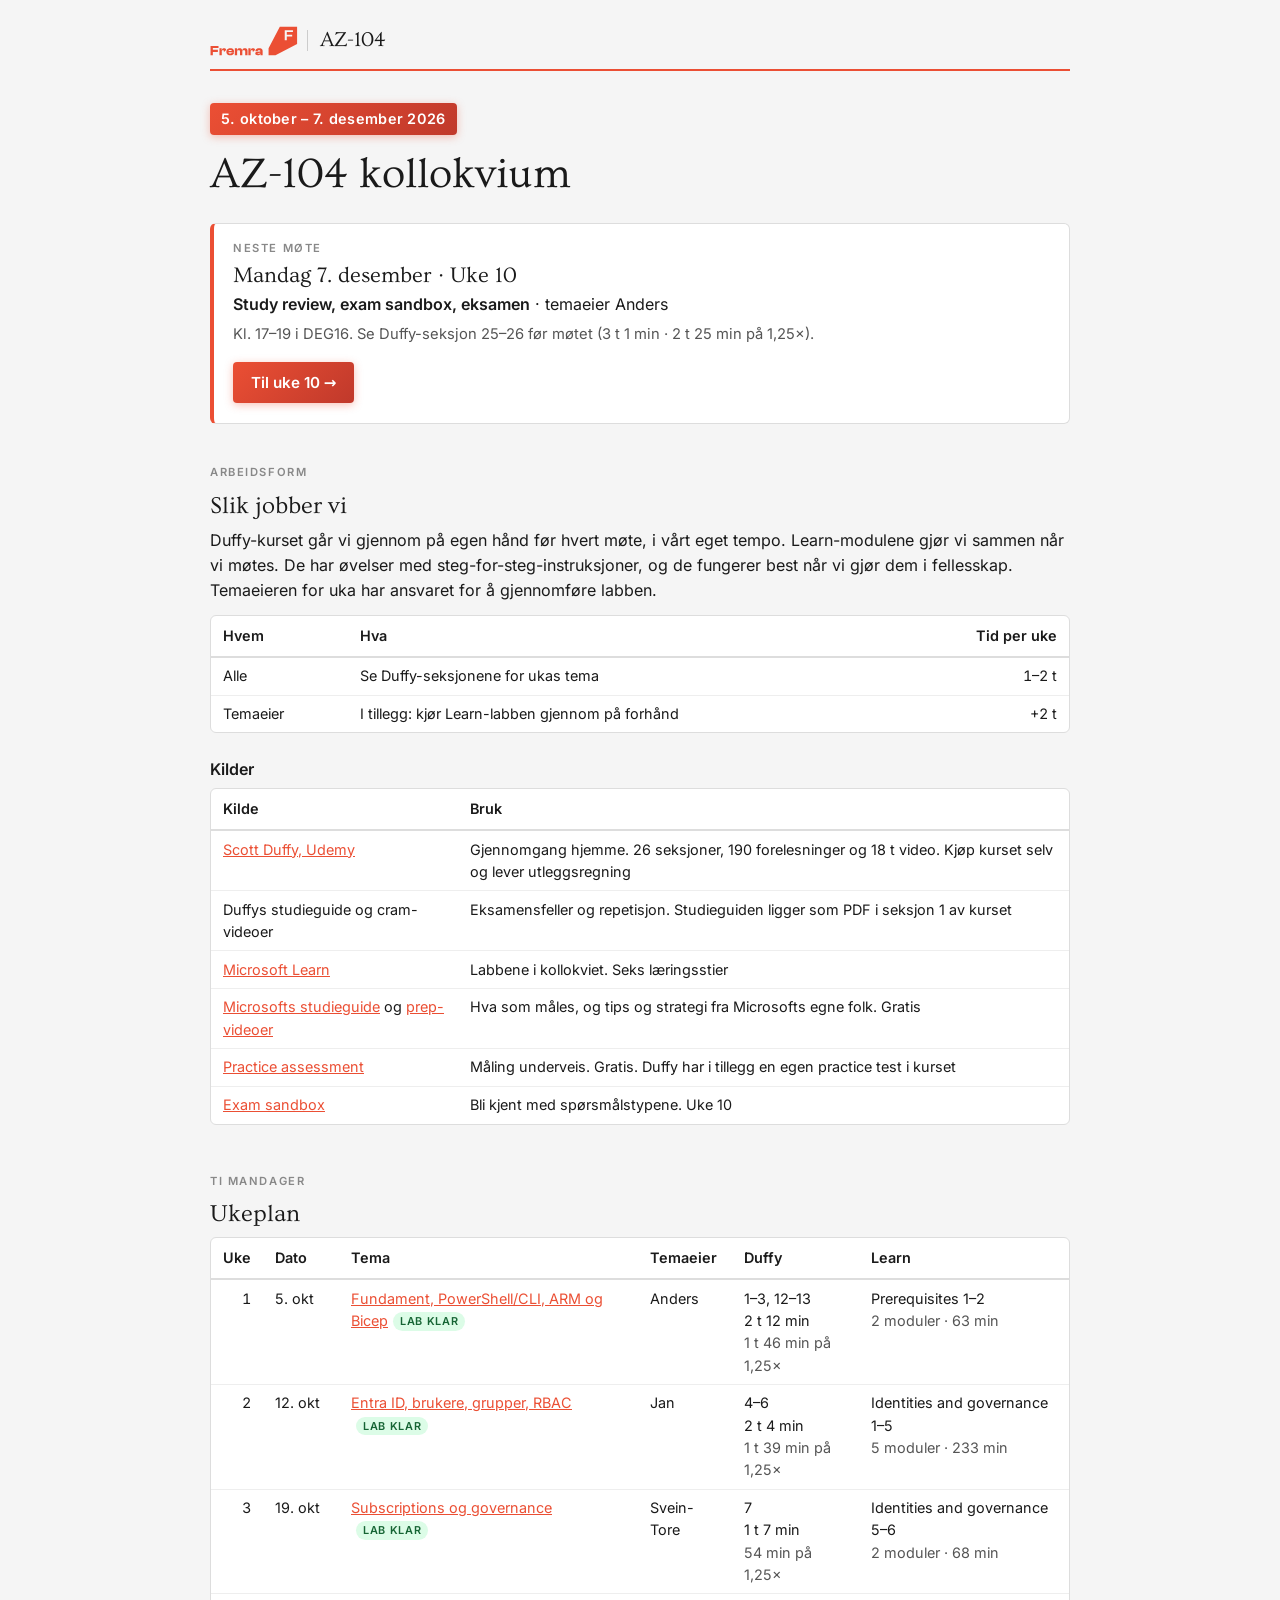
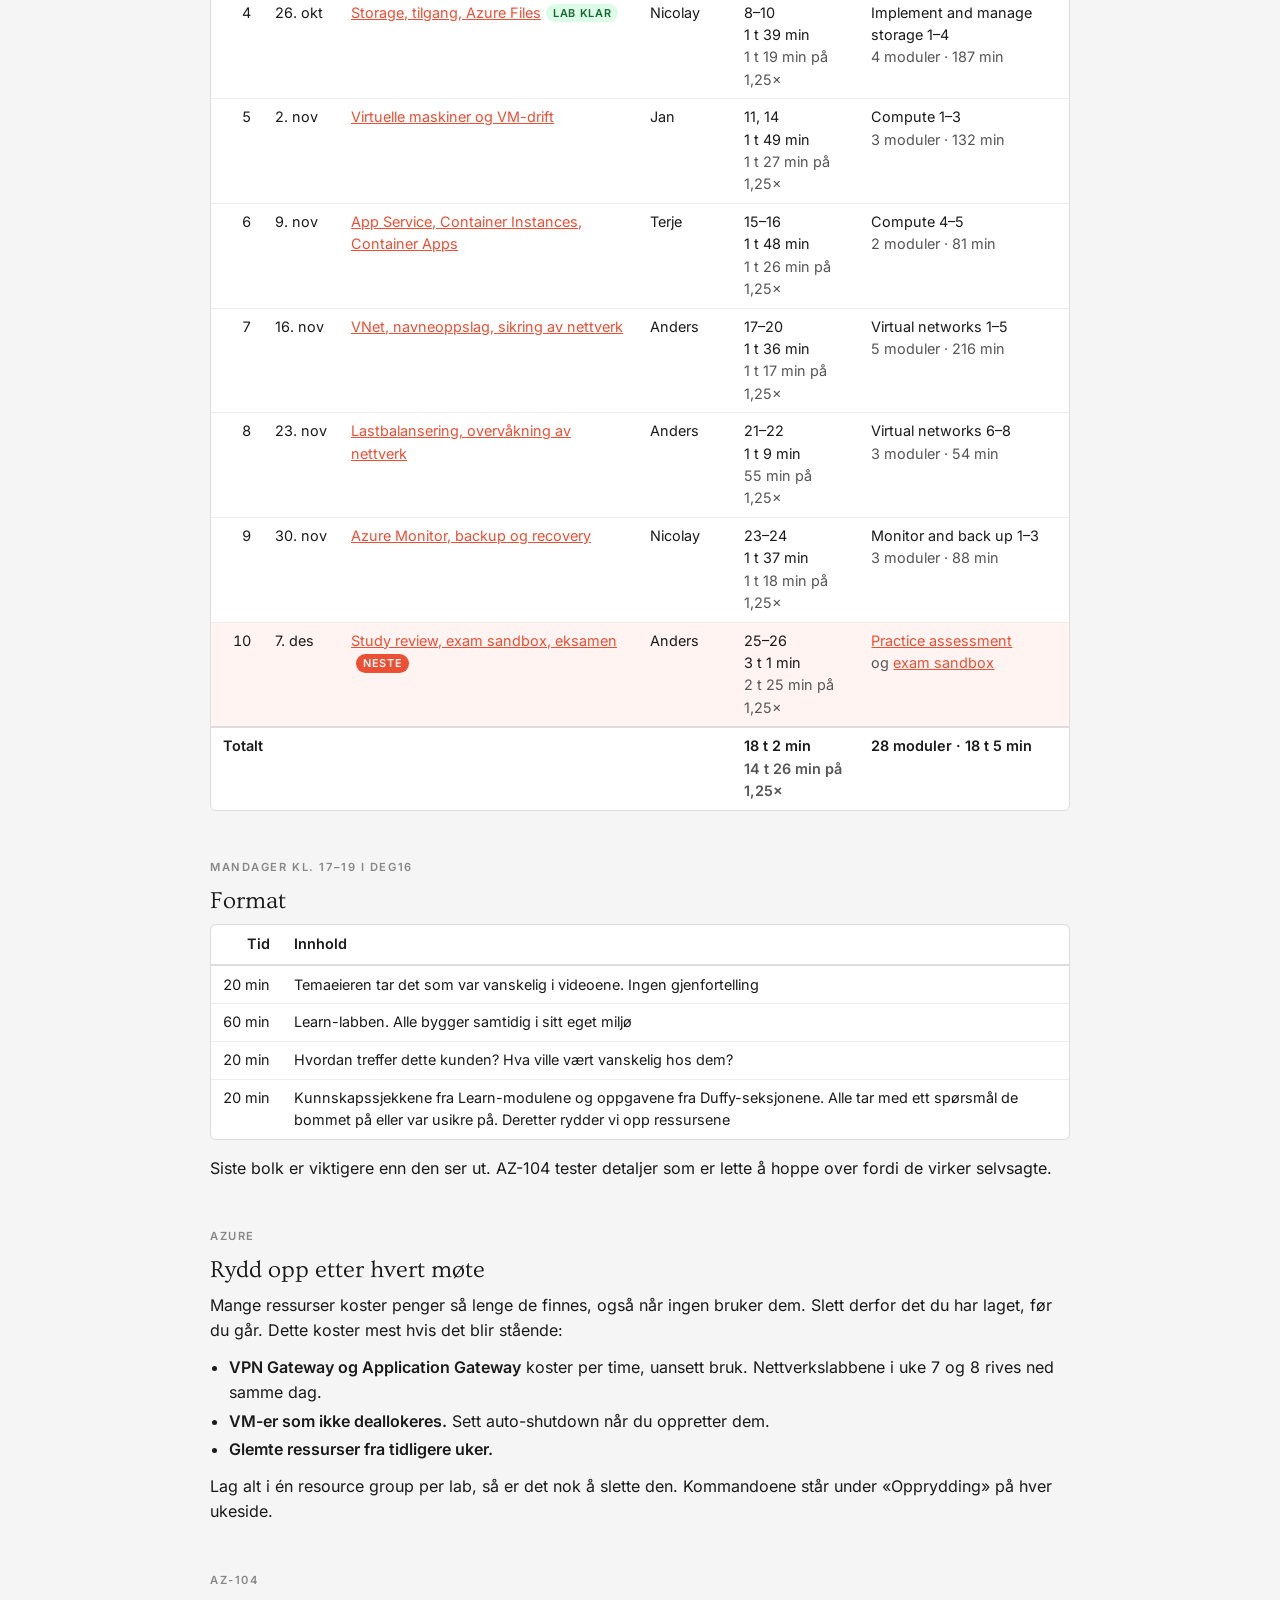
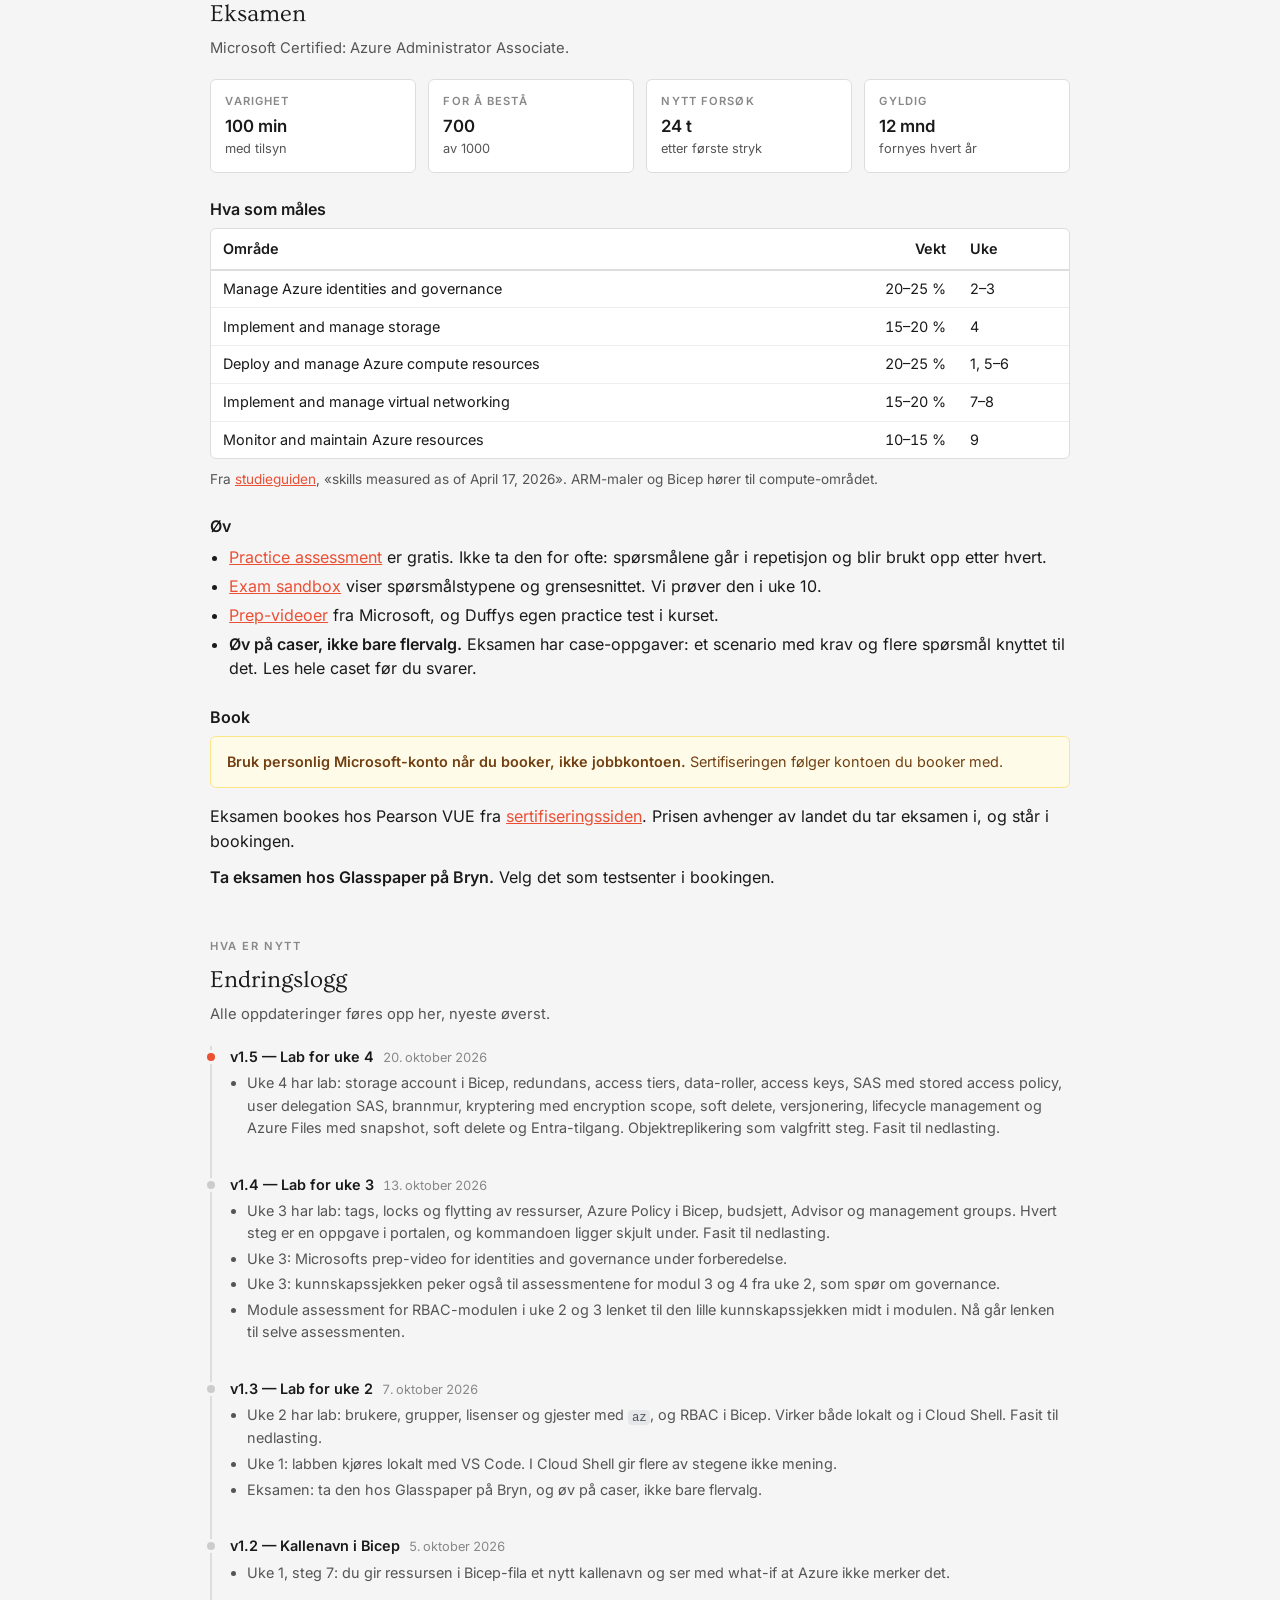
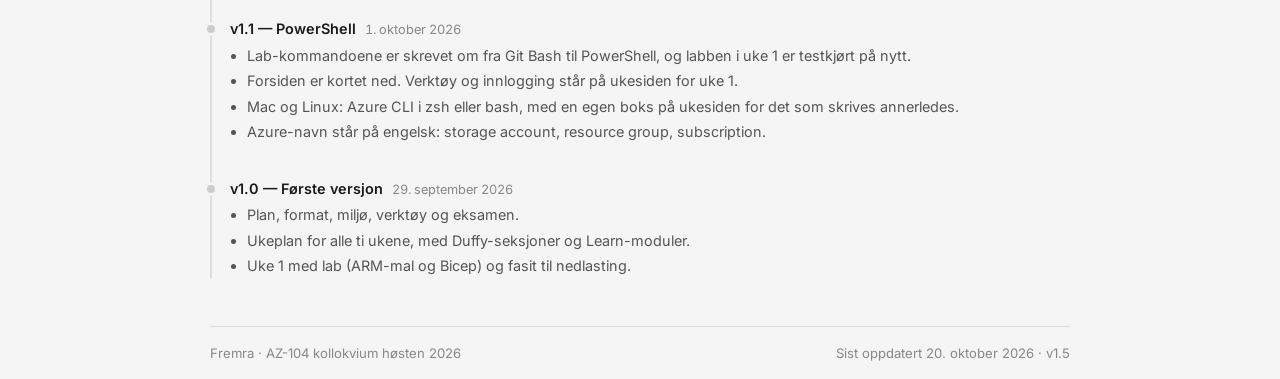
==== index.html @ faccf081 "v1.5: lab for uke 4" ====
<!DOCTYPE html>
<html lang="nb">
<head>
<meta charset="utf-8">
<meta name="viewport" content="width=device-width, initial-scale=1">
<title>AZ-104 · Fremra</title>
<meta name="robots" content="noindex, nofollow">
<meta name="description" content="Hjelpeside for Fremras AZ-104-kollokvium, 5. oktober – 7. desember 2026.">
<link rel="icon" type="image/svg+xml" href="assets/favicon.svg">
<link rel="stylesheet" href="assets/side.css">
<script src="assets/side.js" defer></script>
</head>
<body>
<div class="wrap">

<header>
  <a class="header-brand" href="./" aria-label="AZ-104 — til toppen">
    <svg xmlns="http://www.w3.org/2000/svg" viewBox="0 0 884.51 302.23" aria-hidden="true" class="logo-svg">
      <g fill="#eb4f34">
        <polygon points="11.78 201.94 5.46 201.94 5.46 294.12 28.71 294.12 28.71 260.97 79.25 260.97 79.25 240.05 28.71 240.05 28.71 222.86 85.67 222.86 85.67 201.94 28.71 201.94 11.78 201.94"/>
        <path d="M224.12,227.53c-5.73-2.57-12.5-3.85-20.29-3.85s-14.33,1.45-20.16,4.34c-5.82,2.89-10.41,7.02-13.76,12.38-3.35,5.37-5.02,11.76-5.02,19.19,0,8.35,1.67,15.18,5.02,20.5,3.35,5.32,7.98,9.22,13.9,11.7,5.91,2.48,12.73,3.71,20.43,3.71s14.19-1.1,19.74-3.3c5.55-2.2,9.86-5.25,12.93-9.15,3.07-3.9,4.61-8.37,4.61-13.41v-1.51h-23.25v1.38c0,2.48-1.06,4.36-3.16,5.64-2.11,1.29-6.01,1.93-11.69,1.93-6.42,0-10.85-1.12-13.28-3.37-2.15-1.99-3.35-5.23-3.59-9.7h55.26c.18-1.19.3-2.27.34-3.23.04-.96.07-2.04.07-3.23,0-7.34-1.58-13.53-4.75-18.57-3.16-5.04-7.62-8.85-13.35-11.42ZM186.81,252.16c.49-3.14,1.57-5.53,3.26-7.15,2.38-2.29,6.79-3.44,13.21-3.44s10.46.99,12.93,2.96c2.04,1.62,3.22,4.18,3.58,7.64h-32.99Z"/>
        <path d="M366.46,227.19c-3.85-2.34-8.76-3.51-14.72-3.51s-10.66,1.08-14.38,3.23c-3.72,2.16-6.49,4.93-8.32,8.33-1.84,3.39-3.03,7.02-3.58,10.87h-1.36c-.38-3.26-1.18-6.31-2.42-9.15-1.79-4.08-4.59-7.31-8.39-9.7-3.81-2.38-8.74-3.58-14.79-3.58-5.69,0-10.32,1.06-13.9,3.16-3.58,2.11-6.26,4.86-8.05,8.26-1.79,3.39-2.96,7.02-3.51,10.87h-1.24v-20.91h-21.74v69.07h23.25v-35.36c0-5.23.96-8.92,2.89-11.07,1.92-2.15,5.78-3.23,11.56-3.23s9.54,1.03,11.56,3.1c2.02,2.06,3.03,5.76,3.03,11.08v35.5h23.25v-35.36c0-5.23.96-8.92,2.89-11.07,1.93-2.15,5.78-3.23,11.56-3.23s9.68,1.03,11.69,3.1c2.02,2.06,3.03,5.76,3.03,11.08v35.5h23.25v-43.61c0-5.23-.96-9.84-2.89-13.83-1.93-3.99-4.82-7.15-8.67-9.49Z"/>
        <path d="M514.91,227.4c-5.14-2.48-11.65-3.72-19.54-3.72s-14.4,1.22-20.09,3.65c-5.69,2.43-10.09,5.87-13.21,10.32-3.12,4.45-4.68,9.65-4.68,15.61v.28h23.25v-.55c0-3.48.98-5.87,2.96-7.15,1.97-1.28,5.3-1.93,9.98-1.93,5.14,0,8.69.64,10.66,1.93,1.97,1.28,2.96,3.95,2.96,7.98v1.93l-28.89,2.89c-5.05.55-9.22,1.6-12.52,3.16-3.3,1.56-5.76,3.6-7.36,6.12-1.6,2.52-2.41,5.48-2.41,8.87,0,5.78,2.13,10.34,6.4,13.69,4.26,3.35,10.2,5.02,17.82,5.02s13.55-1.49,18.09-4.47c4.54-2.98,7.5-6.99,8.88-12.04h1.24v15.13h21.74v-40.04c0-6.23-1.26-11.63-3.78-16.16-2.52-4.54-6.35-8.05-11.49-10.52ZM505.07,274.52c-1.42,1.7-3.6,2.89-6.54,3.58-2.94.69-6.79,1.03-11.56,1.03-2.48,0-4.36-.28-5.64-.83-1.28-.55-1.92-1.56-1.92-3.03,0-1.19.41-2.11,1.24-2.75.83-.64,2.16-1.01,3.99-1.1l22.5-2.59c-.19,2.36-.88,4.26-2.07,5.68Z"/>
        <path d="M153.82,226.78c-3.16-2.06-7.32-3.1-12.45-3.1-4.59,0-8.49.83-11.69,2.48-3.21,1.65-5.73,3.94-7.57,6.88-1.84,2.94-3.07,6.33-3.71,10.18h-1.24v-18.16h-21.74v69.07h23.25v-40.73c0-3.48.8-6.05,2.41-7.7,1.6-1.65,4.42-2.48,8.46-2.48,3.76,0,6.4.71,7.91,2.13,1.51,1.42,2.27,3.83,2.27,7.22v7.7h4.06l18.72-18.72c-.36-2.22-.93-4.31-1.72-6.26-1.47-3.62-3.78-6.47-6.95-8.53Z"/>
        <path d="M444.93,226.78c-3.16-2.06-7.32-3.1-12.45-3.1-4.59,0-8.49.83-11.69,2.48-3.21,1.65-5.73,3.94-7.57,6.88-1.84,2.94-3.07,6.33-3.71,10.18h-1.24v-18.16h-21.74v69.07h23.25v-40.73c0-3.48.8-6.05,2.41-7.7,1.6-1.65,4.42-2.48,8.46-2.48,3.76,0,6.4.71,7.91,2.13,1.51,1.42,2.27,3.83,2.27,7.22v7.7h4.06l18.72-18.72c-.36-2.22-.93-4.31-1.72-6.26-1.47-3.62-3.78-6.47-6.95-8.53Z"/>
        <path d="M703.31,6.83h0s0,0,0,0l-113.17,217.65h0v69.65h69.65s0,0,0,0l217.64-113.17h0V6.83h-174.12ZM835.62,59.46h-62.01v27.72h54.34v17.85h-54.34v39.64h-20.65V41.62h82.66v17.85Z"/>
      </g>
    </svg>
    <span class="header-wordmark">AZ-104</span>
  </a>
</header>

<!-- ======================================================================
     Hero
     ====================================================================== -->
<div class="hero">
  <span class="dates">5. oktober – 7. desember 2026</span>
  <h1>AZ-104 kollokvium</h1>

  <!-- Fylles av side.js fra ukeplan-tabellen. Innholdet her er det som vises uten JS. -->
  <div class="neste" id="neste">
    <div class="eyebrow">Neste møte</div>
    <div class="nar" data-felt="nar">Mandag 5. oktober · Uke 1</div>
    <div data-felt="linje"><span class="tema" data-felt="tema">Fundament, PowerShell/CLI, ARM og Bicep</span> · temaeier <span data-felt="eier">Anders</span></div>
    <p data-felt="forb">
      Kl. 17–19 i DEG16. Se Duffy-seksjon <span data-felt="duffy">1–3, 12–13</span> før møtet
      (<span data-felt="tid">2 t 12 min · 1 t 46 min på 1,25×</span>).
    </p>
    <a class="btn-lenke" data-felt="lenke" href="uke-01/">Til uke 1 →</a>
  </div>
</div>

<!-- ======================================================================
     Slik jobber vi
     ====================================================================== -->
<section id="slik">
  <div class="eyebrow">Arbeidsform</div>
  <h2>Slik jobber vi</h2>
  <p>
    Duffy-kurset går vi gjennom på egen hånd før hvert møte, i vårt eget tempo. Learn-modulene gjør vi
    sammen når vi møtes. De har øvelser med steg-for-steg-instruksjoner, og de fungerer best når vi gjør
    dem i fellesskap. Temaeieren for uka har ansvaret for å gjennomføre labben.
  </p>
  <div class="table-wrap">
    <table>
      <thead><tr><th>Hvem</th><th>Hva</th><th class="tall">Tid per uke</th></tr></thead>
      <tbody>
        <tr><td>Alle</td><td>Se Duffy-seksjonene for ukas tema</td><td class="tall">1–2 t</td></tr>
        <tr><td>Temaeier</td><td>I tillegg: kjør Learn-labben gjennom på forhånd</td><td class="tall">+2 t</td></tr>
      </tbody>
    </table>
  </div>

  <h3>Kilder</h3>
  <div class="table-wrap">
    <table>
      <thead><tr><th>Kilde</th><th>Bruk</th></tr></thead>
      <tbody>
        <tr><td><a href="https://www.udemy.com/course/70533-azure/">Scott Duffy, Udemy</a></td><td>Gjennomgang hjemme. 26 seksjoner, 190 forelesninger og 18 t video. Kjøp kurset selv og lever utleggsregning</td></tr>
        <tr><td>Duffys studieguide og cram-videoer</td><td>Eksamensfeller og repetisjon. Studieguiden ligger som PDF i seksjon 1 av kurset</td></tr>
        <tr><td><a target="_blank" rel="noopener" href="https://learn.microsoft.com/en-us/credentials/certifications/azure-administrator/">Microsoft Learn</a></td><td>Labbene i kollokviet. Seks læringsstier</td></tr>
        <tr><td><a target="_blank" rel="noopener" href="https://learn.microsoft.com/en-us/credentials/certifications/resources/study-guides/az-104">Microsofts studieguide</a> og <a href="https://aka.ms/AZ104-ExamPrep">prep-videoer</a></td><td>Hva som måles, og tips og strategi fra Microsofts egne folk. Gratis</td></tr>
        <tr><td><a target="_blank" rel="noopener" href="https://learn.microsoft.com/en-us/credentials/certifications/azure-administrator/practice/assessment?assessment-type=practice&amp;assessmentId=21&amp;practice-assessment-type=certification">Practice assessment</a></td><td>Måling underveis. Gratis. Duffy har i tillegg en egen practice test i kurset</td></tr>
        <tr><td><a href="https://aka.ms/examdemo">Exam sandbox</a></td><td>Bli kjent med spørsmålstypene. Uke 10</td></tr>
      </tbody>
    </table>
  </div>
</section>

<!-- ======================================================================
     Ukeplan
     ====================================================================== -->
<section id="ukeplan">
  <div class="eyebrow">Ti mandager</div>
  <h2>Ukeplan</h2>
  <div class="table-wrap">
    <table>
      <thead>
        <tr><th class="tall">Uke</th><th>Dato</th><th>Tema</th><th>Temaeier</th><th class="m-skjul">Duffy</th><th class="m-skjul">Learn</th></tr>
      </thead>
      <tbody>
        <tr data-dato="2026-10-05" data-uke="1">
          <td class="c-uke tall">1</td>
          <td class="c-dato nowrap">5. okt</td>
          <td class="c-tema"><a href="uke-01/">Fundament, PowerShell/CLI, ARM og Bicep</a><span class="pill klar">Lab klar</span><span class="pill neste-pill">Neste</span></td>
          <td class="c-eier">Anders</td>
          <td class="c-duffy m-skjul"><span class="sek">1–3, 12–13</span><br><span class="tid">2 t 12 min</span><br><span class="muted"><span class="tid125">1 t 46 min</span> på 1,25×</span></td>
          <td class="c-learn m-skjul">Prerequisites 1–2<br><span class="muted">2 moduler · 63 min</span></td>
        </tr>
        <tr data-dato="2026-10-12" data-uke="2">
          <td class="c-uke tall">2</td>
          <td class="c-dato nowrap">12. okt</td>
          <td class="c-tema"><a href="uke-02/">Entra ID, brukere, grupper, RBAC</a><span class="pill klar">Lab klar</span><span class="pill neste-pill">Neste</span></td>
          <td class="c-eier">Jan</td>
          <td class="c-duffy m-skjul"><span class="sek">4–6</span><br><span class="tid">2 t 4 min</span><br><span class="muted"><span class="tid125">1 t 39 min</span> på 1,25×</span></td>
          <td class="c-learn m-skjul">Identities and governance 1–5<br><span class="muted">5 moduler · 233 min</span></td>
        </tr>
        <tr data-dato="2026-10-19" data-uke="3">
          <td class="c-uke tall">3</td>
          <td class="c-dato nowrap">19. okt</td>
          <td class="c-tema"><a href="uke-03/">Subscriptions og governance</a><span class="pill klar">Lab klar</span><span class="pill neste-pill">Neste</span></td>
          <td class="c-eier">Svein-Tore</td>
          <td class="c-duffy m-skjul"><span class="sek">7</span><br><span class="tid">1 t 7 min</span><br><span class="muted"><span class="tid125">54 min</span> på 1,25×</span></td>
          <td class="c-learn m-skjul">Identities and governance 5–6<br><span class="muted">2 moduler · 68 min</span></td>
        </tr>
        <tr data-dato="2026-10-26" data-uke="4">
          <td class="c-uke tall">4</td>
          <td class="c-dato nowrap">26. okt</td>
          <td class="c-tema"><a href="uke-04/">Storage, tilgang, Azure Files</a><span class="pill klar">Lab klar</span><span class="pill neste-pill">Neste</span></td>
          <td class="c-eier">Nicolay</td>
          <td class="c-duffy m-skjul"><span class="sek">8–10</span><br><span class="tid">1 t 39 min</span><br><span class="muted"><span class="tid125">1 t 19 min</span> på 1,25×</span></td>
          <td class="c-learn m-skjul">Implement and manage storage 1–4<br><span class="muted">4 moduler · 187 min</span></td>
        </tr>
        <tr data-dato="2026-11-02" data-uke="5">
          <td class="c-uke tall">5</td>
          <td class="c-dato nowrap">2. nov</td>
          <td class="c-tema"><a href="uke-05/">Virtuelle maskiner og VM-drift</a><span class="pill neste-pill">Neste</span></td>
          <td class="c-eier">Jan</td>
          <td class="c-duffy m-skjul"><span class="sek">11, 14</span><br><span class="tid">1 t 49 min</span><br><span class="muted"><span class="tid125">1 t 27 min</span> på 1,25×</span></td>
          <td class="c-learn m-skjul">Compute 1–3<br><span class="muted">3 moduler · 132 min</span></td>
        </tr>
        <tr data-dato="2026-11-09" data-uke="6">
          <td class="c-uke tall">6</td>
          <td class="c-dato nowrap">9. nov</td>
          <td class="c-tema"><a href="uke-06/">App Service, Container Instances, Container Apps</a><span class="pill neste-pill">Neste</span></td>
          <td class="c-eier">Terje</td>
          <td class="c-duffy m-skjul"><span class="sek">15–16</span><br><span class="tid">1 t 48 min</span><br><span class="muted"><span class="tid125">1 t 26 min</span> på 1,25×</span></td>
          <td class="c-learn m-skjul">Compute 4–5<br><span class="muted">2 moduler · 81 min</span></td>
        </tr>
        <tr data-dato="2026-11-16" data-uke="7">
          <td class="c-uke tall">7</td>
          <td class="c-dato nowrap">16. nov</td>
          <td class="c-tema"><a href="uke-07/">VNet, navneoppslag, sikring av nettverk</a><span class="pill neste-pill">Neste</span></td>
          <td class="c-eier">Anders</td>
          <td class="c-duffy m-skjul"><span class="sek">17–20</span><br><span class="tid">1 t 36 min</span><br><span class="muted"><span class="tid125">1 t 17 min</span> på 1,25×</span></td>
          <td class="c-learn m-skjul">Virtual networks 1–5<br><span class="muted">5 moduler · 216 min</span></td>
        </tr>
        <tr data-dato="2026-11-23" data-uke="8">
          <td class="c-uke tall">8</td>
          <td class="c-dato nowrap">23. nov</td>
          <td class="c-tema"><a href="uke-08/">Lastbalansering, overvåkning av nettverk</a><span class="pill neste-pill">Neste</span></td>
          <td class="c-eier">Anders</td>
          <td class="c-duffy m-skjul"><span class="sek">21–22</span><br><span class="tid">1 t 9 min</span><br><span class="muted"><span class="tid125">55 min</span> på 1,25×</span></td>
          <td class="c-learn m-skjul">Virtual networks 6–8<br><span class="muted">3 moduler · 54 min</span></td>
        </tr>
        <tr data-dato="2026-11-30" data-uke="9">
          <td class="c-uke tall">9</td>
          <td class="c-dato nowrap">30. nov</td>
          <td class="c-tema"><a href="uke-09/">Azure Monitor, backup og recovery</a><span class="pill neste-pill">Neste</span></td>
          <td class="c-eier">Nicolay</td>
          <td class="c-duffy m-skjul"><span class="sek">23–24</span><br><span class="tid">1 t 37 min</span><br><span class="muted"><span class="tid125">1 t 18 min</span> på 1,25×</span></td>
          <td class="c-learn m-skjul">Monitor and back up 1–3<br><span class="muted">3 moduler · 88 min</span></td>
        </tr>
        <tr data-dato="2026-12-07" data-uke="10">
          <td class="c-uke tall">10</td>
          <td class="c-dato nowrap">7. des</td>
          <td class="c-tema"><a href="uke-10/">Study review, exam sandbox, eksamen</a><span class="pill neste-pill">Neste</span></td>
          <td class="c-eier">Anders</td>
          <td class="c-duffy m-skjul"><span class="sek">25–26</span><br><span class="tid">3 t 1 min</span><br><span class="muted"><span class="tid125">2 t 25 min</span> på 1,25×</span></td>
          <td class="c-learn m-skjul"><a target="_blank" rel="noopener" href="https://learn.microsoft.com/en-us/credentials/certifications/azure-administrator/practice/assessment?assessment-type=practice&amp;assessmentId=21&amp;practice-assessment-type=certification">Practice assessment</a><br><span class="muted">og <a href="https://aka.ms/examdemo">exam sandbox</a></span></td>
        </tr>
      </tbody>
      <tfoot>
        <tr class="m-skjul"><td colspan="4">Totalt</td><td class="m-skjul">18 t 2 min<br><span class="muted">14 t 26 min på 1,25×</span></td><td class="m-skjul">28 moduler · 18 t 5 min</td></tr>
      </tfoot>
    </table>
  </div>
</section>

<!-- ======================================================================
     Format
     ====================================================================== -->
<section id="okta">
  <div class="eyebrow">Mandager kl. 17–19 i DEG16</div>
  <h2>Format</h2>
  <div class="table-wrap">
    <table>
      <thead><tr><th class="tall">Tid</th><th>Innhold</th></tr></thead>
      <tbody>
        <tr><td class="tall">20 min</td><td>Temaeieren tar det som var vanskelig i videoene. Ingen gjenfortelling</td></tr>
        <tr><td class="tall">60 min</td><td>Learn-labben. Alle bygger samtidig i sitt eget miljø</td></tr>
        <tr><td class="tall">20 min</td><td>Hvordan treffer dette kunden? Hva ville vært vanskelig hos dem?</td></tr>
        <tr><td class="tall">20 min</td><td>Kunnskapssjekkene fra Learn-modulene og oppgavene fra Duffy-seksjonene. Alle tar med ett spørsmål de bommet på eller var usikre på. Deretter rydder vi opp ressursene</td></tr>
      </tbody>
    </table>
  </div>
  <p>
    Siste bolk er viktigere enn den ser ut. AZ-104 tester detaljer som er lette å hoppe over fordi de
    virker selvsagte.
  </p>
</section>

<!-- ======================================================================
     Rydd opp
     ====================================================================== -->
<section id="miljo">
  <div class="eyebrow">Azure</div>
  <h2>Rydd opp etter hvert møte</h2>
  <p>
    Mange ressurser koster penger så lenge de finnes, også når ingen bruker dem. Slett derfor det du har
    laget, før du går. Dette koster mest hvis det blir stående:
  </p>
  <ul>
    <li><b>VPN Gateway og Application Gateway</b> koster per time, uansett bruk. Nettverkslabbene i uke 7 og 8 rives ned samme dag.</li>
    <li><b>VM-er som ikke deallokeres.</b> Sett auto-shutdown når du oppretter dem.</li>
    <li><b>Glemte ressurser fra tidligere uker.</b></li>
  </ul>
  <p>
    Lag alt i én resource group per lab, så er det nok å slette den. Kommandoene står under
    «Opprydding» på hver ukeside.
  </p>
</section>

<!-- ======================================================================
     Eksamen
     ====================================================================== -->
<section id="eksamen">
  <div class="eyebrow">AZ-104</div>
  <h2>Eksamen</h2>
  <p class="section-lead">Microsoft Certified: Azure Administrator Associate.</p>
  <div class="facts" style="margin-top:0;margin-bottom:1.25rem">
    <div class="fact"><div class="k">Varighet</div><div class="v">100 min</div><div class="s">med tilsyn</div></div>
    <div class="fact"><div class="k">For å bestå</div><div class="v">700</div><div class="s">av 1000</div></div>
    <div class="fact"><div class="k">Nytt forsøk</div><div class="v">24 t</div><div class="s">etter første stryk</div></div>
    <div class="fact"><div class="k">Gyldig</div><div class="v">12 mnd</div><div class="s">fornyes hvert år</div></div>
  </div>

  <h3>Hva som måles</h3>
  <div class="table-wrap">
    <table>
      <thead><tr><th>Område</th><th class="tall">Vekt</th><th>Uke</th></tr></thead>
      <tbody>
        <tr><td>Manage Azure identities and governance</td><td class="tall">20–25 %</td><td>2–3</td></tr>
        <tr><td>Implement and manage storage</td><td class="tall">15–20 %</td><td>4</td></tr>
        <tr><td>Deploy and manage Azure compute resources</td><td class="tall">20–25 %</td><td>1, 5–6</td></tr>
        <tr><td>Implement and manage virtual networking</td><td class="tall">15–20 %</td><td>7–8</td></tr>
        <tr><td>Monitor and maintain Azure resources</td><td class="tall">10–15 %</td><td>9</td></tr>
      </tbody>
    </table>
  </div>
  <p class="table-note">
    Fra <a target="_blank" rel="noopener" href="https://learn.microsoft.com/en-us/credentials/certifications/resources/study-guides/az-104">studieguiden</a>,
    «skills measured as of April 17, 2026». ARM-maler og Bicep hører til compute-området.
  </p>

  <h3>Øv</h3>
  <ul>
    <li><a target="_blank" rel="noopener" href="https://learn.microsoft.com/en-us/credentials/certifications/azure-administrator/practice/assessment?assessment-type=practice&amp;assessmentId=21&amp;practice-assessment-type=certification">Practice assessment</a> er gratis. Ikke ta den for ofte: spørsmålene går i repetisjon og blir brukt opp etter hvert.</li>
    <li><a href="https://aka.ms/examdemo">Exam sandbox</a> viser spørsmålstypene og grensesnittet. Vi prøver den i uke 10.</li>
    <li><a href="https://aka.ms/AZ104-ExamPrep">Prep-videoer</a> fra Microsoft, og Duffys egen practice test i kurset.</li>
    <li><b>Øv på caser, ikke bare flervalg.</b> Eksamen har case-oppgaver: et scenario med krav og flere spørsmål knyttet til det. Les hele caset før du svarer.</li>
  </ul>

  <h3>Book</h3>
  <div class="callout warn">
    <b>Bruk personlig Microsoft-konto når du booker, ikke jobbkontoen.</b> Sertifiseringen følger kontoen du booker med.
  </div>
  <p>
    Eksamen bookes hos Pearson VUE fra
    <a target="_blank" rel="noopener" href="https://learn.microsoft.com/en-us/credentials/certifications/azure-administrator/">sertifiseringssiden</a>.
    Prisen avhenger av landet du tar eksamen i, og står i bookingen.
  </p>
  <p>
    <b>Ta eksamen hos Glasspaper på Bryn.</b> Velg det som testsenter i bookingen.
  </p>
</section>

<!-- ======================================================================
     Endringslogg
     ====================================================================== -->
<section id="endringslogg">
  <div class="eyebrow">Hva er nytt</div>
  <h2>Endringslogg</h2>
  <p class="section-lead">Alle oppdateringer føres opp her, nyeste øverst.</p>

  <div class="log">

    <div class="log-entry">
      <div class="log-head">
        <span class="ver">v1.5 — Lab for uke 4</span>
        <span class="date">20. oktober 2026</span>
      </div>
      <ul>
        <li>Uke 4 har lab: storage account i Bicep, redundans, access tiers, data-roller, access keys, SAS med stored access policy, user delegation SAS, brannmur, kryptering med encryption scope, soft delete, versjonering, lifecycle management og Azure Files med snapshot, soft delete og Entra-tilgang. Objektreplikering som valgfritt steg. Fasit til nedlasting.</li>
      </ul>
    </div>

    <div class="log-entry older">
      <div class="log-head">
        <span class="ver">v1.4 — Lab for uke 3</span>
        <span class="date">13. oktober 2026</span>
      </div>
      <ul>
        <li>Uke 3 har lab: tags, locks og flytting av ressurser, Azure Policy i Bicep, budsjett, Advisor og management groups. Hvert steg er en oppgave i portalen, og kommandoen ligger skjult under. Fasit til nedlasting.</li>
        <li>Uke 3: Microsofts prep-video for identities and governance under forberedelse.</li>
        <li>Uke 3: kunnskapssjekken peker også til assessmentene for modul 3 og 4 fra uke 2, som spør om governance.</li>
        <li>Module assessment for RBAC-modulen i uke 2 og 3 lenket til den lille kunnskapssjekken midt i modulen. Nå går lenken til selve assessmenten.</li>
      </ul>
    </div>

    <div class="log-entry older">
      <div class="log-head">
        <span class="ver">v1.3 — Lab for uke 2</span>
        <span class="date">7. oktober 2026</span>
      </div>
      <ul>
        <li>Uke 2 har lab: brukere, grupper, lisenser og gjester med <code>az</code>, og RBAC i Bicep. Virker både lokalt og i Cloud Shell. Fasit til nedlasting.</li>
        <li>Uke 1: labben kjøres lokalt med VS Code. I Cloud Shell gir flere av stegene ikke mening.</li>
        <li>Eksamen: ta den hos Glasspaper på Bryn, og øv på caser, ikke bare flervalg.</li>
      </ul>
    </div>

    <div class="log-entry older">
      <div class="log-head">
        <span class="ver">v1.2 — Kallenavn i Bicep</span>
        <span class="date">5. oktober 2026</span>
      </div>
      <ul>
        <li>Uke 1, steg 7: du gir ressursen i Bicep-fila et nytt kallenavn og ser med what-if at Azure ikke merker det.</li>
      </ul>
    </div>

    <div class="log-entry older">
      <div class="log-head">
        <span class="ver">v1.1 — PowerShell</span>
        <span class="date">1. oktober 2026</span>
      </div>
      <ul>
        <li>Lab-kommandoene er skrevet om fra Git Bash til PowerShell, og labben i uke 1 er testkjørt på nytt.</li>
        <li>Forsiden er kortet ned. Verktøy og innlogging står på ukesiden for uke 1.</li>
        <li>Mac og Linux: Azure CLI i zsh eller bash, med en egen boks på ukesiden for det som skrives annerledes.</li>
        <li>Azure-navn står på engelsk: storage account, resource group, subscription.</li>
      </ul>
    </div>

    <div class="log-entry older">
      <div class="log-head">
        <span class="ver">v1.0 — Første versjon</span>
        <span class="date">29. september 2026</span>
      </div>
      <ul>
        <li>Plan, format, miljø, verktøy og eksamen.</li>
        <li>Ukeplan for alle ti ukene, med Duffy-seksjoner og Learn-moduler.</li>
        <li>Uke 1 med lab (ARM-mal og Bicep) og fasit til nedlasting.</li>
      </ul>
    </div>

  </div>
</section>

<footer>
  <span>Fremra · AZ-104 kollokvium høsten 2026</span>
  <span>Sist oppdatert 20. oktober 2026 · v1.5</span>
</footer>

</div>
</body>
</html>
---- assets/side.css ----
/* ==========================================================================
   AZ-104 · felles stilark for alle sidene
   Tokens og komponenter fra Fremra/rotterdam2026, som igjen har dem fra
   FremraOperations/FremraOperations.Web/wwwroot/css/style.css
   ========================================================================== */

/* Fonts — samme selvhostede snitt som Fremra Operations */
@font-face {
  font-family: 'Inter';
  font-style: normal;
  font-weight: 300 600;
  font-display: swap;
  src: url('fonts/inter-latin.woff2') format('woff2');
}
@font-face {
  font-family: 'Ovo';
  font-style: normal;
  font-weight: 400;
  font-display: swap;
  src: url('fonts/ovo-latin.woff2') format('woff2');
}

/* ==========================================================================
   Design tokens
   ========================================================================== */
:root {
  --brand: #eb4f34;
  --brand-hover: #d44329;
  --brand-gradient: linear-gradient(135deg, #eb4f34 0%, #c0392b 100%);
  --brand-shadow: rgba(235, 79, 52, 0.35);
  --brand-focus: rgba(235, 79, 52, 0.15);
  --brand-tint: #fff4f1;

  --text: #1a1a1a;
  --text-secondary: #555;
  --text-muted: #888;
  --text-light: #aaa;

  --bg: #f5f5f5;
  --surface: #fff;
  --surface-alt: #f9f9f9;
  --bg-hover: #e5e7eb;

  --border: #ddd;
  --border-light: #eee;
  --border-mid: #ccc;

  --success-bg: #dcfce7;
  --success-border: #bbf7d0;
  --success-text: #166534;
  --warning-bg: #fefce8;
  --warning-border: #fde68a;
  --warning-text: #713f12;
  --completed-bg: #e0f0ff;
  --completed-text: #1e40af;

  --code-bg: #1e1e1e;
  --code-text: #e6e6e6;

  --font-sans: 'Inter', system-ui, -apple-system, sans-serif;
  --font-serif: 'Ovo', Georgia, serif;
  --font-mono: ui-monospace, SFMono-Regular, Consolas, 'Liberation Mono', monospace;

  --radius: 6px;
  --radius-sm: 4px;
  --radius-lg: 8px;
}

*, *::before, *::after { box-sizing: border-box; margin: 0; padding: 0; }

body {
  font-family: var(--font-sans);
  font-weight: 400;
  line-height: 1.55;
  color: var(--text);
  background: var(--bg);
  padding: 1rem;
  -webkit-text-size-adjust: 100%;
}

.wrap { max-width: 860px; margin: 0 auto; }

/* ==========================================================================
   Header
   ========================================================================== */
header {
  display: flex;
  justify-content: space-between;
  align-items: center;
  gap: 1rem;
  flex-wrap: wrap;
  margin-bottom: 2rem;
  padding-bottom: 0.85rem;
  border-bottom: 2px solid var(--brand);
  position: sticky;
  top: 0;
  background: var(--bg);
  z-index: 100;
  padding-top: 0.6rem;
}
.header-brand { display: flex; align-items: center; gap: 0.6rem; color: inherit; text-decoration: none; }
.logo-svg { height: 30px; width: auto; display: block; }
.header-wordmark {
  font-family: var(--font-serif);
  font-size: 1.3rem;
  line-height: 1;
  padding-left: 0.75rem;
  border-left: 1px solid var(--border-mid);
  user-select: none;
}
nav.top { display: flex; gap: 0.4rem 1rem; flex-wrap: wrap; font-size: 0.85rem; }
nav.top a { color: var(--brand); text-decoration: none; }
nav.top a:hover { text-decoration: underline; }

/* ==========================================================================
   Typografi
   ========================================================================== */
h1 {
  font-family: var(--font-serif);
  font-weight: 400;
  font-size: clamp(1.9rem, 6vw, 2.7rem);
  line-height: 1.15;
  margin-bottom: 0.4rem;
}
h2 {
  font-family: var(--font-serif);
  font-size: 1.5rem;
  font-weight: 400;
  margin-bottom: 0.3rem;
}
h3 { font-size: 1rem; font-weight: 600; margin: 1.5rem 0 0.4rem; }
h4 { font-size: 0.95rem; font-weight: 600; margin: 1.2rem 0 0.35rem; }
p { margin-bottom: 0.75rem; }
p:last-child { margin-bottom: 0; }
a { color: var(--brand); }
ul, ol { margin: 0 0 0.75rem 1.2rem; }
li { margin-bottom: 0.25rem; }
section { margin-bottom: 3rem; scroll-margin-top: 5.5rem; }
.section-lead { color: var(--text-secondary); font-size: 0.92rem; margin-bottom: 1.25rem; }
.eyebrow {
  font-size: 0.7rem; font-weight: 700; letter-spacing: 0.14em;
  text-transform: uppercase; color: var(--text-muted); margin-bottom: 0.35rem;
}
.muted { color: var(--text-secondary); }
.nowrap { white-space: nowrap; }

code {
  font-family: var(--font-mono);
  font-size: 0.86em;
  background: var(--bg-hover);
  padding: 0.05em 0.3em;
  border-radius: var(--radius-sm);
  overflow-wrap: anywhere;
}
pre {
  position: relative;
  background: var(--code-bg);
  color: var(--code-text);
  font-family: var(--font-mono);
  font-size: 0.82rem;
  line-height: 1.5;
  padding: 2.1rem 1rem 0.85rem; /* plass til kopier-knappen over første linje */
  border-radius: var(--radius);
  overflow-x: auto;
  margin-bottom: 1rem;
}
pre code { background: none; padding: 0; font-size: inherit; color: inherit; overflow-wrap: normal; }
pre .kom { color: #8a9a7b; }
.kopier {
  position: absolute; top: 0.4rem; right: 0.4rem;
  font: inherit; font-family: var(--font-sans); font-size: 0.7rem; cursor: pointer;
  background: #333; color: #ddd; border: 1px solid #555; border-radius: var(--radius-sm);
  padding: 0.1rem 0.5rem;
}
.kopier:hover { border-color: var(--brand); color: #fff; }

/* ==========================================================================
   Hero og faktakort
   ========================================================================== */
.hero { margin-bottom: 2.5rem; }
.hero .lead { font-size: 1.05rem; color: var(--text-secondary); max-width: 46rem; }
.hero .dates {
  display: inline-block;
  font-weight: 600;
  color: #fff;
  background: var(--brand-gradient);
  padding: 0.3rem 0.7rem;
  border-radius: var(--radius-sm);
  box-shadow: 0 2px 8px var(--brand-shadow);
  margin-bottom: 0.9rem;
  font-size: 0.9rem;
  letter-spacing: 0.02em;
}
.facts { display: grid; grid-template-columns: repeat(auto-fit, minmax(150px, 1fr)); gap: 0.75rem; margin-top: 1.5rem; }
.fact {
  background: var(--surface);
  border: 1px solid var(--border);
  border-radius: var(--radius);
  padding: 0.8rem 0.9rem;
}
.fact .k { font-size: 0.7rem; text-transform: uppercase; letter-spacing: 0.1em; color: var(--text-muted); font-weight: 700; }
.fact .v { font-size: 1.05rem; font-weight: 600; margin-top: 0.15rem; }
.fact .s { font-size: 0.8rem; color: var(--text-secondary); }

.crumb { font-size: 0.85rem; color: var(--text-muted); margin-bottom: 0.5rem; }
.crumb a { color: var(--text-muted); }

/* Neste økt */
.neste {
  background: var(--surface);
  border: 1px solid var(--border);
  border-left: 4px solid var(--brand);
  border-radius: var(--radius);
  padding: 1rem 1.2rem;
  margin-top: 1.5rem;
}
.neste .nar { font-family: var(--font-serif); font-size: 1.35rem; line-height: 1.2; margin-bottom: 0.2rem; }
.neste .tema { font-weight: 600; }
.neste p { margin: 0.4rem 0 0.8rem; font-size: 0.92rem; color: var(--text-secondary); }

/* ==========================================================================
   Kort, callouts og knapper
   ========================================================================== */
.card {
  background: var(--surface);
  border: 1px solid var(--border);
  border-radius: var(--radius);
  padding: 1.1rem 1.2rem;
  margin-bottom: 1rem;
}
.callout {
  border: 1px solid;
  border-radius: var(--radius);
  padding: 0.85rem 1rem;
  margin-bottom: 1rem;
  font-size: 0.9rem;
}
.callout h3 { font-size: 0.85rem; text-transform: uppercase; letter-spacing: 0.08em; margin: 0 0 0.3rem; }
.callout.warn { background: var(--warning-bg); border-color: var(--warning-border); color: var(--warning-text); }
.callout.info { background: var(--completed-bg); border-color: #bfdbfe; color: var(--completed-text); }
.callout.ok { background: var(--success-bg); border-color: var(--success-border); color: var(--success-text); }
.callout ul { margin: 0.4rem 0 0 1.1rem; }
.callout li { margin-bottom: 0.3rem; }
.callout code { background: rgba(0, 0, 0, 0.06); }

.btn-lenke {
  display: inline-block; background: var(--brand-gradient); color: #fff; text-decoration: none;
  font-weight: 600; font-size: 0.95rem; padding: 0.55rem 1.1rem; border-radius: var(--radius-sm);
  box-shadow: 0 2px 8px var(--brand-shadow); margin: 0.2rem 0.4rem 0.2rem 0;
}
.btn-lenke:hover { filter: brightness(0.94); }
.btn-lenke.sekundaer {
  background: var(--surface); color: var(--brand); box-shadow: none;
  border: 1px solid var(--brand);
}
.btn-lenke.sekundaer:hover { background: var(--brand-tint); filter: none; }

/* ==========================================================================
   Tabeller
   ========================================================================== */
.table-wrap { overflow-x: auto; background: var(--surface); border: 1px solid var(--border); border-radius: var(--radius); margin-bottom: 1rem; }
table { width: 100%; border-collapse: collapse; font-size: 0.9rem; }
thead { border-bottom: 2px solid var(--border); }
th { text-align: left; padding: 0.55rem 0.75rem; font-weight: 600; white-space: nowrap; }
td { padding: 0.45rem 0.75rem; border-bottom: 1px solid var(--border-light); vertical-align: top; }
tbody tr:last-child td { border-bottom: none; }
tfoot td { border-top: 2px solid var(--border); border-bottom: none; font-weight: 600; }
td.note { color: var(--text-secondary); font-size: 0.85rem; }
td.tall, th.tall { text-align: right; font-variant-numeric: tabular-nums; white-space: nowrap; }
.table-note { font-size: 0.85rem; color: var(--text-secondary); margin: -0.4rem 0 1rem; }
.pill {
  display: inline-block; font-size: 0.68rem; font-weight: 700; letter-spacing: 0.06em;
  text-transform: uppercase; padding: 0.05rem 0.45rem; border-radius: 999px;
  white-space: nowrap; vertical-align: 1px; margin-left: 0.3rem;
}
.pill.neste-pill { background: var(--brand); color: #fff; }
.pill.klar { background: var(--success-bg); color: var(--success-text); }
tr.er-neste td { background: var(--brand-tint); }
.pill.neste-pill { display: none; }
tr.er-neste .pill.neste-pill { display: inline-block; }

/* ==========================================================================
   Kunnskapssjekk og nedlasting
   ========================================================================== */
details {
  background: var(--surface); border: 1px solid var(--border); border-radius: var(--radius);
  margin-bottom: 0.6rem;
}
details > summary { cursor: pointer; padding: 0.65rem 0.9rem; font-weight: 600; font-size: 0.92rem; }
details > div { padding: 0 0.9rem 0.8rem; font-size: 0.92rem; color: var(--text-secondary); }

.nedlast { display: flex; flex-wrap: wrap; gap: 0.6rem; margin-bottom: 0.8rem; }

/* Bla mellom ukene */
.pager {
  display: flex; justify-content: space-between; gap: 1rem; flex-wrap: wrap;
  font-size: 0.9rem; margin: -1rem 0 2rem;
}
.pager a { text-decoration: none; }
.pager a:hover { text-decoration: underline; }

/* ==========================================================================
   Endringslogg
   ========================================================================== */
.log { border-left: 2px solid var(--border); padding-left: 1.1rem; }
.log-entry { position: relative; padding-bottom: 1.4rem; }
.log-entry:last-child { padding-bottom: 0; }
.log-entry::before {
  content: ''; position: absolute; left: calc(-1.1rem - 5px); top: 0.45rem;
  width: 8px; height: 8px; border-radius: 50%; background: var(--brand);
  box-shadow: 0 0 0 3px var(--bg);
}
.log-entry.older::before { background: var(--border-mid); }
.log-head { display: flex; align-items: baseline; gap: 0.6rem; flex-wrap: wrap; margin-bottom: 0.25rem; }
.log-head .ver { font-weight: 700; font-size: 0.9rem; }
.log-head .date { font-size: 0.8rem; color: var(--text-muted); font-variant-numeric: tabular-nums; }
.log-entry ul { margin-left: 1.1rem; font-size: 0.9rem; color: var(--text-secondary); }
.log-entry li { margin-bottom: 0.2rem; }

/* ==========================================================================
   Footer
   ========================================================================== */
footer {
  border-top: 1px solid var(--border);
  padding-top: 1rem;
  font-size: 0.82rem;
  color: var(--text-muted);
  display: flex; justify-content: space-between; gap: 1rem; flex-wrap: wrap;
}
footer a { color: var(--text-muted); }

@media (max-width: 620px) {
  body { padding: 0.75rem; }
  header { position: static; }
  .header-wordmark { font-size: 1.1rem; }
  .m-skjul { display: none; }
  th, td { padding-left: 0.55rem; padding-right: 0.55rem; }
}

@media print {
  body { background: #fff; padding: 0; }
  header { position: static; }
  nav.top, .no-print, .kopier, .pager { display: none; }
  .card, .fact, .table-wrap, details { break-inside: avoid; }
  pre { white-space: pre-wrap; }
}
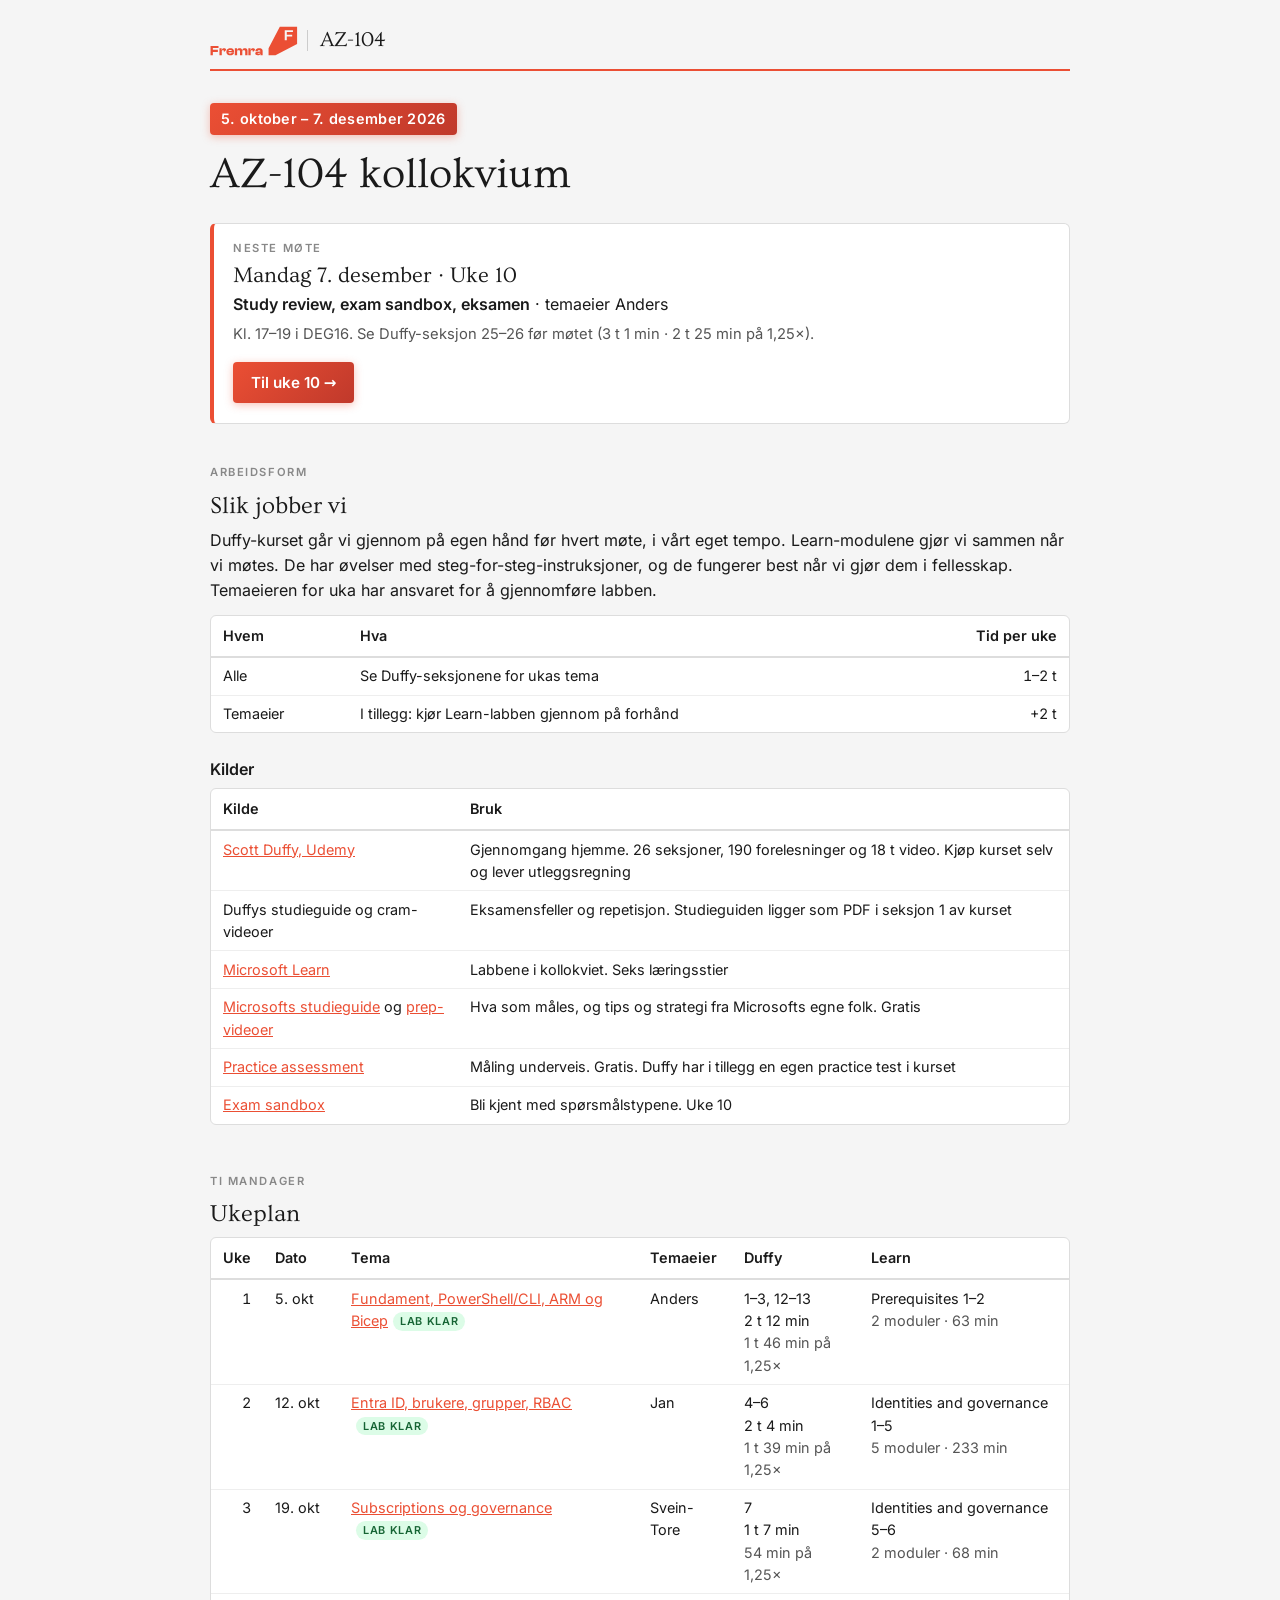
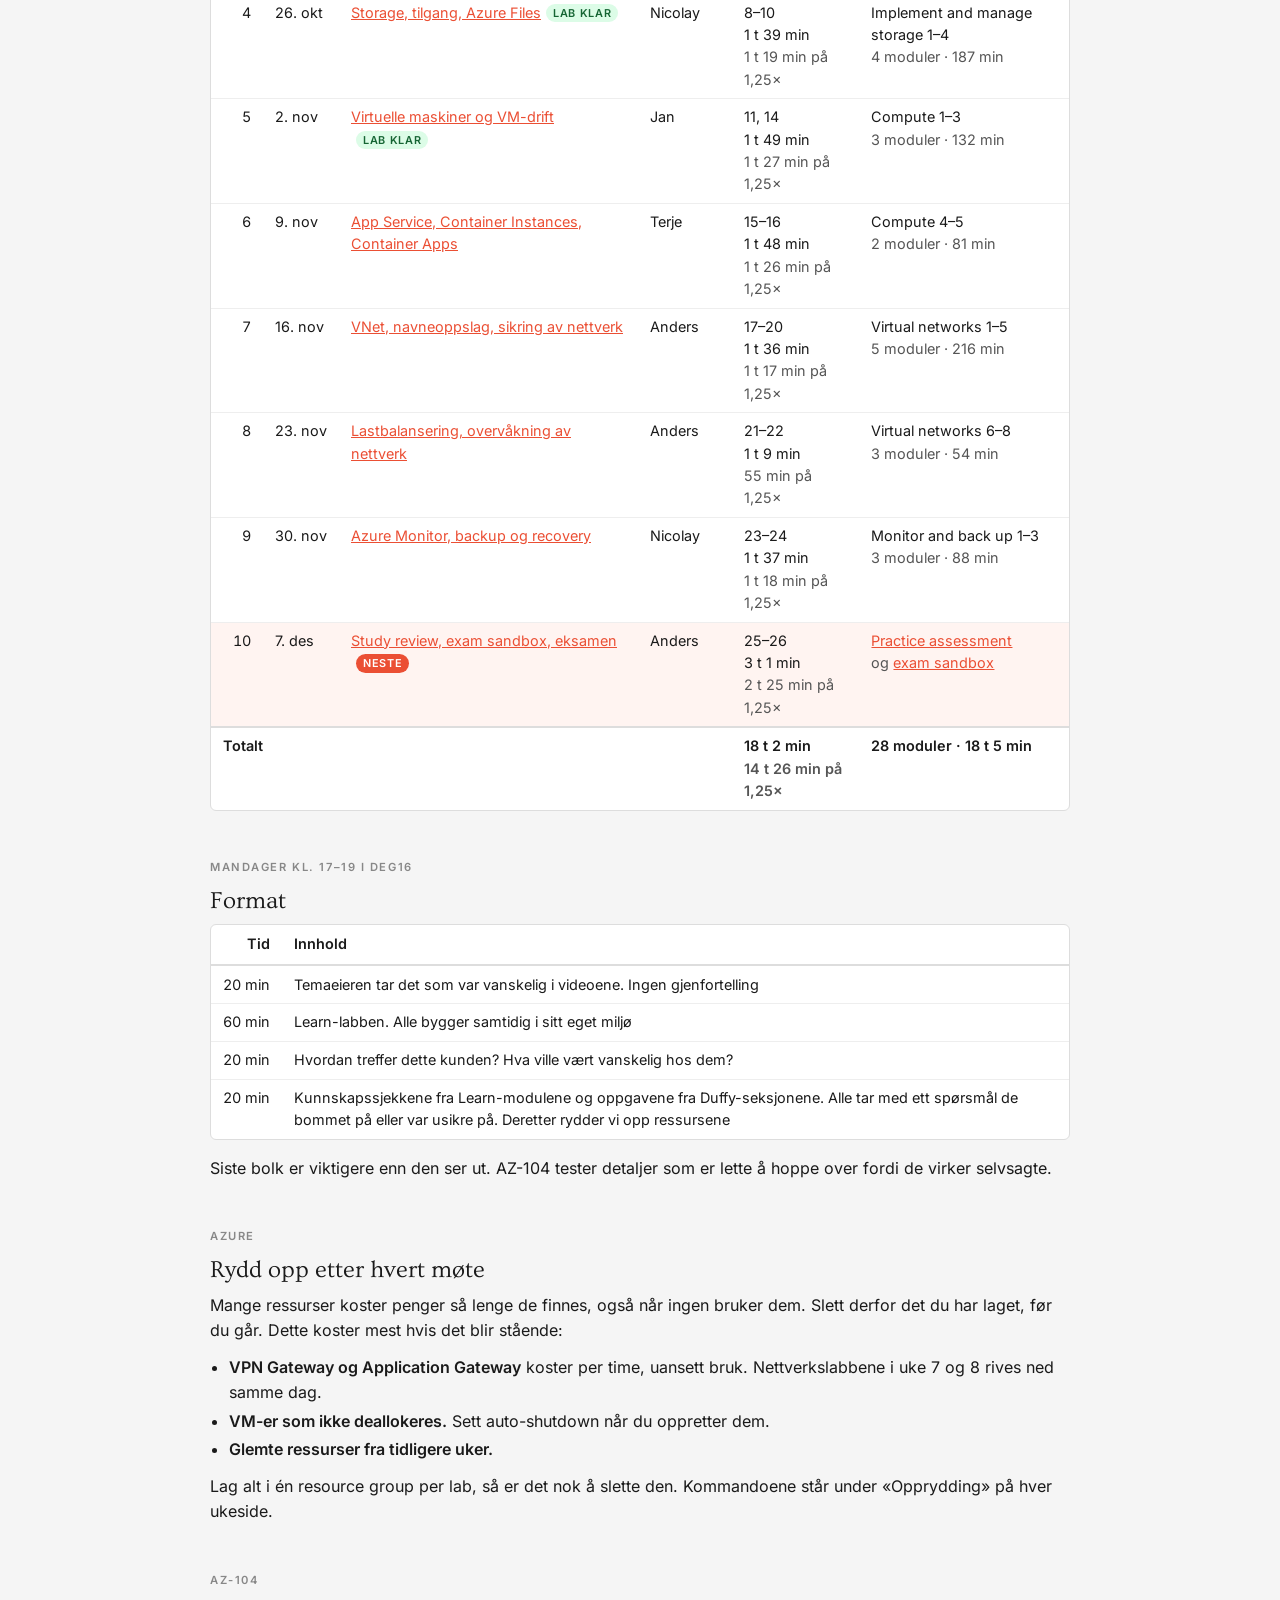
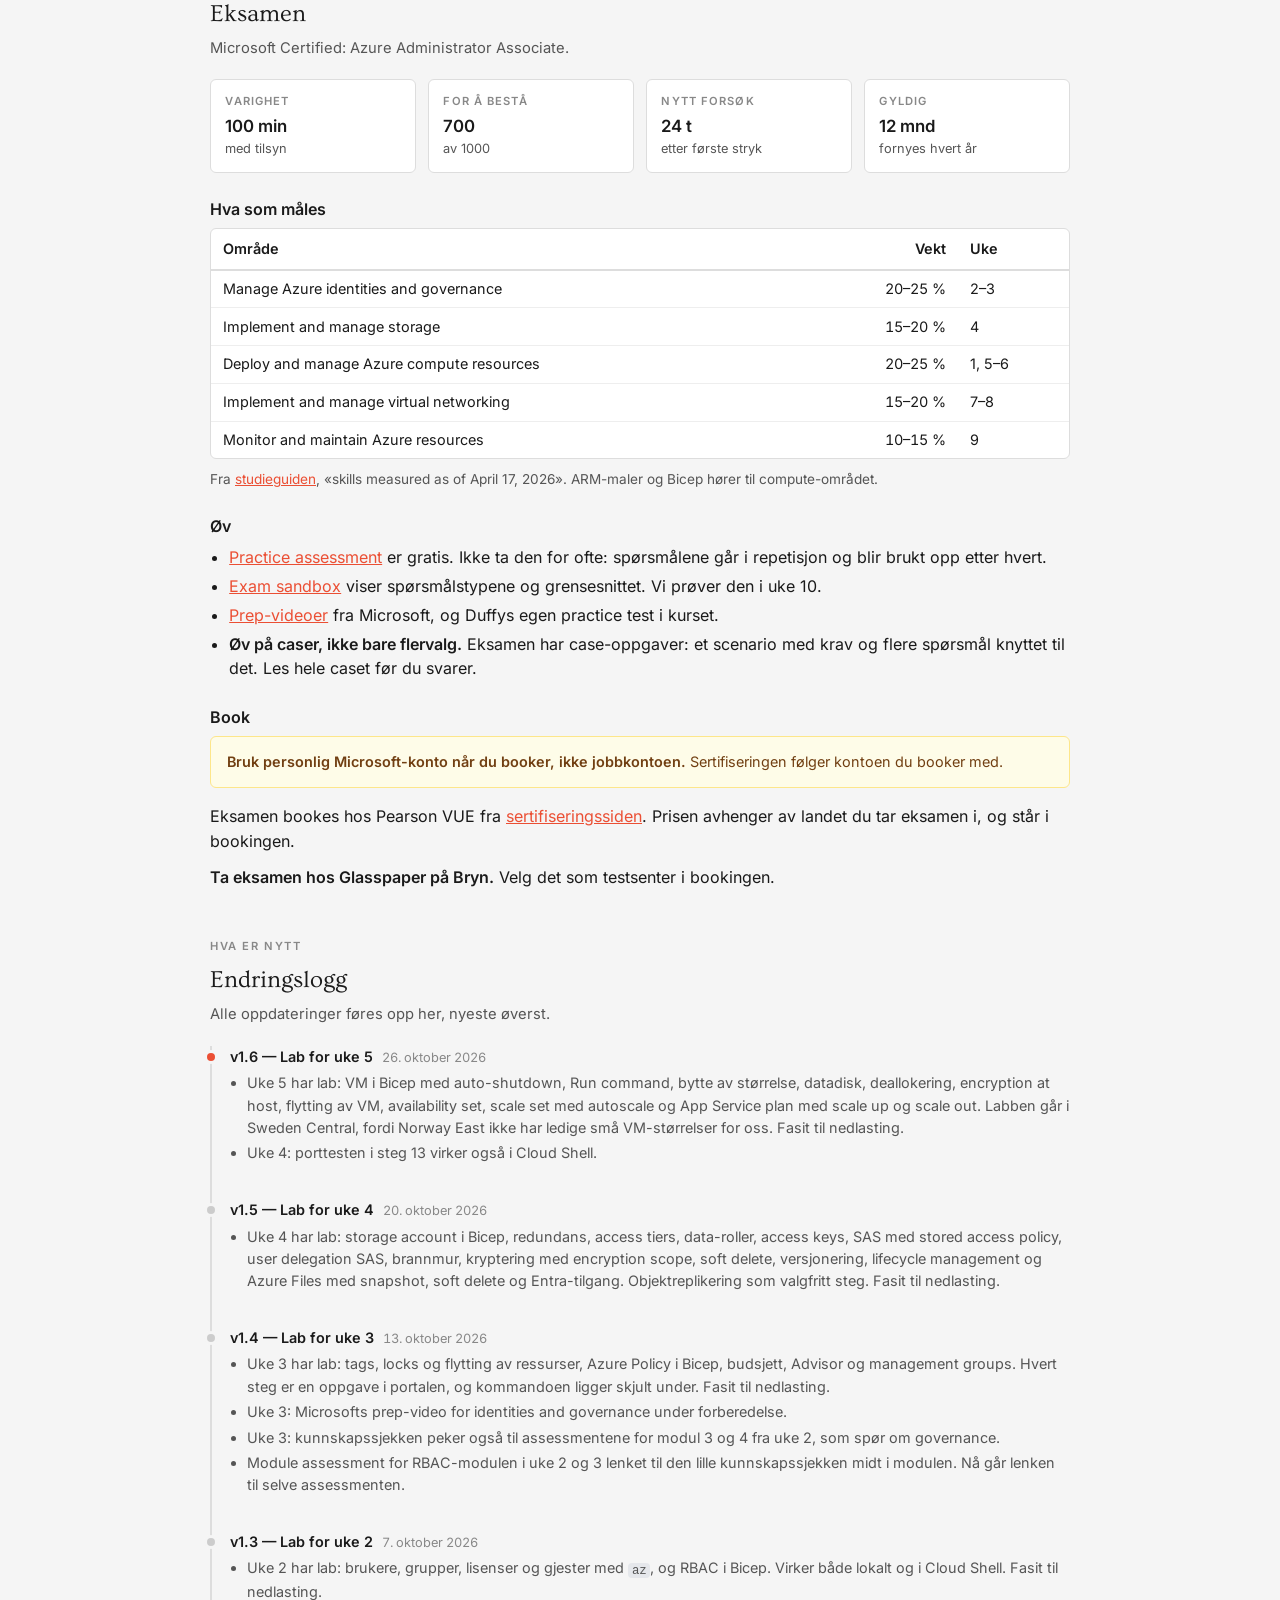
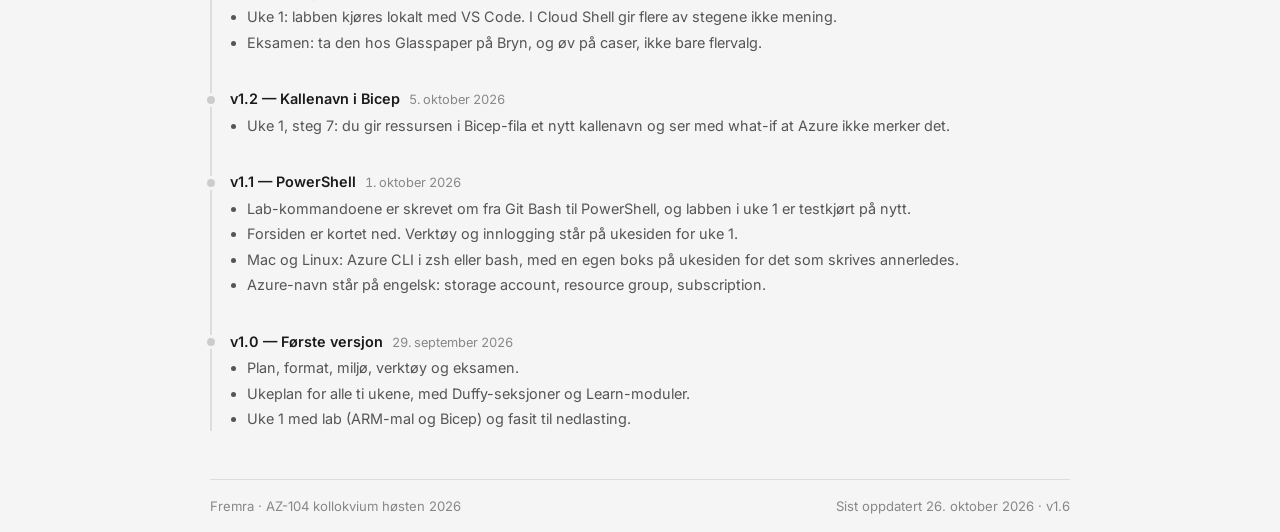
==== commit 4e8ba448: "v1.6: lab for uke 5" ====
--- a/index.html
+++ b/index.html
@@ -134,7 +134,7 @@
         <tr data-dato="2026-11-02" data-uke="5">
           <td class="c-uke tall">5</td>
           <td class="c-dato nowrap">2. nov</td>
-          <td class="c-tema"><a href="uke-05/">Virtuelle maskiner og VM-drift</a><span class="pill neste-pill">Neste</span></td>
+          <td class="c-tema"><a href="uke-05/">Virtuelle maskiner og VM-drift</a><span class="pill klar">Lab klar</span><span class="pill neste-pill">Neste</span></td>
           <td class="c-eier">Jan</td>
           <td class="c-duffy m-skjul"><span class="sek">11, 14</span><br><span class="tid">1 t 49 min</span><br><span class="muted"><span class="tid125">1 t 27 min</span> på 1,25×</span></td>
           <td class="c-learn m-skjul">Compute 1–3<br><span class="muted">3 moduler · 132 min</span></td>
@@ -297,6 +297,17 @@
 
     <div class="log-entry">
       <div class="log-head">
+        <span class="ver">v1.6 — Lab for uke 5</span>
+        <span class="date">26. oktober 2026</span>
+      </div>
+      <ul>
+        <li>Uke 5 har lab: VM i Bicep med auto-shutdown, Run command, bytte av størrelse, datadisk, deallokering, encryption at host, flytting av VM, availability set, scale set med autoscale og App Service plan med scale up og scale out. Labben går i Sweden Central, fordi Norway East ikke har ledige små VM-størrelser for oss. Fasit til nedlasting.</li>
+        <li>Uke 4: porttesten i steg 13 virker også i Cloud Shell.</li>
+      </ul>
+    </div>
+
+    <div class="log-entry older">
+      <div class="log-head">
         <span class="ver">v1.5 — Lab for uke 4</span>
         <span class="date">20. oktober 2026</span>
       </div>
@@ -370,7 +381,7 @@
 
 <footer>
   <span>Fremra · AZ-104 kollokvium høsten 2026</span>
-  <span>Sist oppdatert 20. oktober 2026 · v1.5</span>
+  <span>Sist oppdatert 26. oktober 2026 · v1.6</span>
 </footer>
 
 </div>
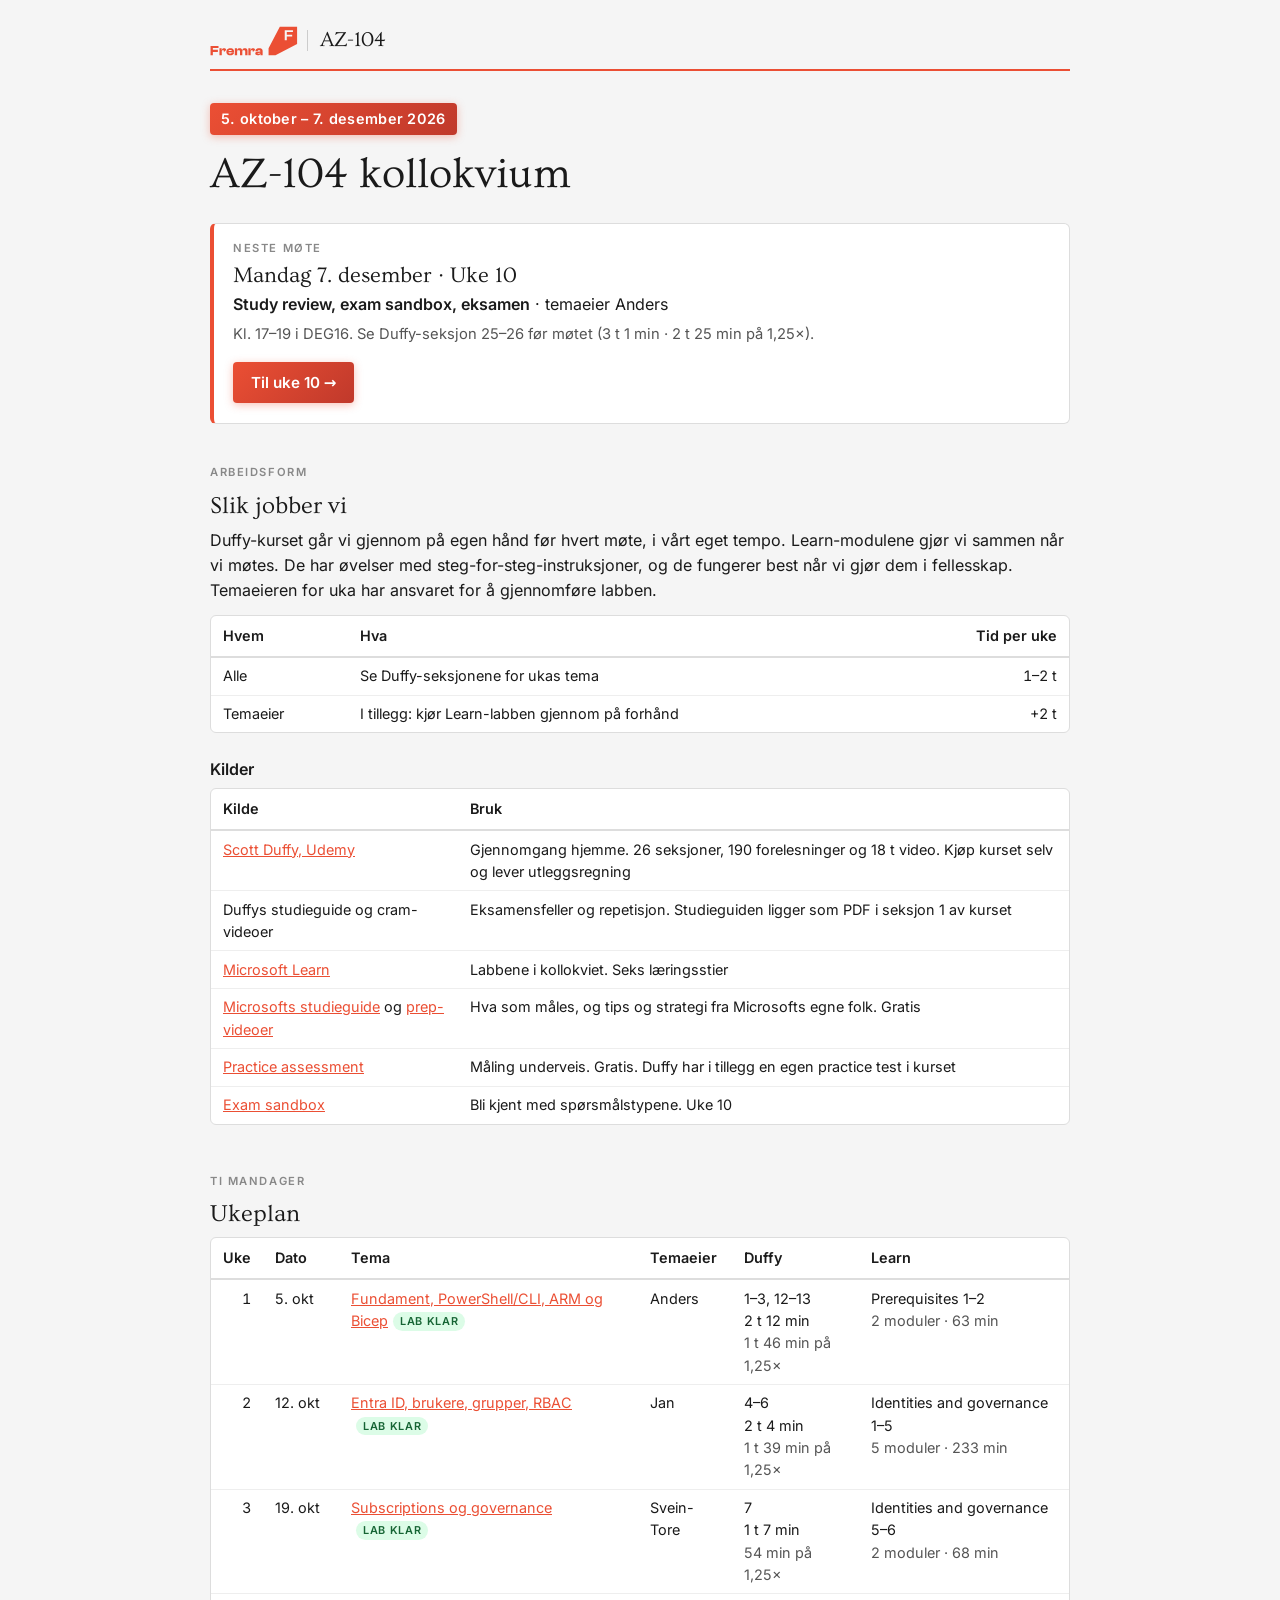
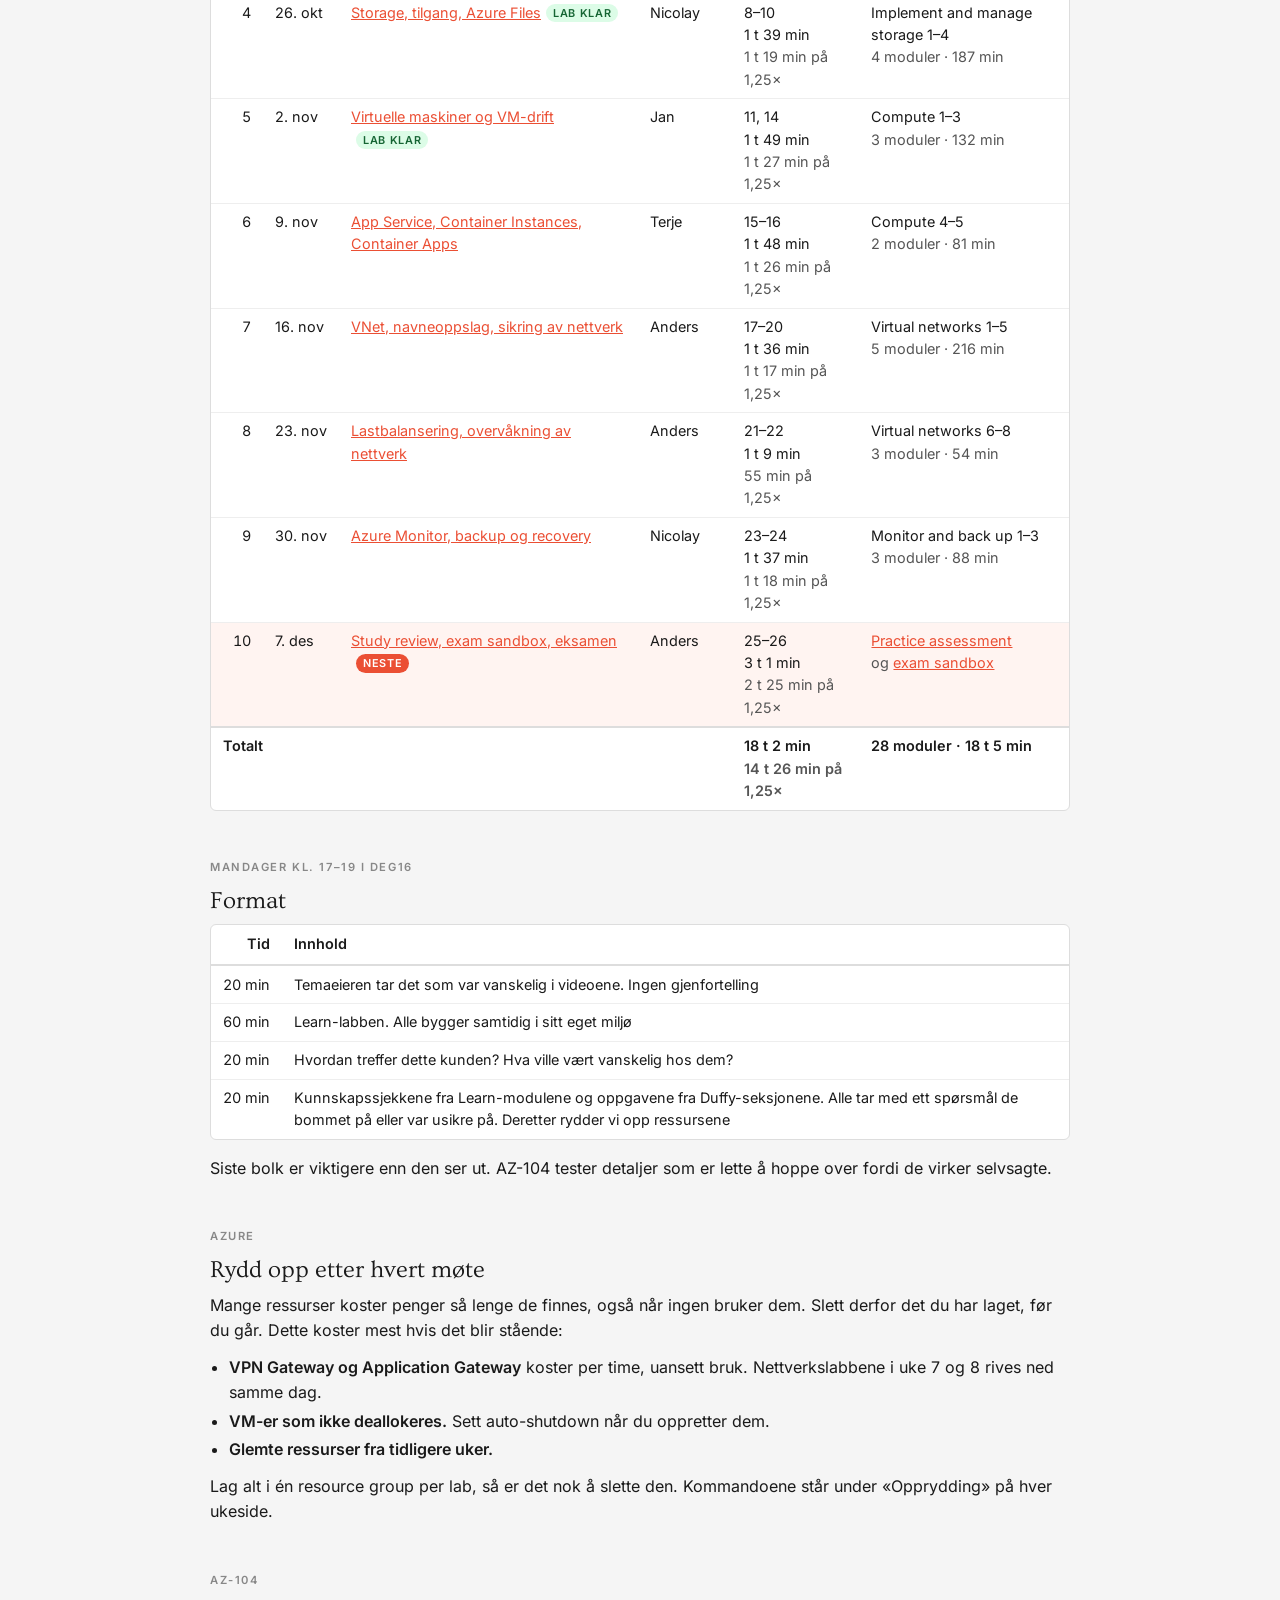
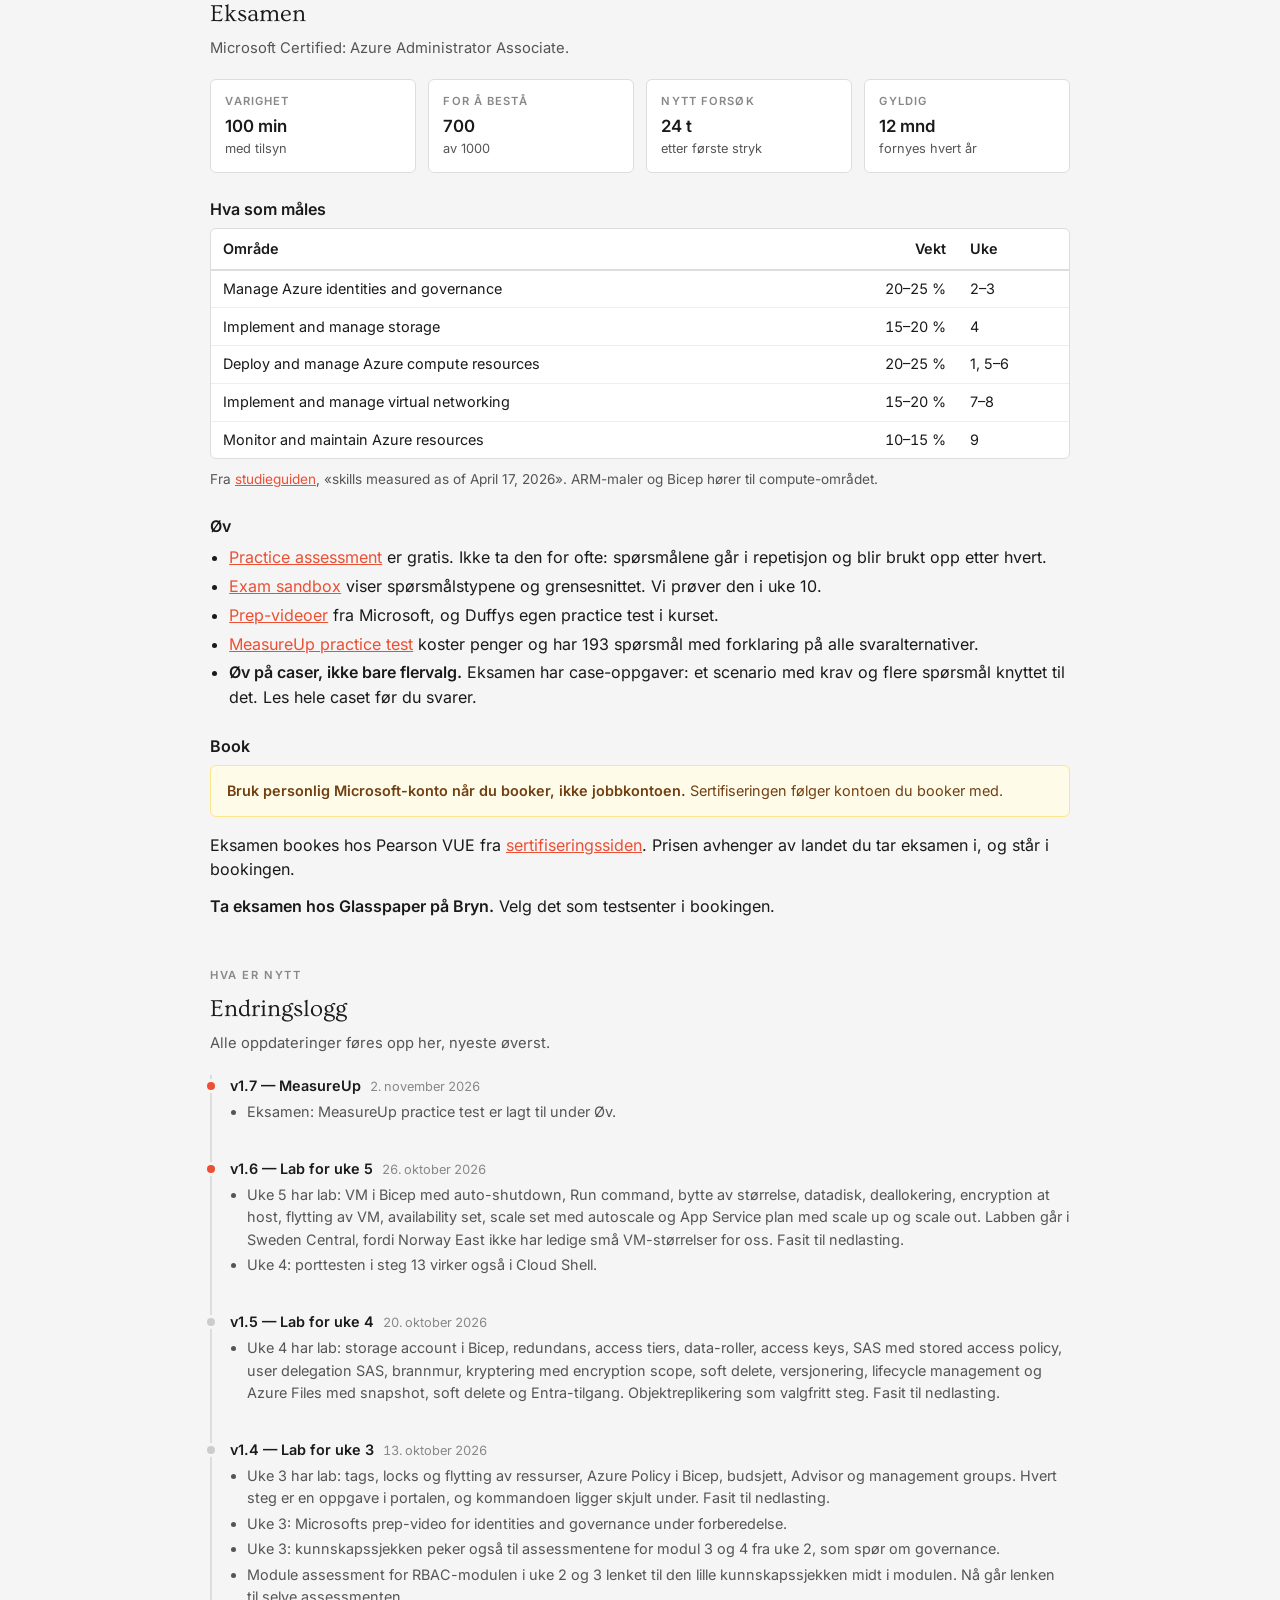
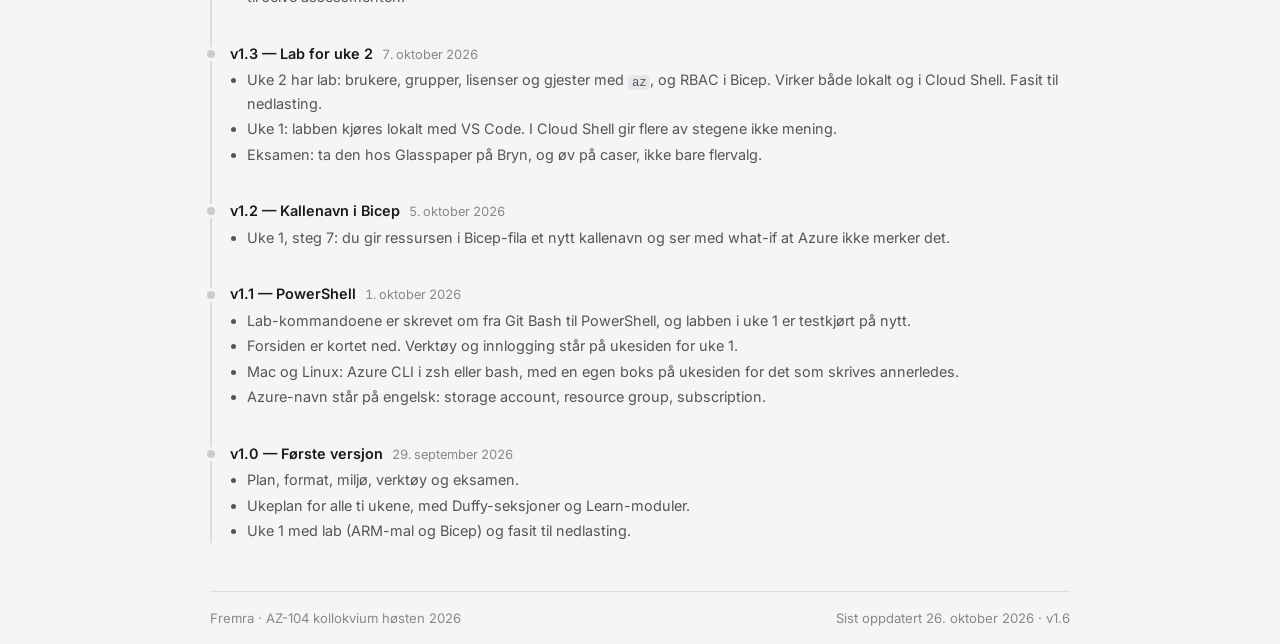
==== commit ba5113ba: "v1.7: MeasureUp practice test under Øv" ====
--- a/index.html
+++ b/index.html
@@ -268,6 +268,7 @@
     <li><a target="_blank" rel="noopener" href="https://learn.microsoft.com/en-us/credentials/certifications/azure-administrator/practice/assessment?assessment-type=practice&amp;assessmentId=21&amp;practice-assessment-type=certification">Practice assessment</a> er gratis. Ikke ta den for ofte: spørsmålene går i repetisjon og blir brukt opp etter hvert.</li>
     <li><a href="https://aka.ms/examdemo">Exam sandbox</a> viser spørsmålstypene og grensesnittet. Vi prøver den i uke 10.</li>
     <li><a href="https://aka.ms/AZ104-ExamPrep">Prep-videoer</a> fra Microsoft, og Duffys egen practice test i kurset.</li>
+    <li><a target="_blank" rel="noopener" href="https://www.measureup.com/microsoft-practice-test-az-104-microsoft-azure-administrator.html">MeasureUp practice test</a> koster penger og har 193 spørsmål med forklaring på alle svaralternativer.</li>
     <li><b>Øv på caser, ikke bare flervalg.</b> Eksamen har case-oppgaver: et scenario med krav og flere spørsmål knyttet til det. Les hele caset før du svarer.</li>
   </ul>
 
@@ -297,6 +298,16 @@
 
     <div class="log-entry">
       <div class="log-head">
+        <span class="ver">v1.7 — MeasureUp</span>
+        <span class="date">2. november 2026</span>
+      </div>
+      <ul>
+        <li>Eksamen: MeasureUp practice test er lagt til under Øv.</li>
+      </ul>
+    </div>
+
+    <div class="log-entry">
+      <div class="log-head">
         <span class="ver">v1.6 — Lab for uke 5</span>
         <span class="date">26. oktober 2026</span>
       </div>
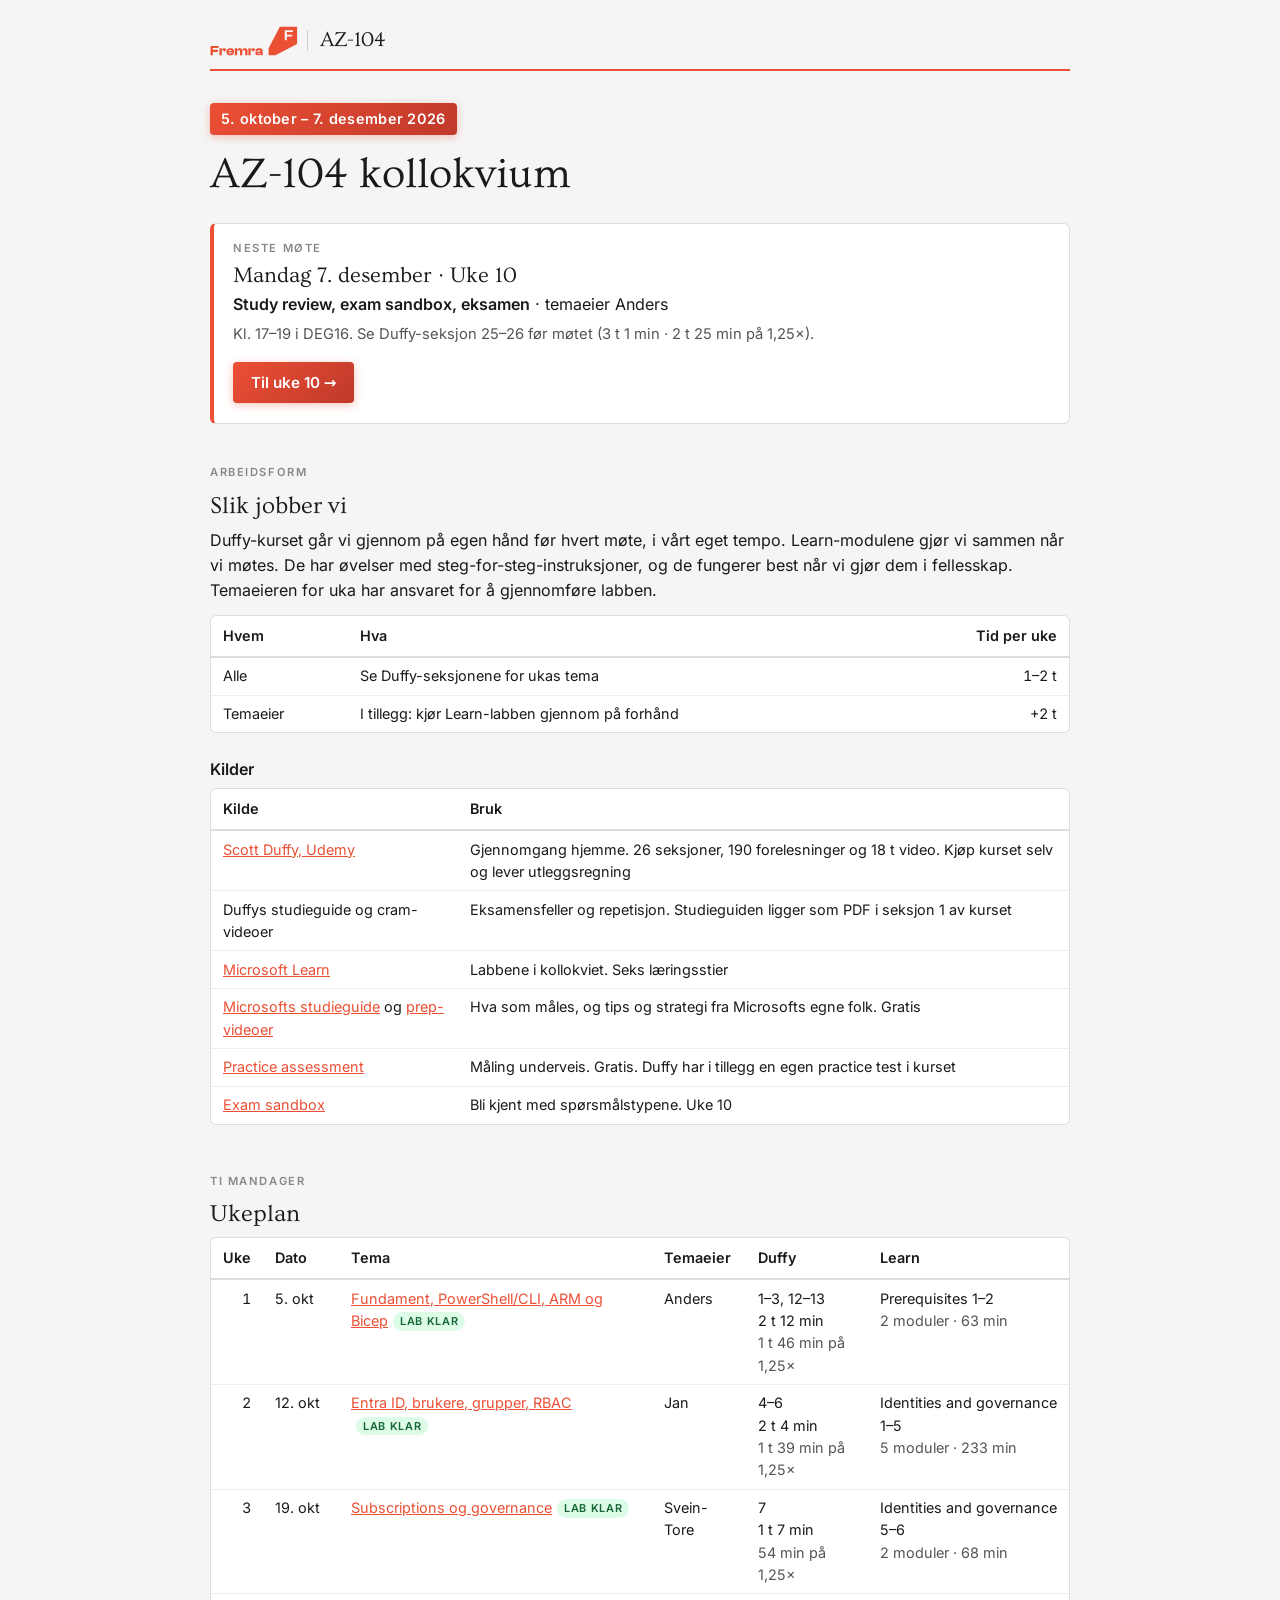
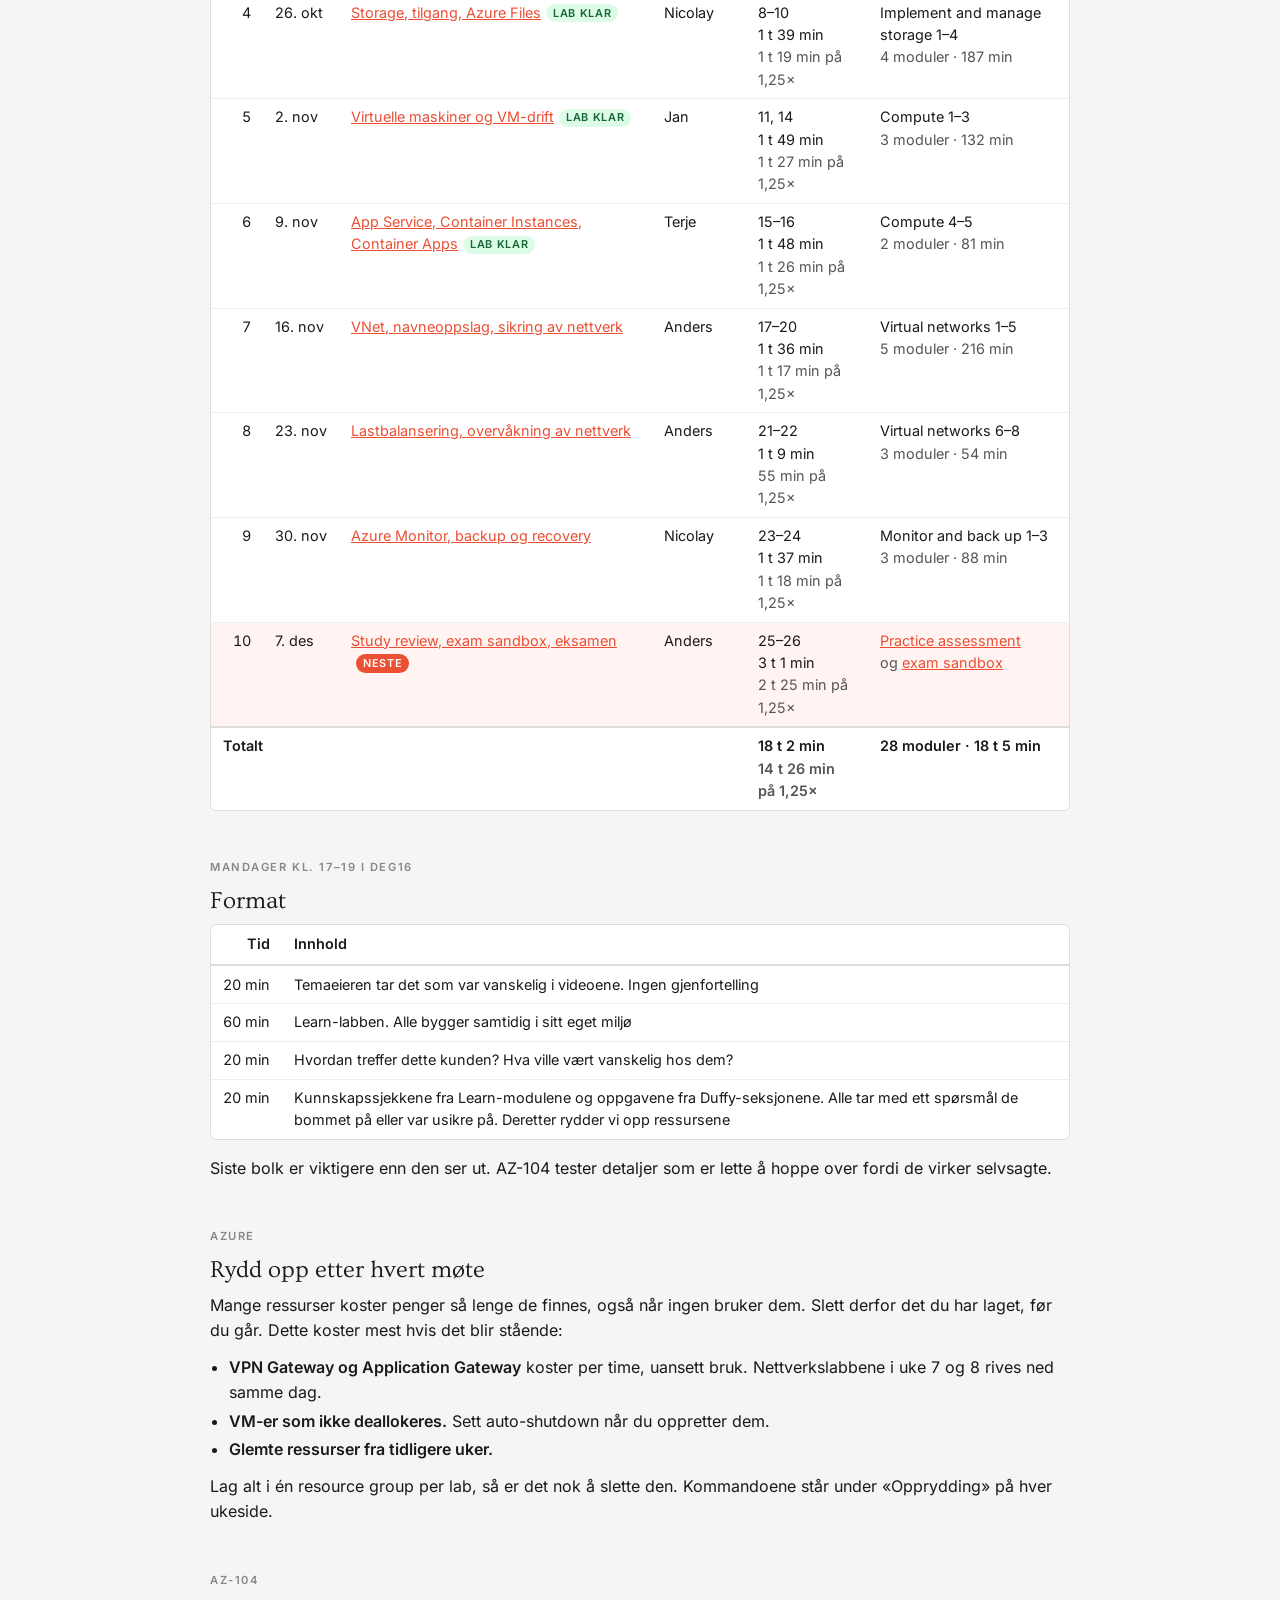
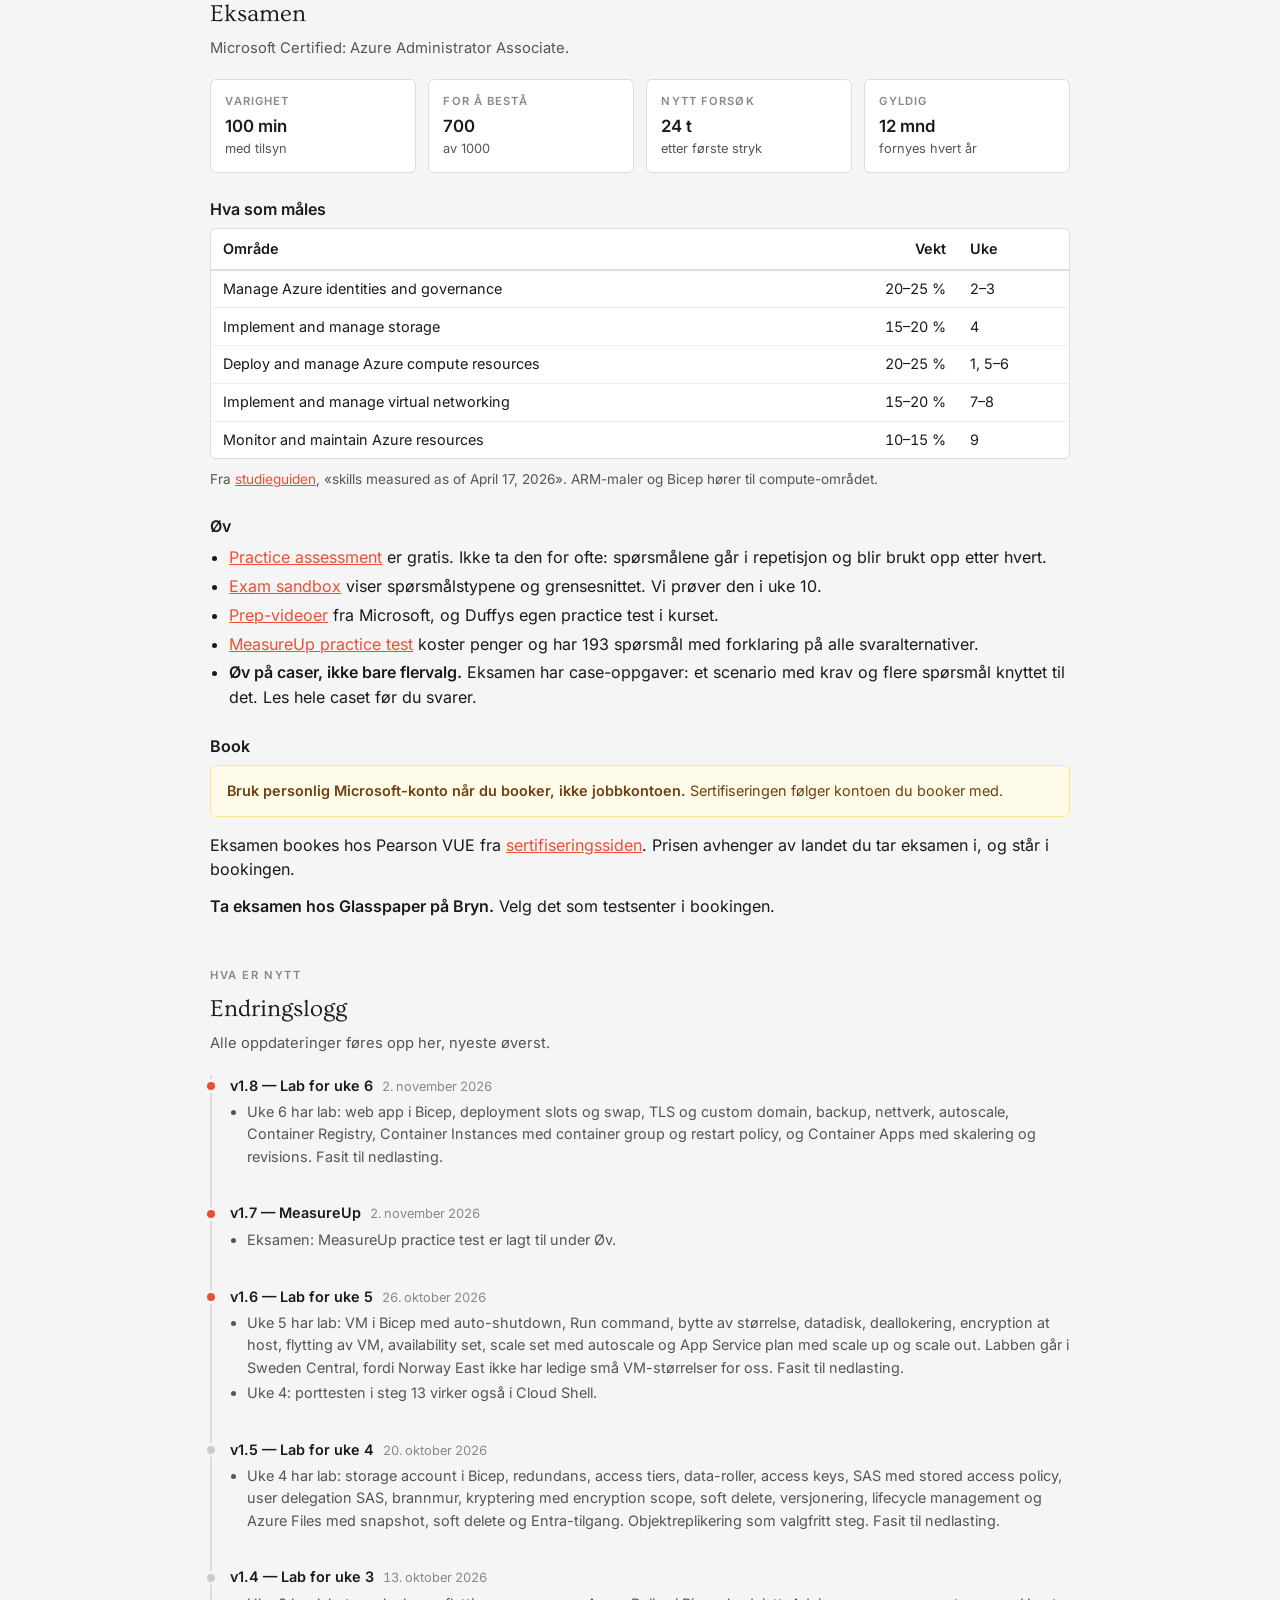
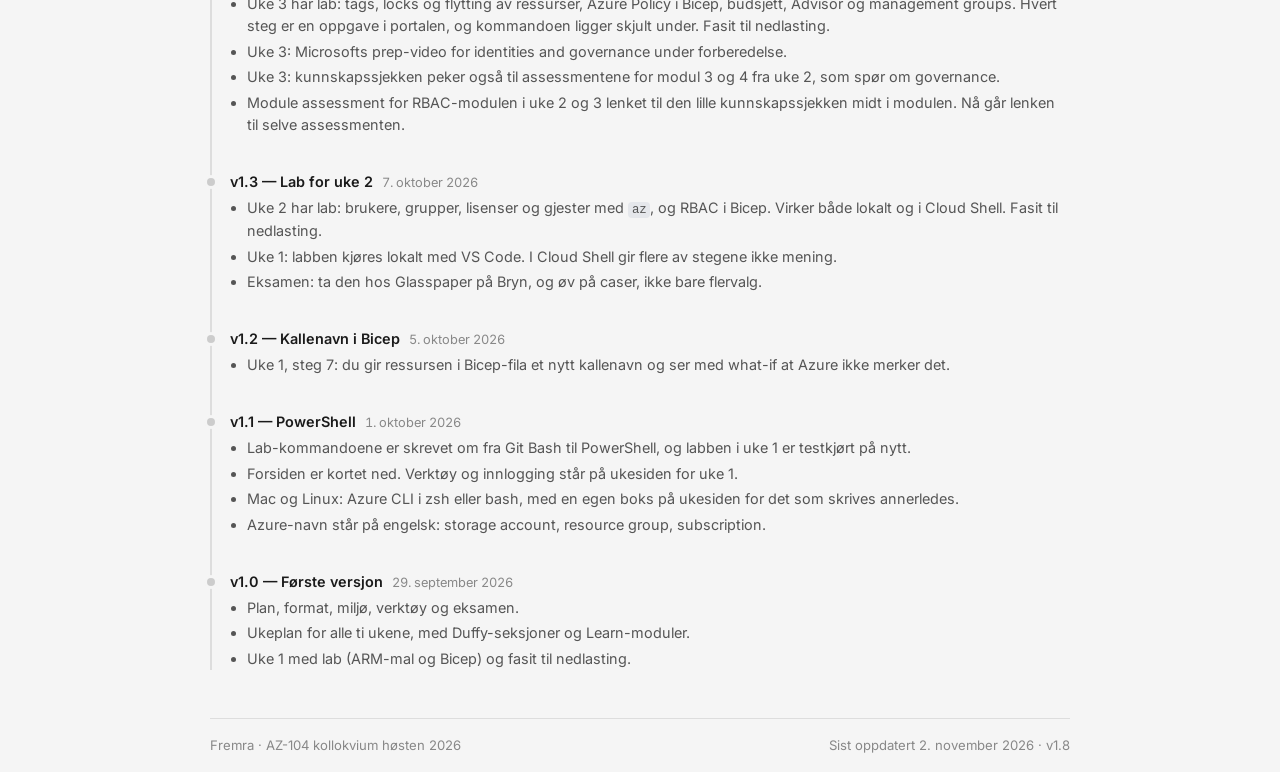
==== commit 62fe8502: "v1.8: lab for uke 6" ====
--- a/index.html
+++ b/index.html
@@ -142,7 +142,7 @@
         <tr data-dato="2026-11-09" data-uke="6">
           <td class="c-uke tall">6</td>
           <td class="c-dato nowrap">9. nov</td>
-          <td class="c-tema"><a href="uke-06/">App Service, Container Instances, Container Apps</a><span class="pill neste-pill">Neste</span></td>
+          <td class="c-tema"><a href="uke-06/">App Service, Container Instances, Container Apps</a><span class="pill klar">Lab klar</span><span class="pill neste-pill">Neste</span></td>
           <td class="c-eier">Terje</td>
           <td class="c-duffy m-skjul"><span class="sek">15–16</span><br><span class="tid">1 t 48 min</span><br><span class="muted"><span class="tid125">1 t 26 min</span> på 1,25×</span></td>
           <td class="c-learn m-skjul">Compute 4–5<br><span class="muted">2 moduler · 81 min</span></td>
@@ -298,6 +298,16 @@
 
     <div class="log-entry">
       <div class="log-head">
+        <span class="ver">v1.8 — Lab for uke 6</span>
+        <span class="date">2. november 2026</span>
+      </div>
+      <ul>
+        <li>Uke 6 har lab: web app i Bicep, deployment slots og swap, TLS og custom domain, backup, nettverk, autoscale, Container Registry, Container Instances med container group og restart policy, og Container Apps med skalering og revisions. Fasit til nedlasting.</li>
+      </ul>
+    </div>
+
+    <div class="log-entry">
+      <div class="log-head">
         <span class="ver">v1.7 — MeasureUp</span>
         <span class="date">2. november 2026</span>
       </div>
@@ -392,7 +402,7 @@
 
 <footer>
   <span>Fremra · AZ-104 kollokvium høsten 2026</span>
-  <span>Sist oppdatert 26. oktober 2026 · v1.6</span>
+  <span>Sist oppdatert 2. november 2026 · v1.8</span>
 </footer>
 
 </div>
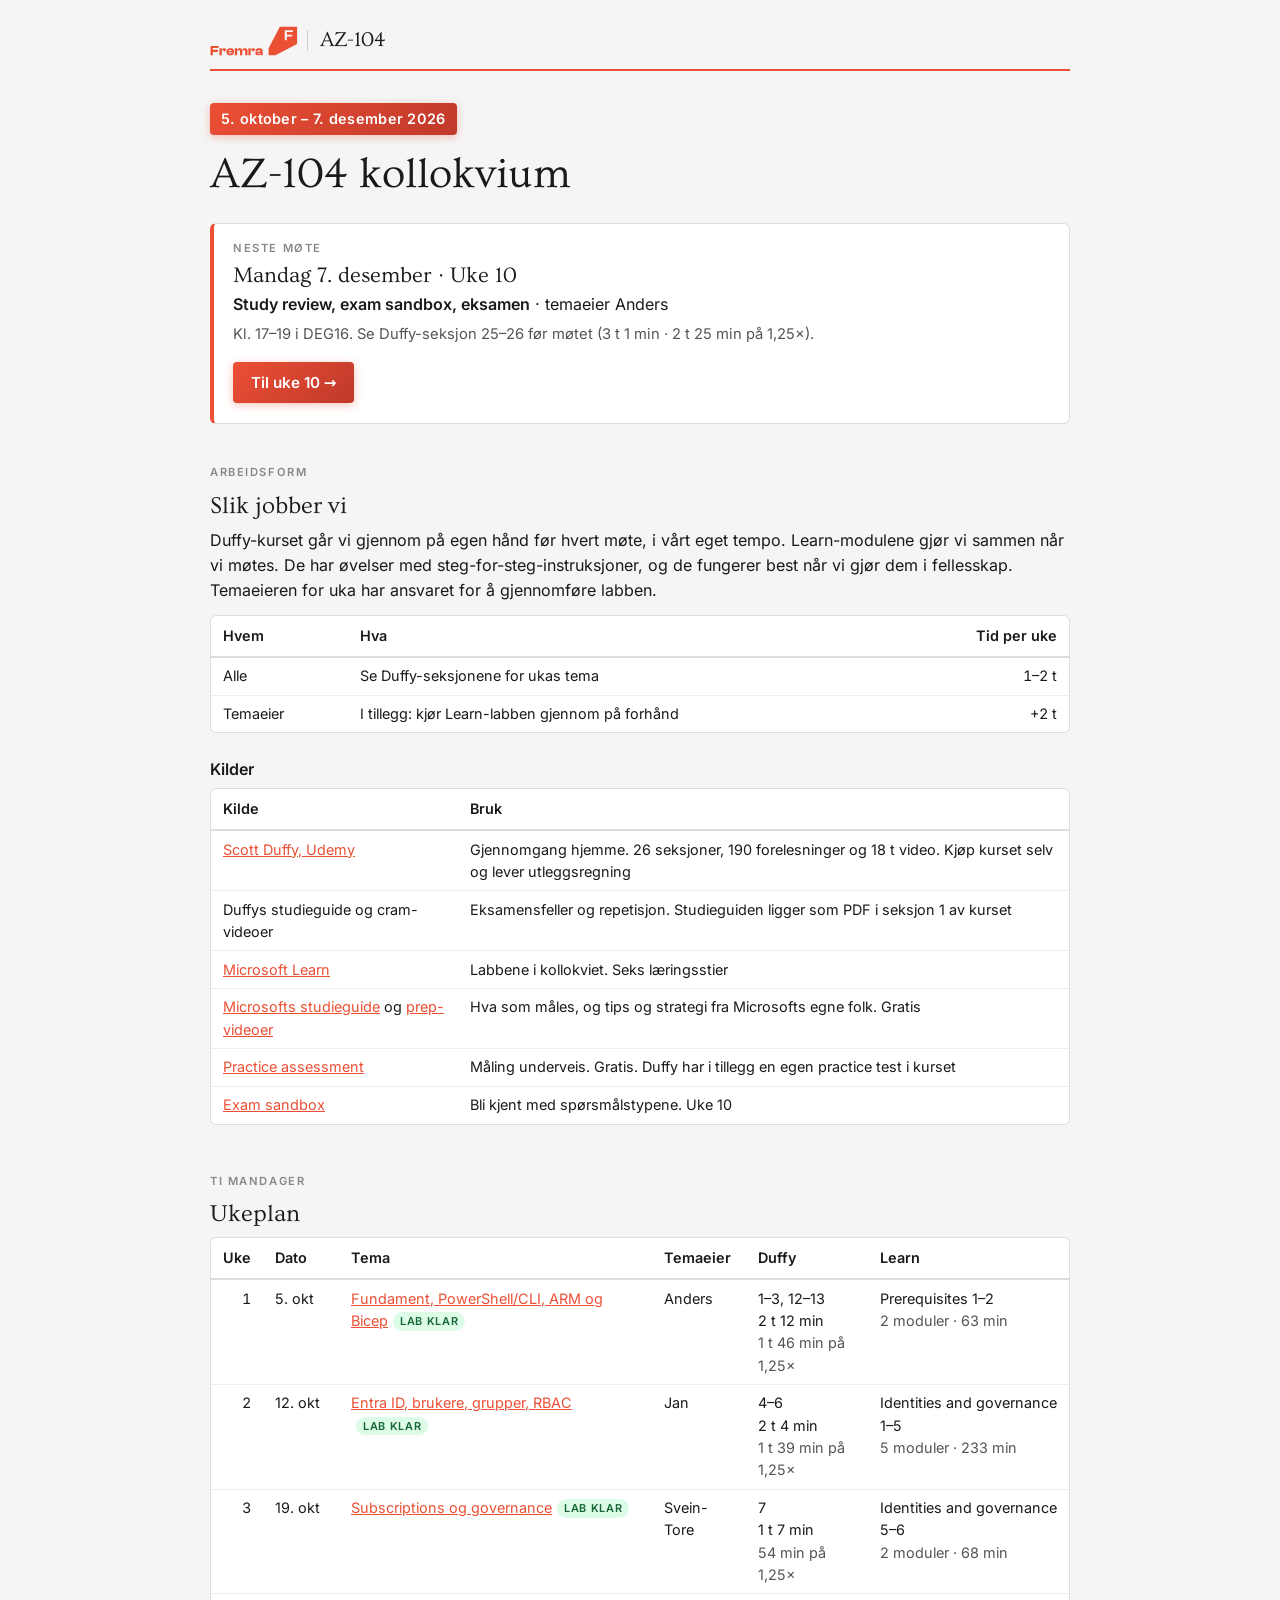
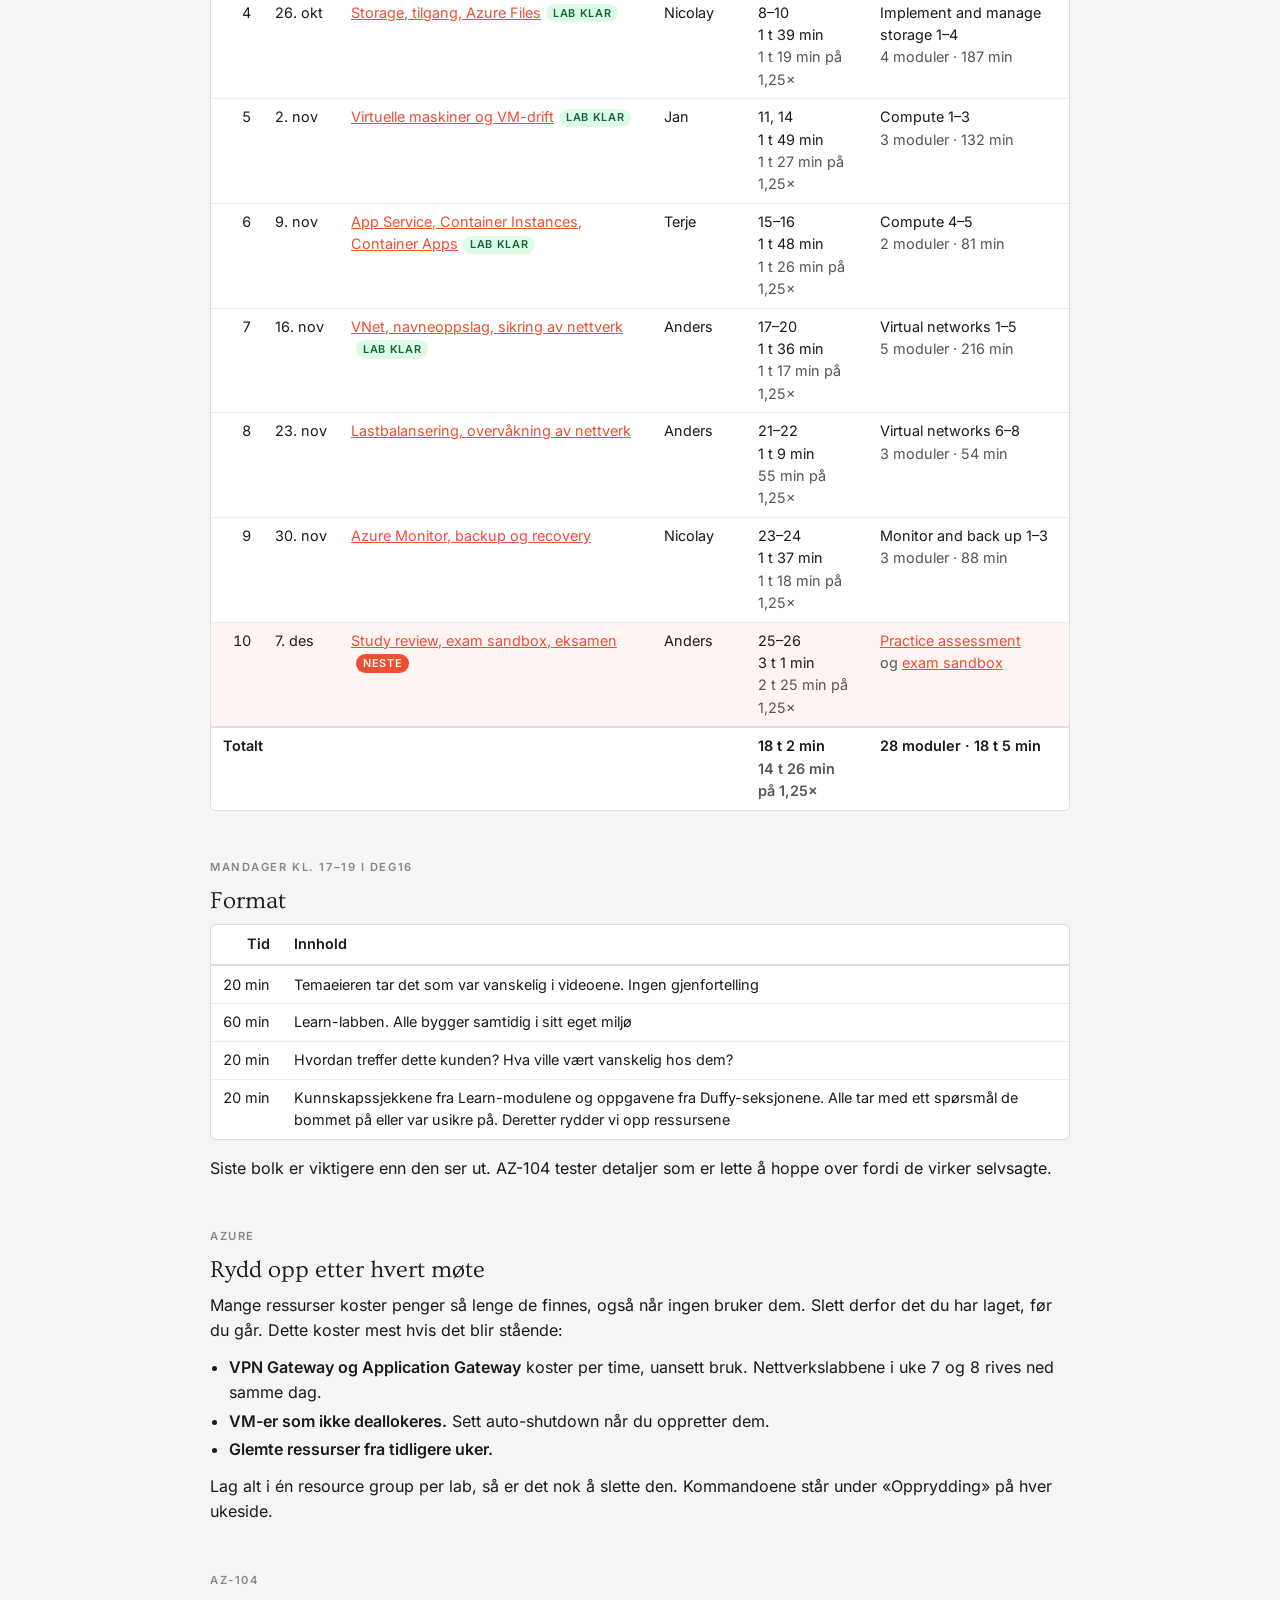
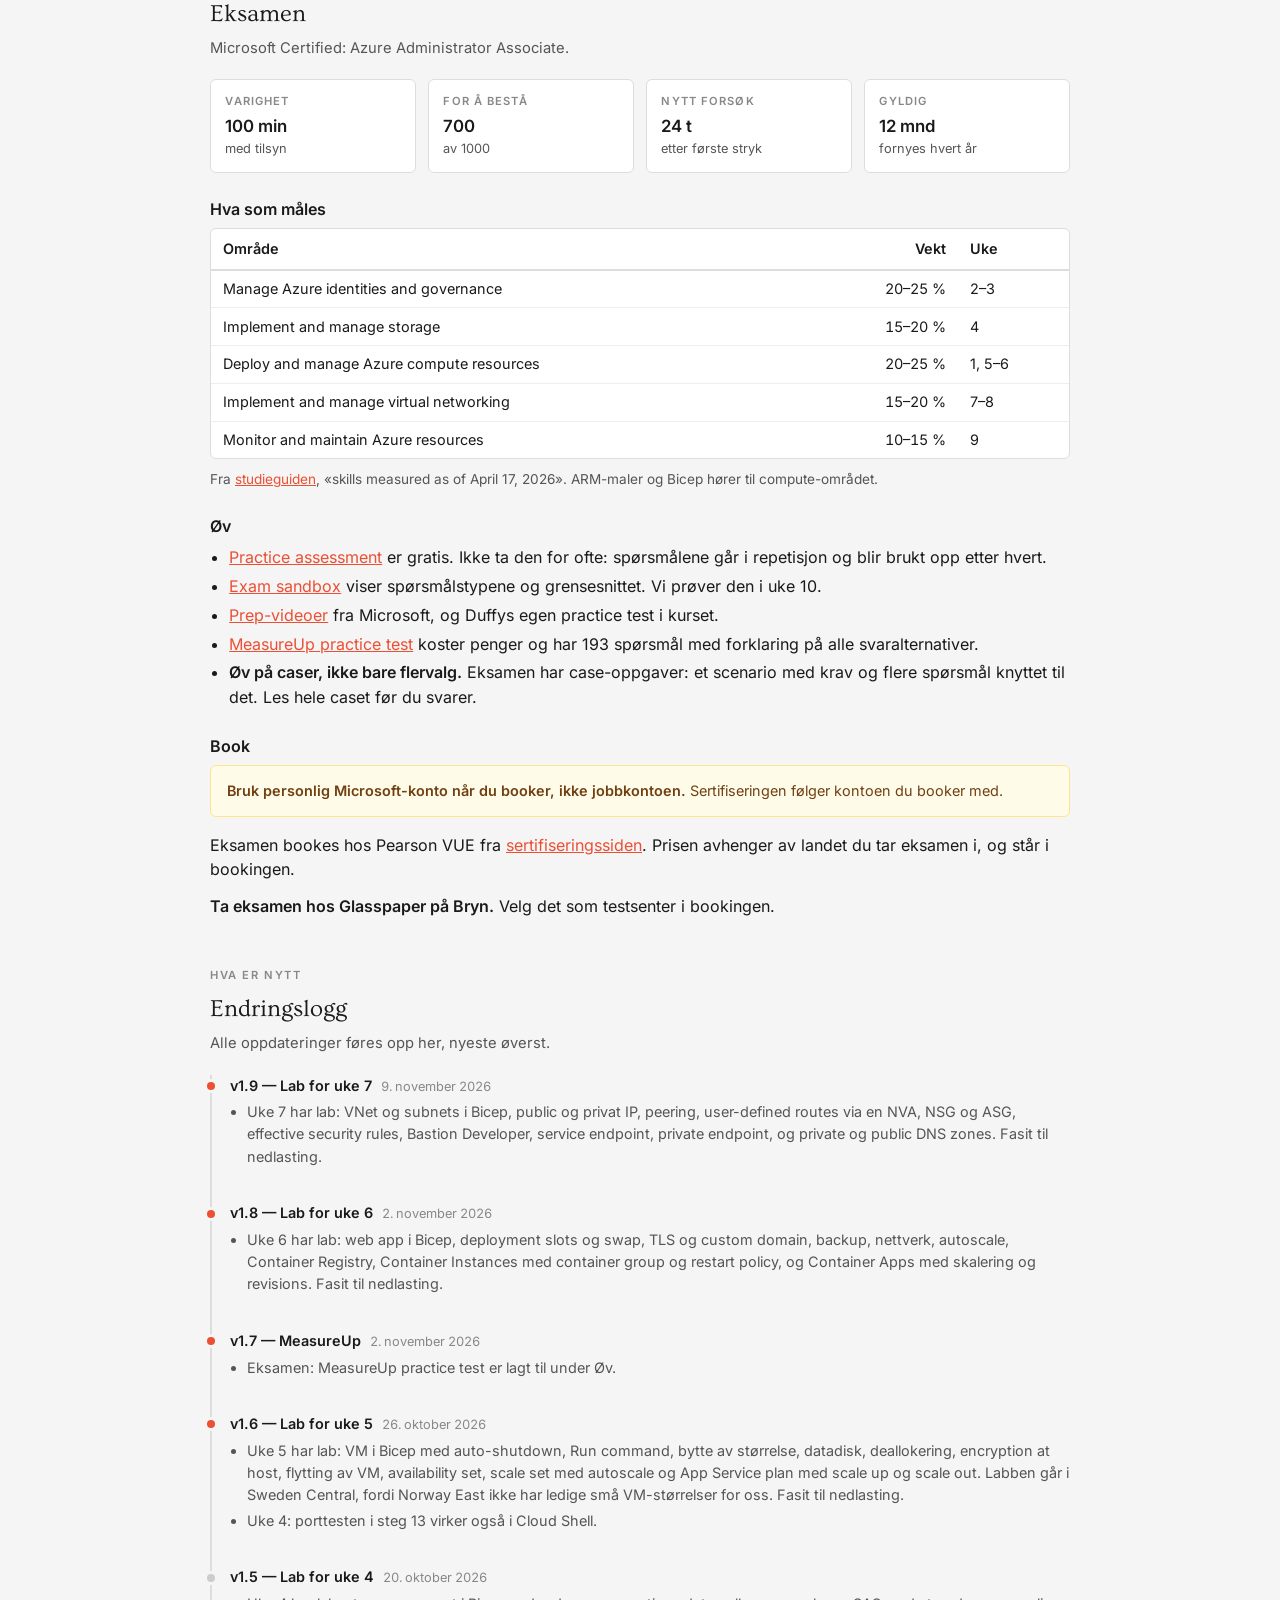
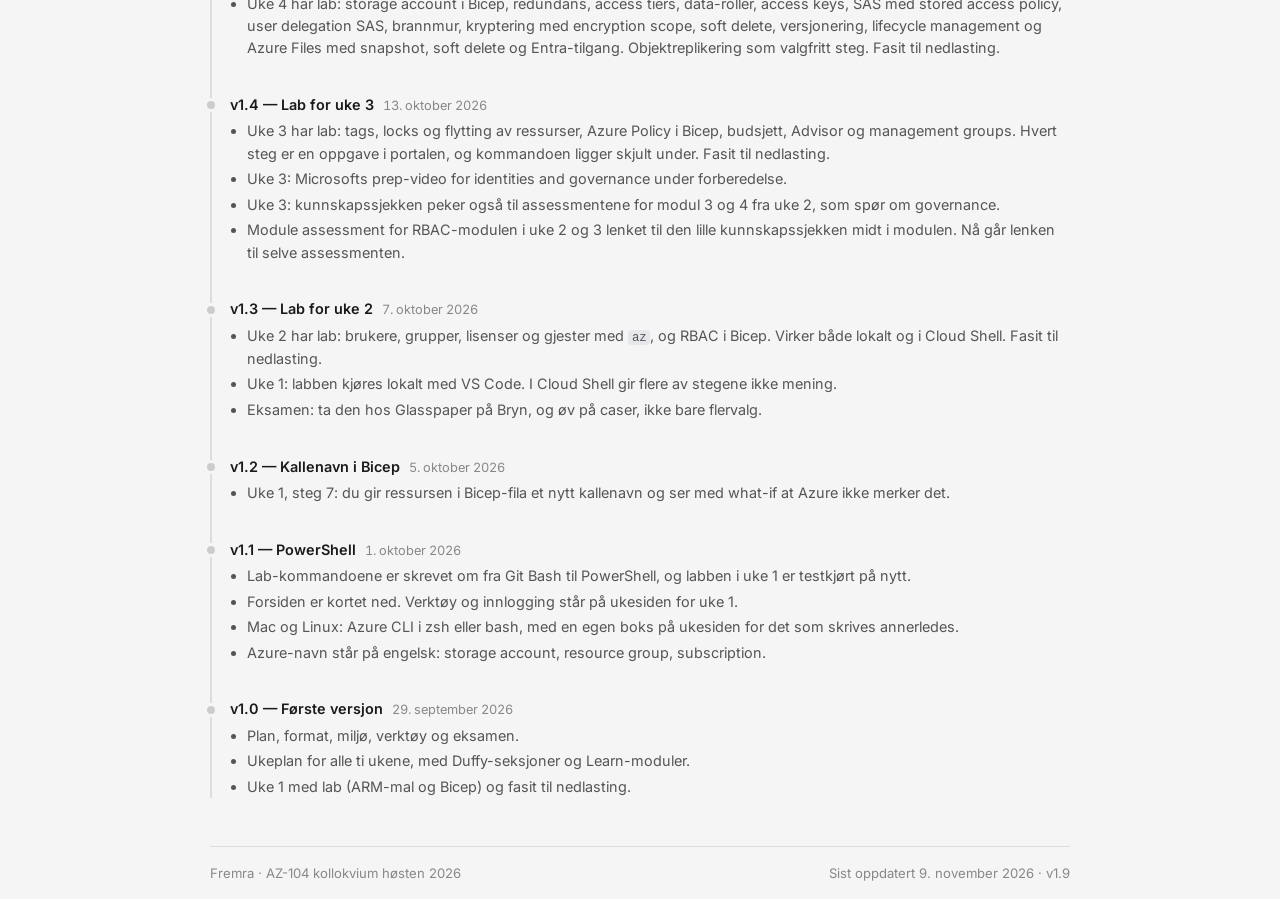
==== commit de5924c1: "v1.9: lab for uke 7" ====
--- a/index.html
+++ b/index.html
@@ -150,7 +150,7 @@
         <tr data-dato="2026-11-16" data-uke="7">
           <td class="c-uke tall">7</td>
           <td class="c-dato nowrap">16. nov</td>
-          <td class="c-tema"><a href="uke-07/">VNet, navneoppslag, sikring av nettverk</a><span class="pill neste-pill">Neste</span></td>
+          <td class="c-tema"><a href="uke-07/">VNet, navneoppslag, sikring av nettverk</a><span class="pill klar">Lab klar</span><span class="pill neste-pill">Neste</span></td>
           <td class="c-eier">Anders</td>
           <td class="c-duffy m-skjul"><span class="sek">17–20</span><br><span class="tid">1 t 36 min</span><br><span class="muted"><span class="tid125">1 t 17 min</span> på 1,25×</span></td>
           <td class="c-learn m-skjul">Virtual networks 1–5<br><span class="muted">5 moduler · 216 min</span></td>
@@ -298,6 +298,16 @@
 
     <div class="log-entry">
       <div class="log-head">
+        <span class="ver">v1.9 — Lab for uke 7</span>
+        <span class="date">9. november 2026</span>
+      </div>
+      <ul>
+        <li>Uke 7 har lab: VNet og subnets i Bicep, public og privat IP, peering, user-defined routes via en NVA, NSG og ASG, effective security rules, Bastion Developer, service endpoint, private endpoint, og private og public DNS zones. Fasit til nedlasting.</li>
+      </ul>
+    </div>
+
+    <div class="log-entry">
+      <div class="log-head">
         <span class="ver">v1.8 — Lab for uke 6</span>
         <span class="date">2. november 2026</span>
       </div>
@@ -402,7 +412,7 @@
 
 <footer>
   <span>Fremra · AZ-104 kollokvium høsten 2026</span>
-  <span>Sist oppdatert 2. november 2026 · v1.8</span>
+  <span>Sist oppdatert 9. november 2026 · v1.9</span>
 </footer>
 
 </div>
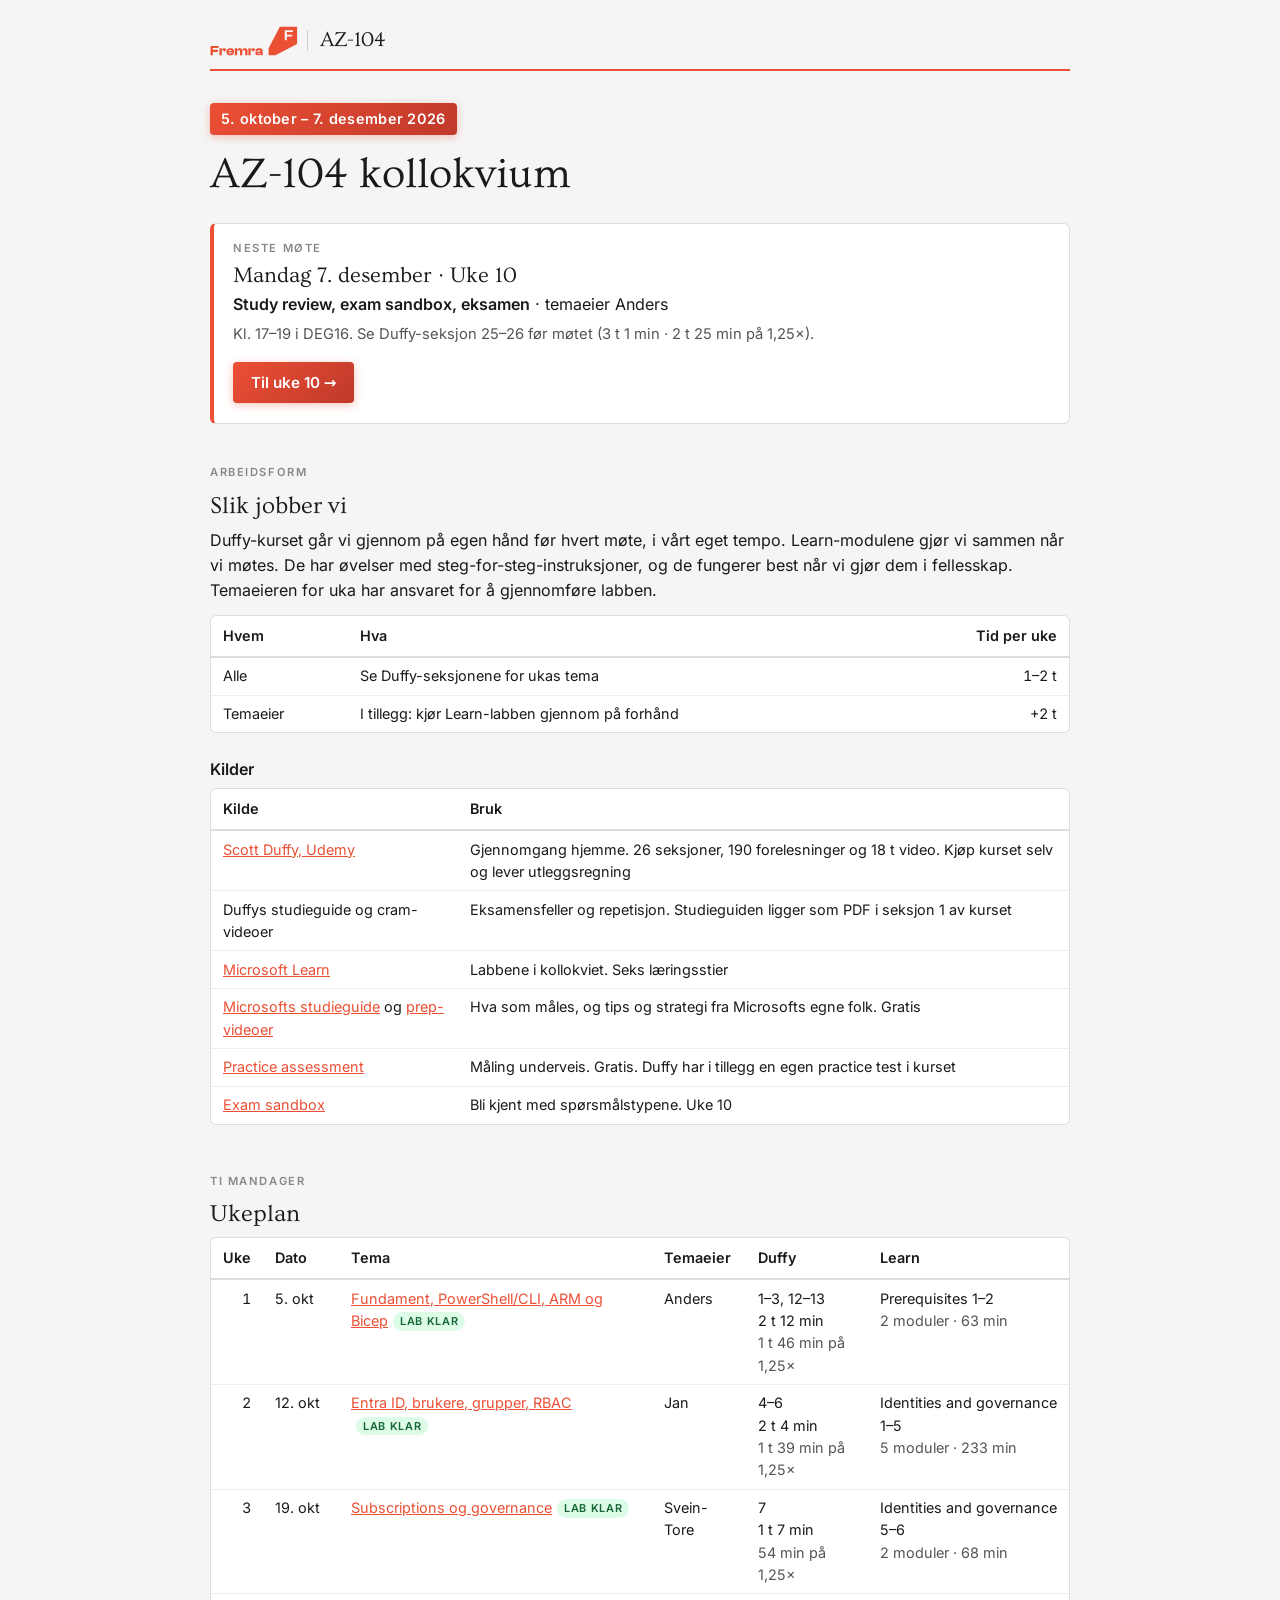
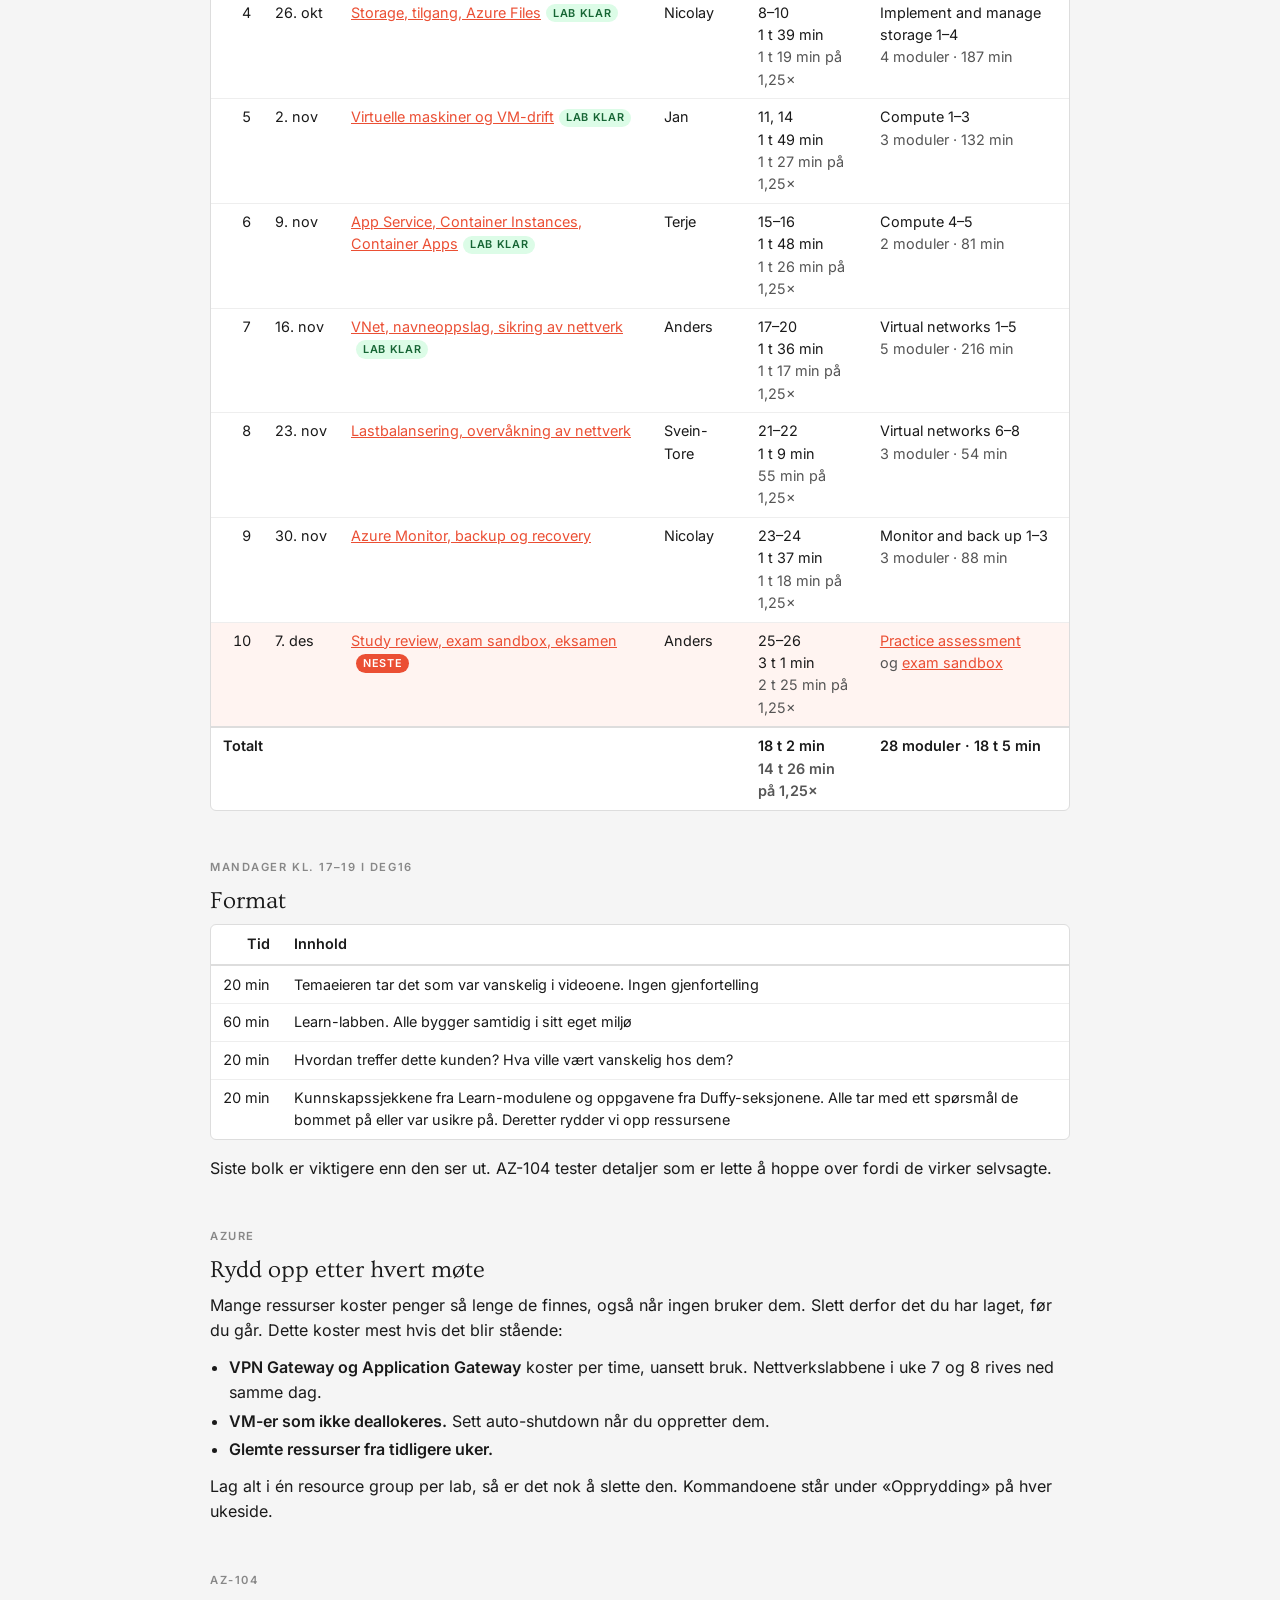
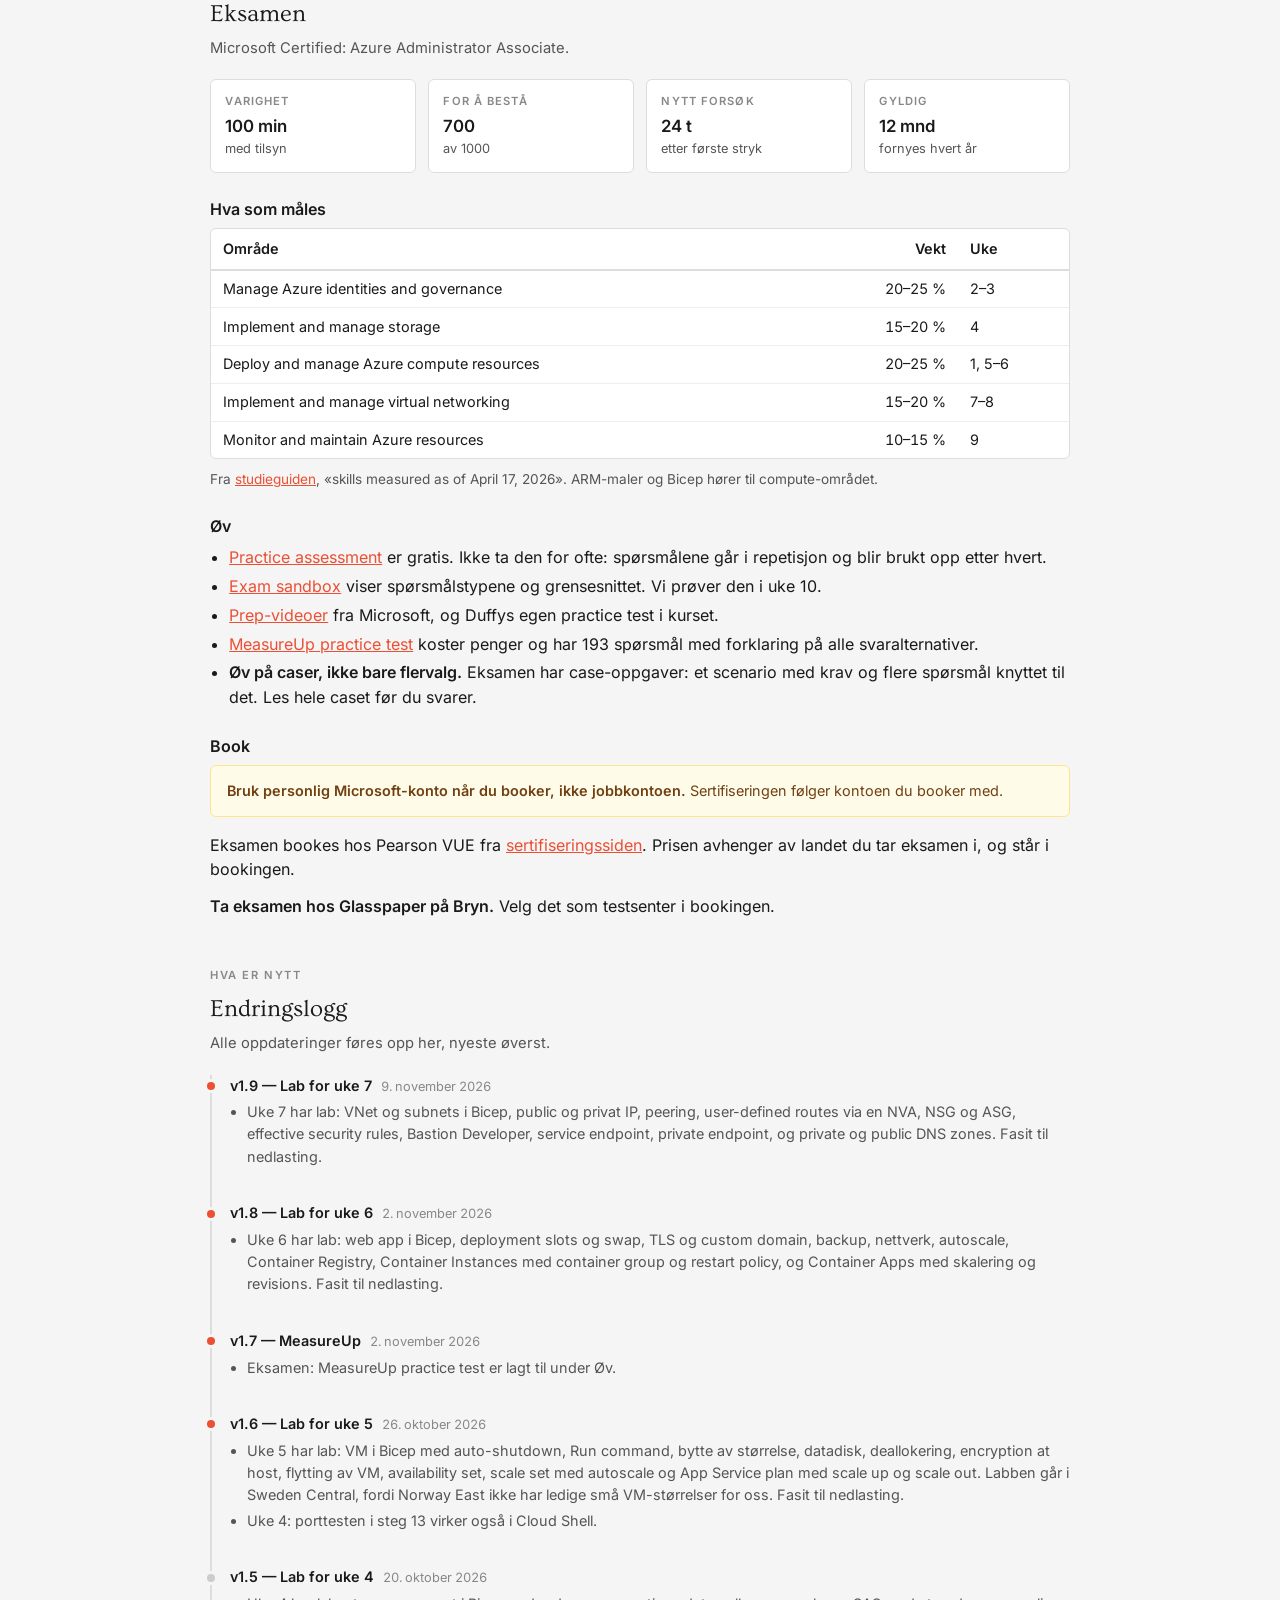
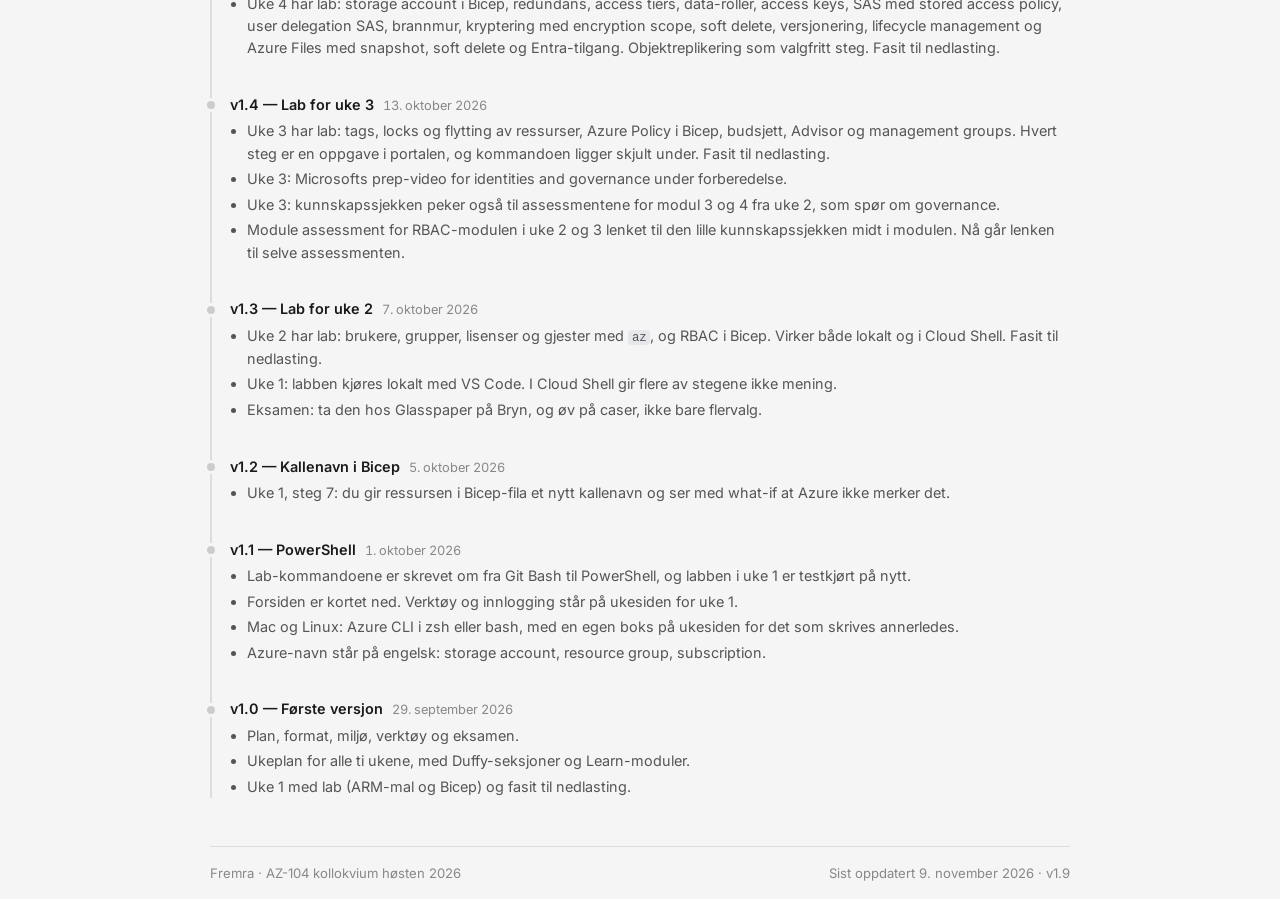
==== commit 8343c20c: "Uke 8: Svein-Tore er temaeier" ====
--- a/index.html
+++ b/index.html
@@ -159,7 +159,7 @@
           <td class="c-uke tall">8</td>
           <td class="c-dato nowrap">23. nov</td>
           <td class="c-tema"><a href="uke-08/">Lastbalansering, overvåkning av nettverk</a><span class="pill neste-pill">Neste</span></td>
-          <td class="c-eier">Anders</td>
+          <td class="c-eier">Svein-Tore</td>
           <td class="c-duffy m-skjul"><span class="sek">21–22</span><br><span class="tid">1 t 9 min</span><br><span class="muted"><span class="tid125">55 min</span> på 1,25×</span></td>
           <td class="c-learn m-skjul">Virtual networks 6–8<br><span class="muted">3 moduler · 54 min</span></td>
         </tr>
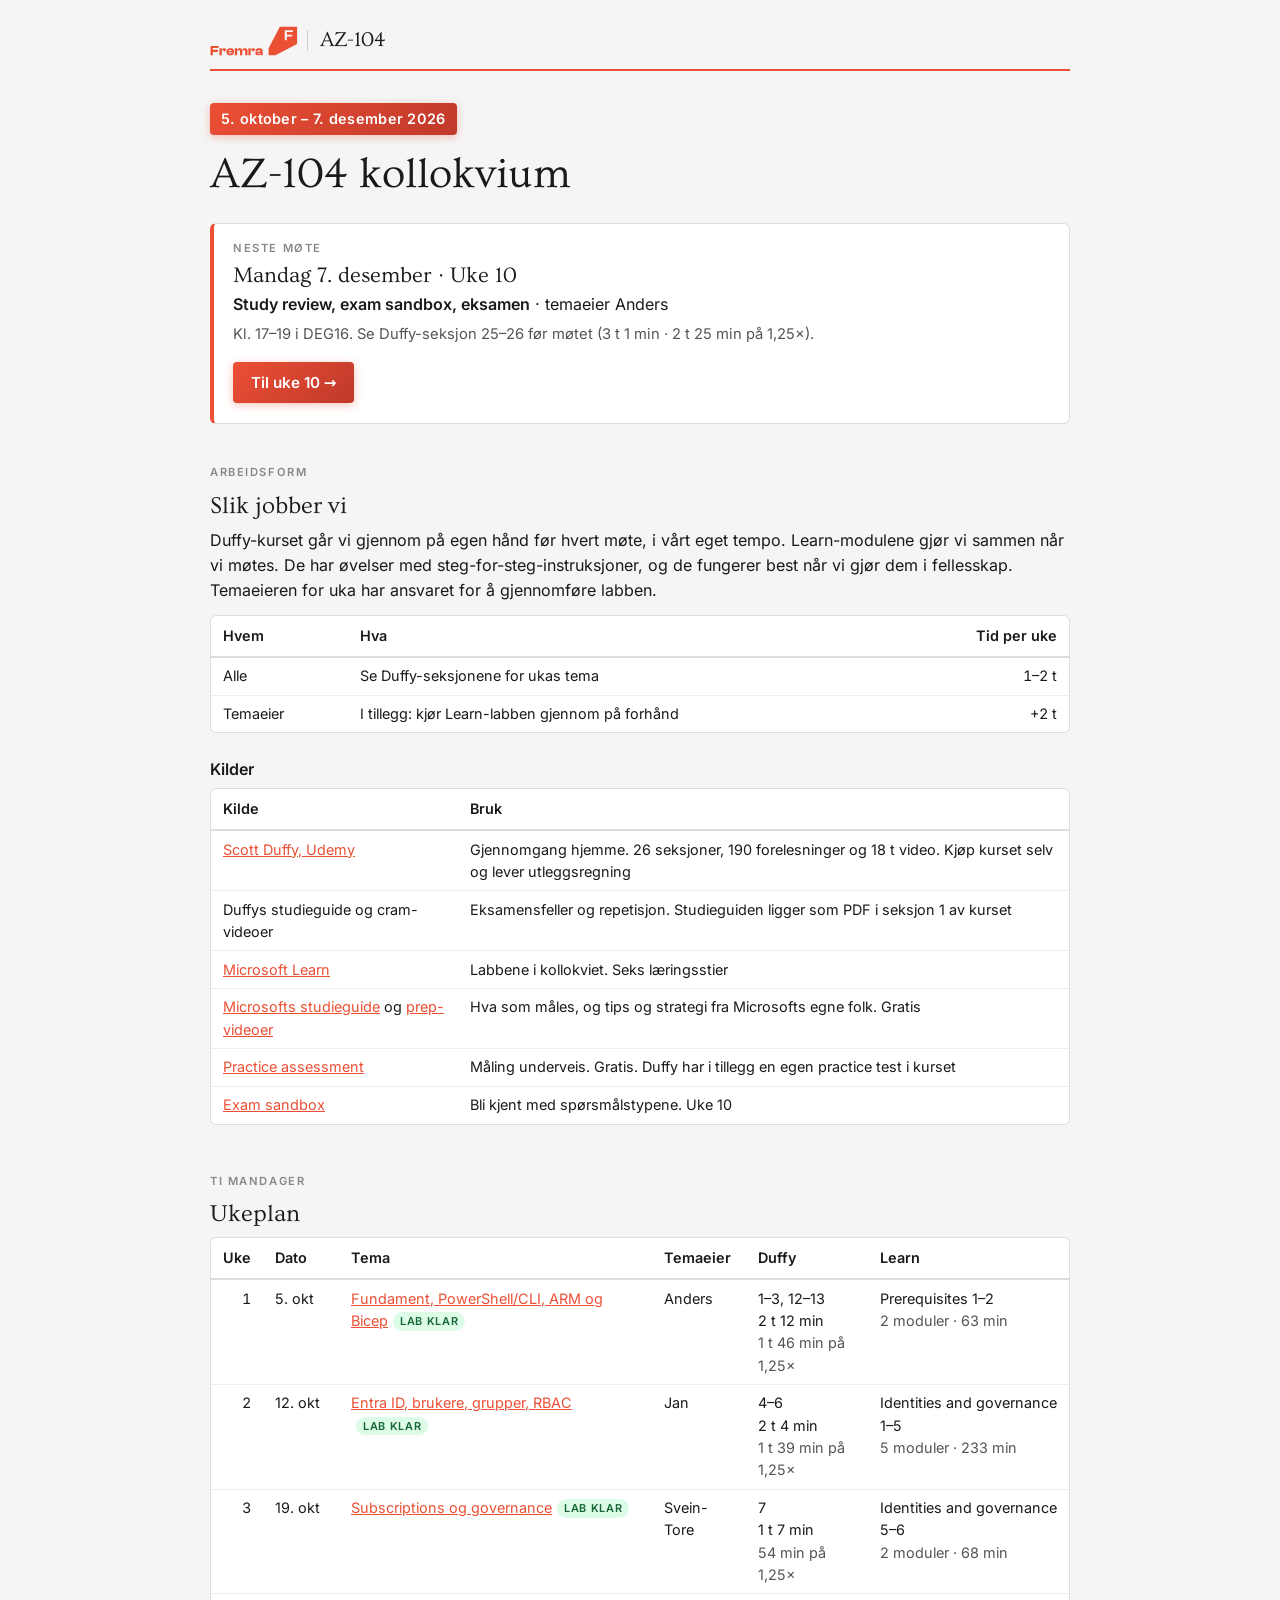
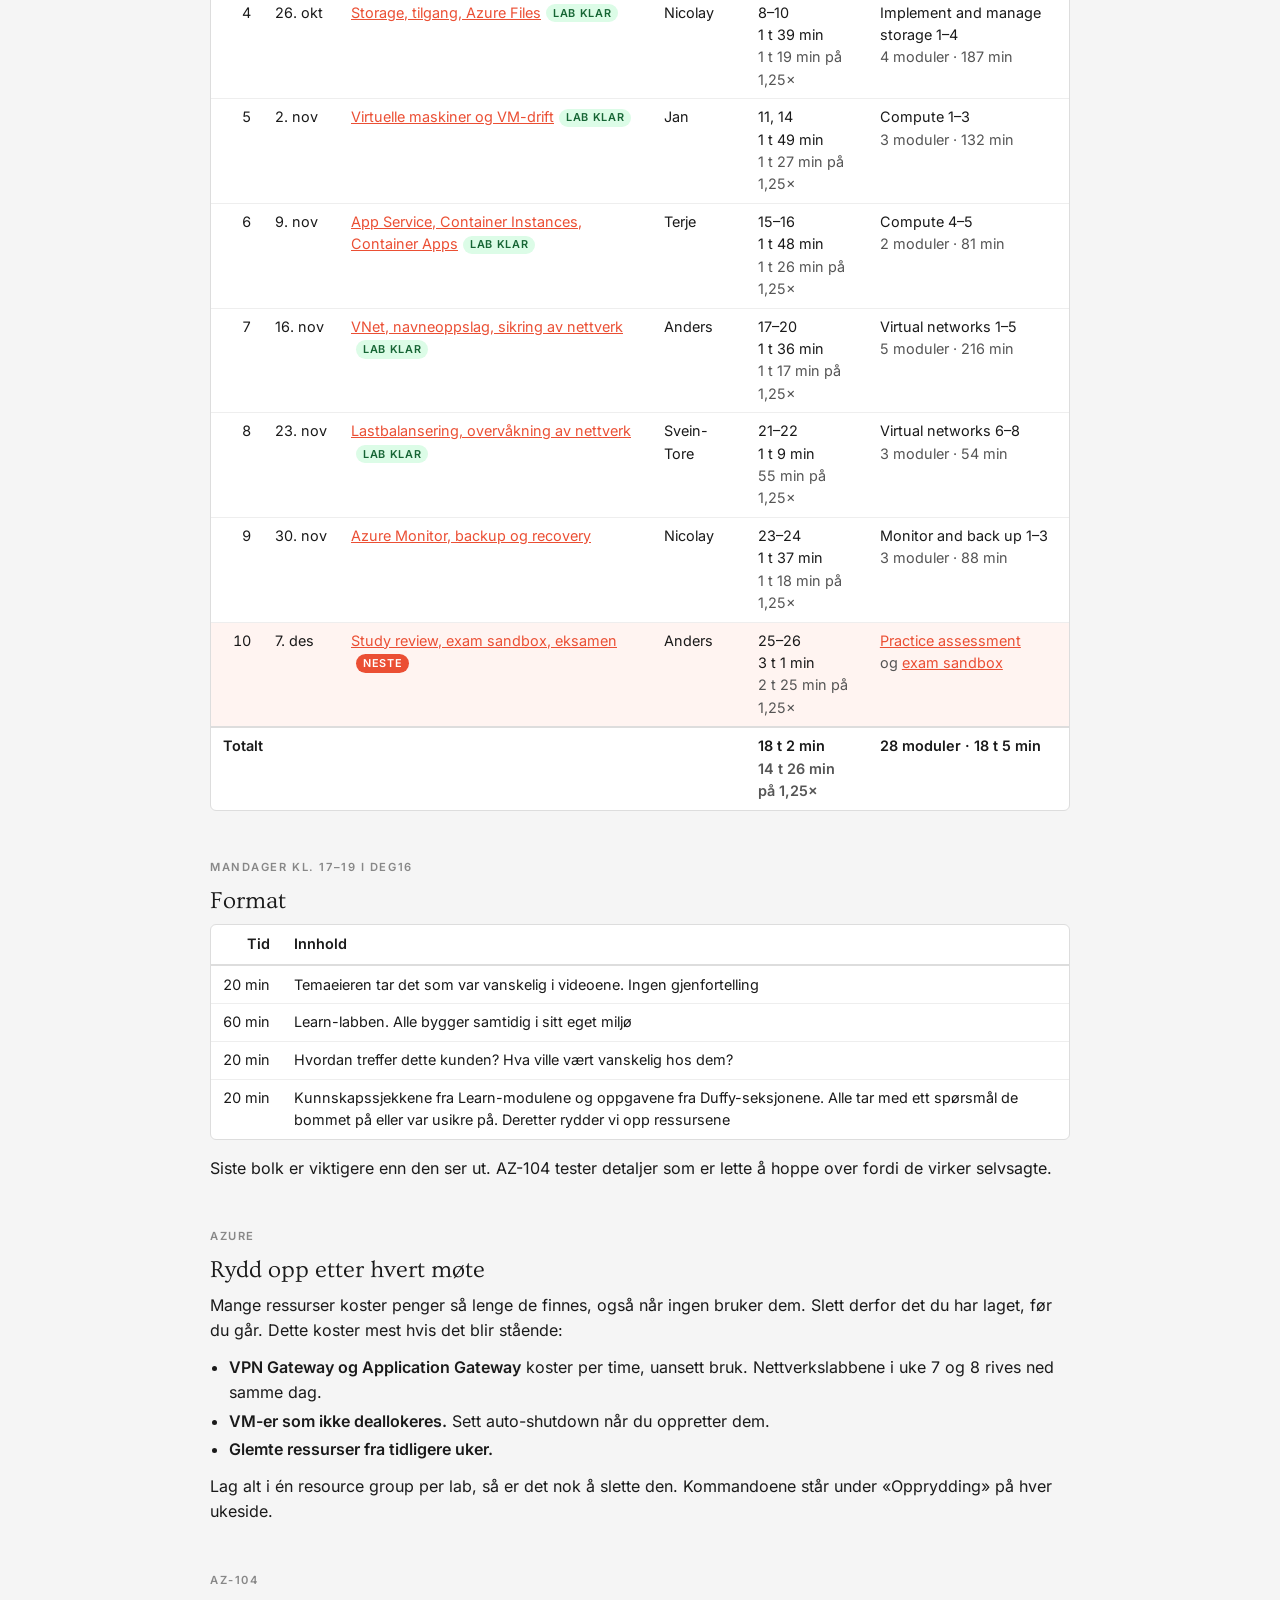
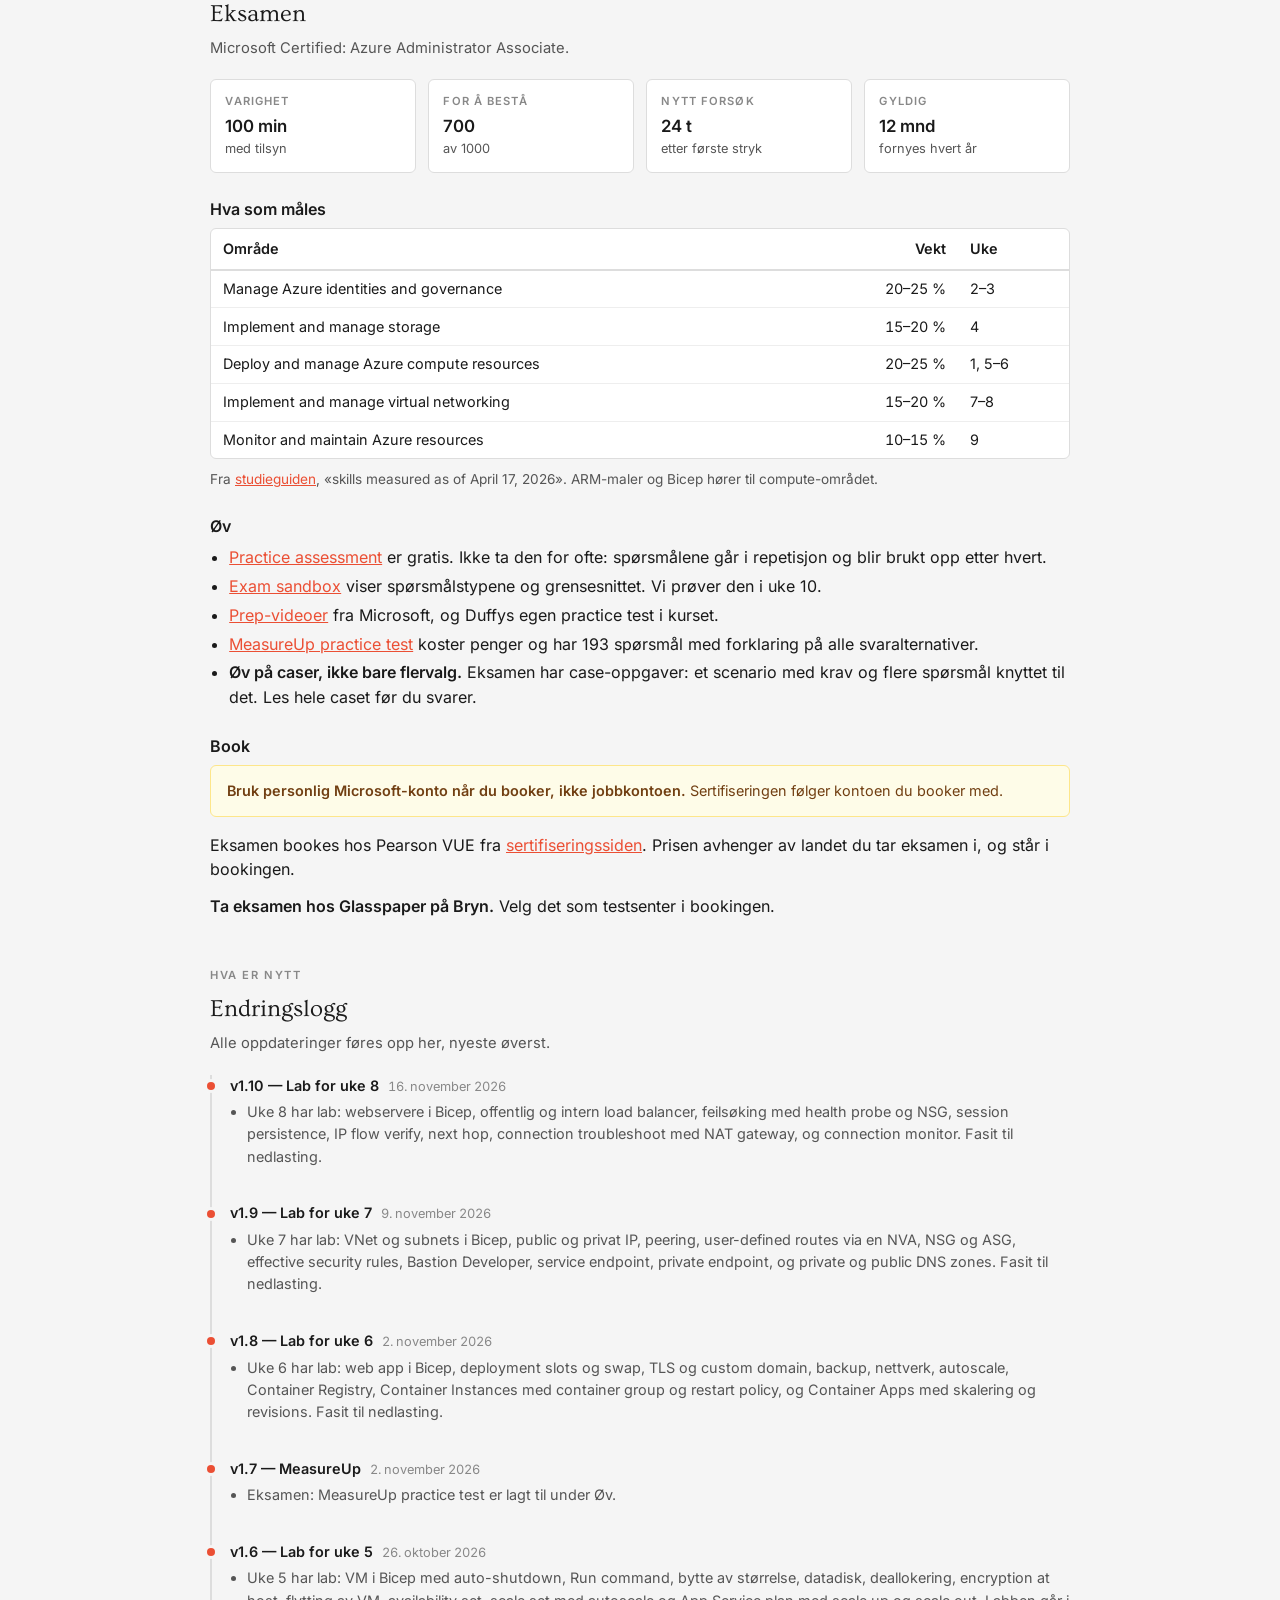
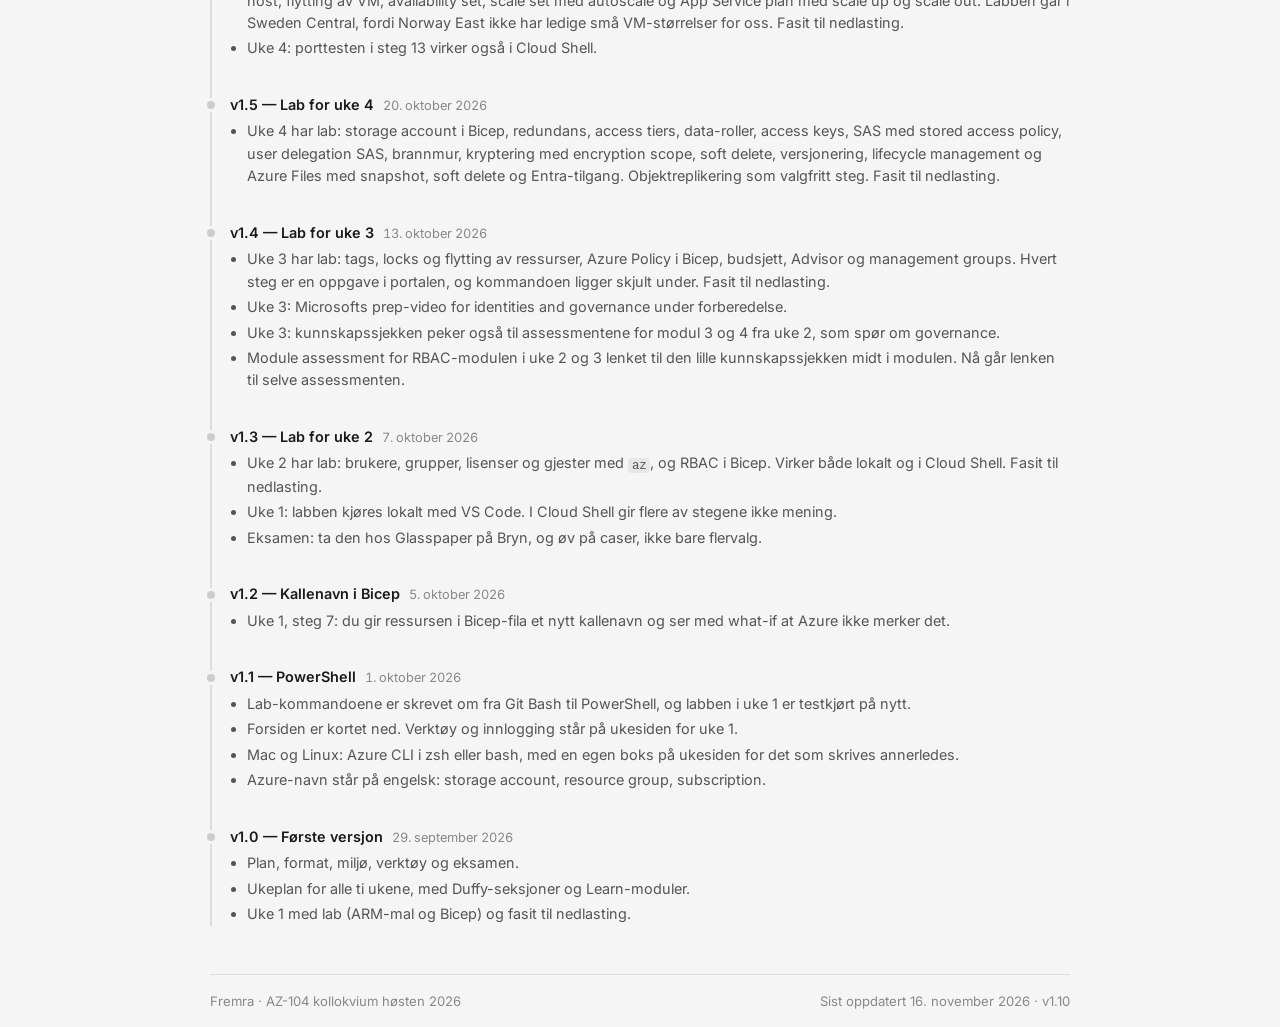
==== commit 7a30429c: "v1.10: lab for uke 8" ====
--- a/index.html
+++ b/index.html
@@ -158,7 +158,7 @@
         <tr data-dato="2026-11-23" data-uke="8">
           <td class="c-uke tall">8</td>
           <td class="c-dato nowrap">23. nov</td>
-          <td class="c-tema"><a href="uke-08/">Lastbalansering, overvåkning av nettverk</a><span class="pill neste-pill">Neste</span></td>
+          <td class="c-tema"><a href="uke-08/">Lastbalansering, overvåkning av nettverk</a><span class="pill klar">Lab klar</span><span class="pill neste-pill">Neste</span></td>
           <td class="c-eier">Svein-Tore</td>
           <td class="c-duffy m-skjul"><span class="sek">21–22</span><br><span class="tid">1 t 9 min</span><br><span class="muted"><span class="tid125">55 min</span> på 1,25×</span></td>
           <td class="c-learn m-skjul">Virtual networks 6–8<br><span class="muted">3 moduler · 54 min</span></td>
@@ -298,6 +298,16 @@
 
     <div class="log-entry">
       <div class="log-head">
+        <span class="ver">v1.10 — Lab for uke 8</span>
+        <span class="date">16. november 2026</span>
+      </div>
+      <ul>
+        <li>Uke 8 har lab: webservere i Bicep, offentlig og intern load balancer, feilsøking med health probe og NSG, session persistence, IP flow verify, next hop, connection troubleshoot med NAT gateway, og connection monitor. Fasit til nedlasting.</li>
+      </ul>
+    </div>
+
+    <div class="log-entry">
+      <div class="log-head">
         <span class="ver">v1.9 — Lab for uke 7</span>
         <span class="date">9. november 2026</span>
       </div>
@@ -412,7 +422,7 @@
 
 <footer>
   <span>Fremra · AZ-104 kollokvium høsten 2026</span>
-  <span>Sist oppdatert 9. november 2026 · v1.9</span>
+  <span>Sist oppdatert 16. november 2026 · v1.10</span>
 </footer>
 
 </div>
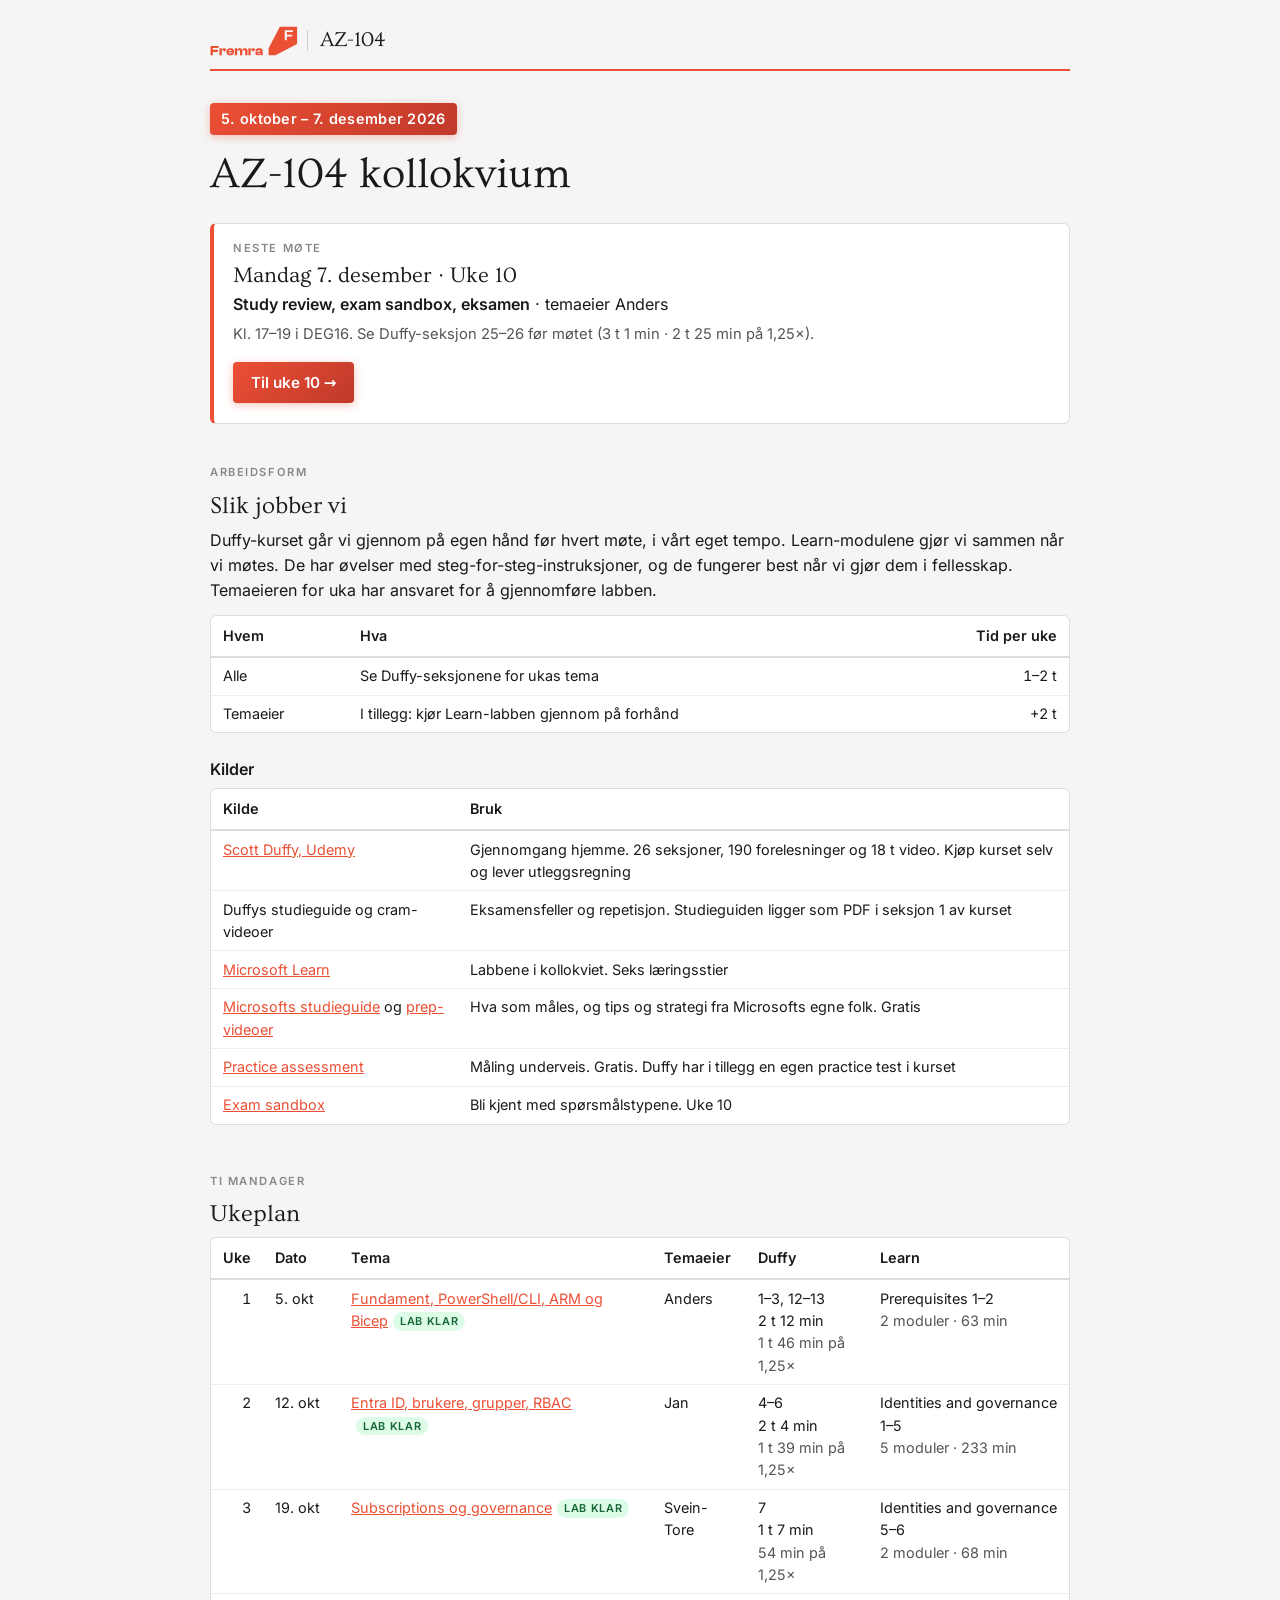
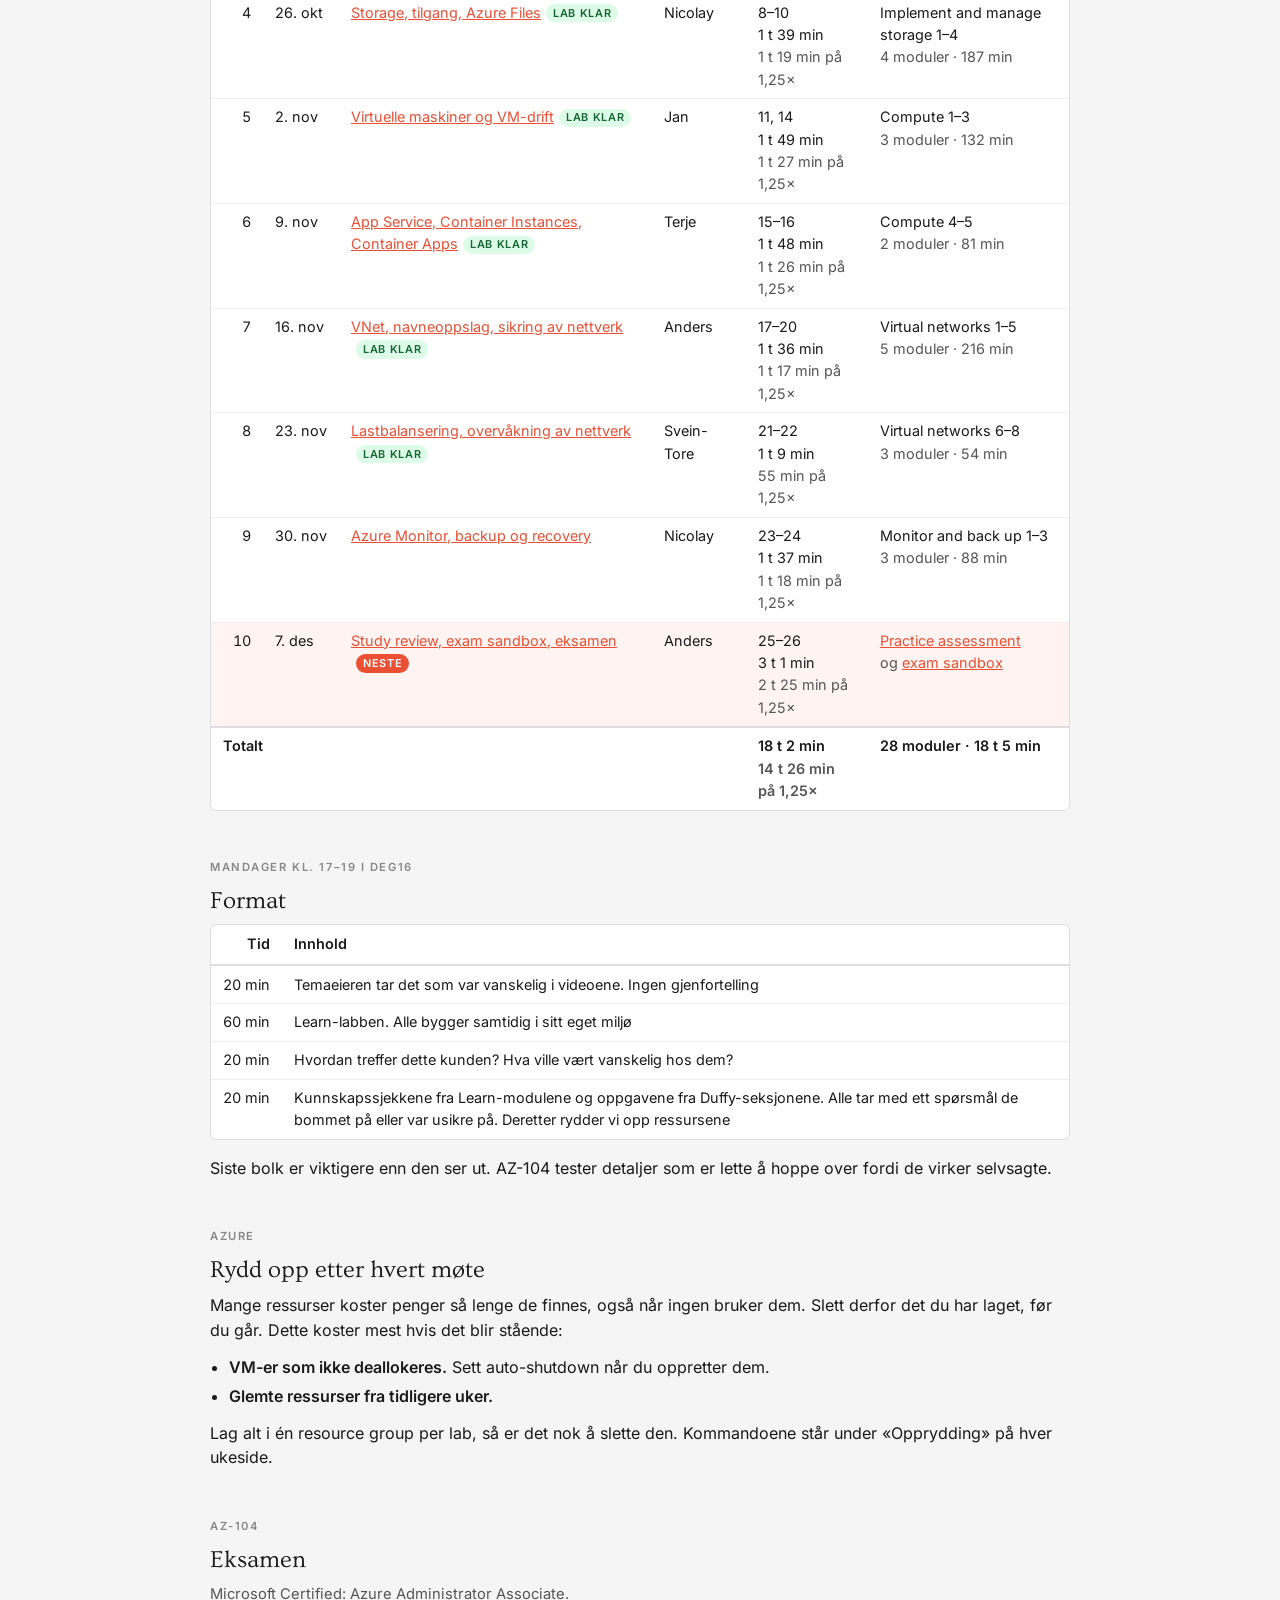
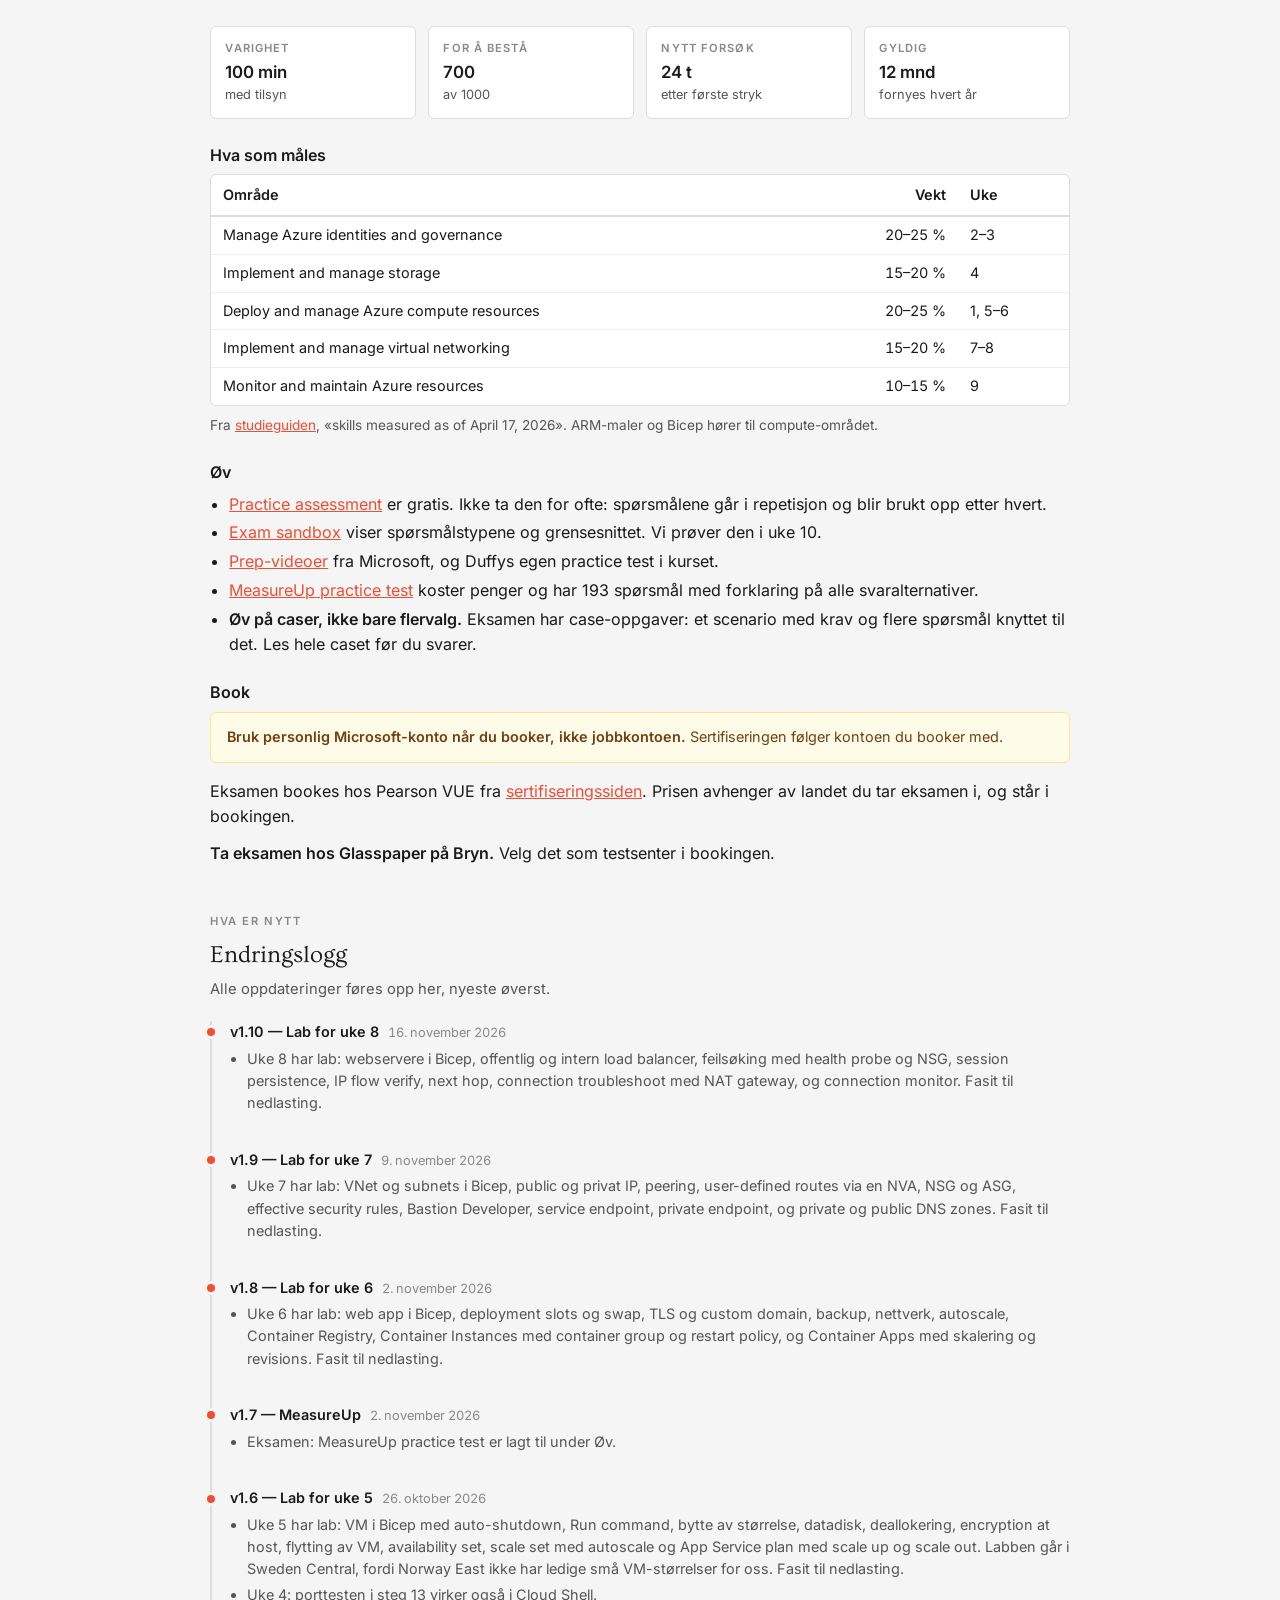
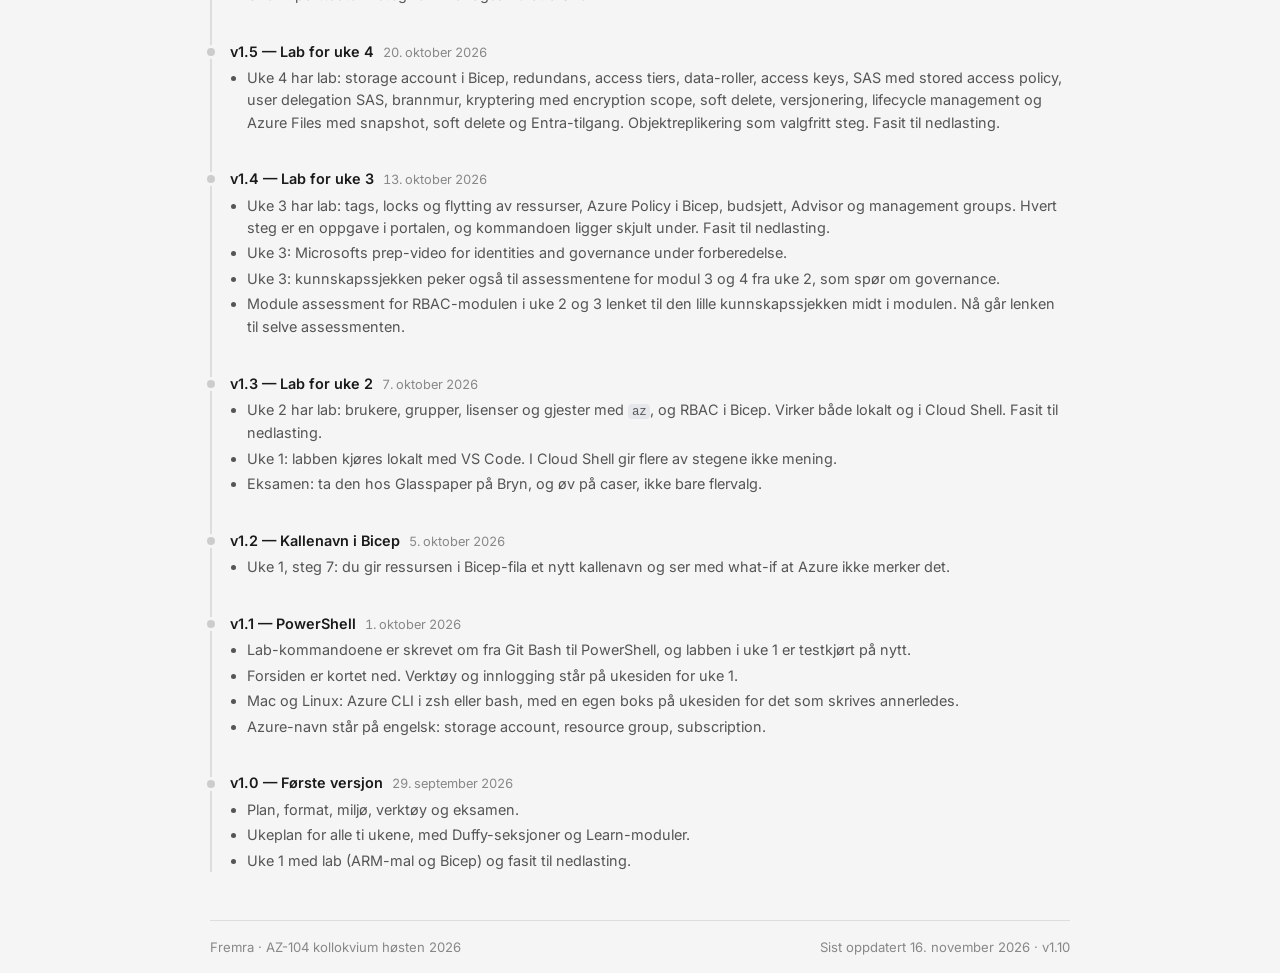
==== commit b7512a27: "Forsiden: fjernet punktet om VPN Gateway og Application Gateway" ====
--- a/index.html
+++ b/index.html
@@ -221,7 +221,6 @@
     laget, før du går. Dette koster mest hvis det blir stående:
   </p>
   <ul>
-    <li><b>VPN Gateway og Application Gateway</b> koster per time, uansett bruk. Nettverkslabbene i uke 7 og 8 rives ned samme dag.</li>
     <li><b>VM-er som ikke deallokeres.</b> Sett auto-shutdown når du oppretter dem.</li>
     <li><b>Glemte ressurser fra tidligere uker.</b></li>
   </ul>
